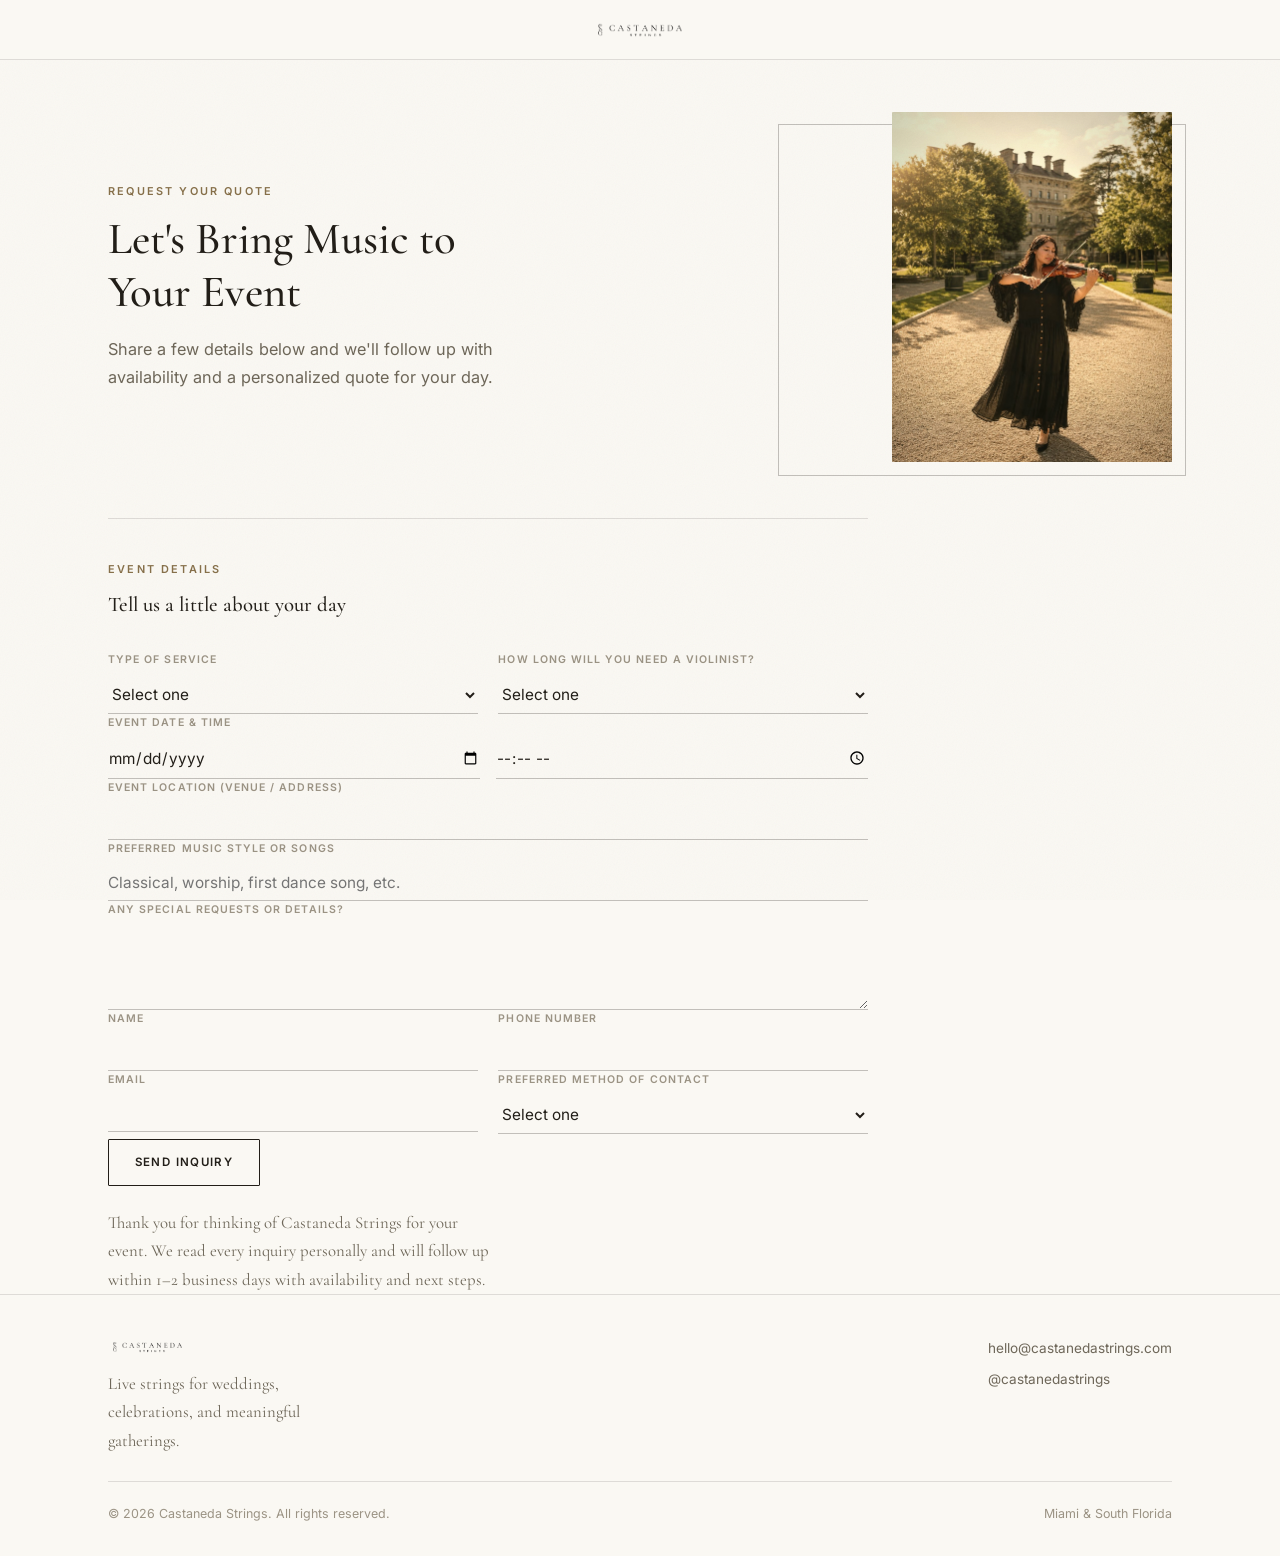
==== inquiry/index.html @ f3b3a269 "Add files via upload" ====
<!DOCTYPE html>
<html lang="en">
<head>
<meta charset="UTF-8" />
<meta name="viewport" content="width=device-width, initial-scale=1.0" />
<title>Request a Quote | Castaneda Strings</title>
<meta name="description" content="Request a personalized quote for live violin music at your wedding, ceremony, proposal, or event." />
<link rel="icon" type="image/png" href="../assets/logo-badge-trimmed.png" />

<link rel="preconnect" href="https://fonts.googleapis.com">
<link rel="preconnect" href="https://fonts.gstatic.com" crossorigin>
<link href="https://fonts.googleapis.com/css2?family=Cormorant+Garamond:wght@400;500;600&family=Inter:wght@300;400;500;600&display=swap" rel="stylesheet">

<link rel="stylesheet" href="../styles.css" />
</head>
<body>

<div class="grain"></div>

<header class="site-header quote-header">
  <a href="../index.html" aria-label="Castaneda Strings home">
    <img class="brand-logo" src="../assets/logo-stacked-trimmed.png" alt="Castaneda Strings" />
  </a>
</header>

<main class="quote-main">
  <div class="wrap">

    <div class="quote-intro">
      <div class="reveal">
        <span class="eyebrow">Request Your Quote</span>
        <h1>Let's Bring Music to Your Event</h1>
        <p class="quote-sub">Share a few details below and we'll follow up with availability and a personalized quote for your day.</p>
      </div>
      <div class="quote-photo reveal">
        <figure>
          <img src="../assets/hero-black-dress.jpg" alt="Rebecca Castaneda performing violin on a garden pathway" />
        </figure>
      </div>
    </div>

    <div class="quote-form-panel reveal">
      <span class="eyebrow">Event Details</span>
      <h2>Tell us a little about your day</h2>

      <form class="quote-form" novalidate>
        <div class="form-row">
          <div class="field">
            <label for="serviceType">Type of service</label>
            <select id="serviceType" name="serviceType" required>
              <option value="">Select one</option>
              <option>Ceremony</option>
              <option>Ceremony + Cocktail Hour</option>
              <option>Proposal</option>
              <option>Signature Cinematic Experience</option>
              <option>Other</option>
            </select>
          </div>
          <div class="field">
            <label for="duration">How long will you need a violinist?</label>
            <select id="duration" name="duration" required>
              <option value="">Select one</option>
              <option>1 Hour</option>
              <option>2 Hours</option>
              <option>3 Hours</option>
              <option>4+ Hours</option>
              <option>Not sure yet</option>
            </select>
          </div>
        </div>

        <div class="field">
          <label for="eventDate">Event date &amp; time</label>
          <div class="datetime-row">
            <input type="date" id="eventDate" name="eventDate" required aria-label="Event date" />
            <input type="time" id="eventTime" name="eventTime" required aria-label="Event time" />
          </div>
        </div>

        <div class="field">
          <label for="venue">Event location (venue / address)</label>
          <input type="text" id="venue" name="venue" required />
        </div>

        <div class="field">
          <label for="musicStyle">Preferred music style or songs</label>
          <input type="text" id="musicStyle" name="musicStyle" placeholder="Classical, worship, first dance song, etc." />
        </div>

        <div class="field">
          <label for="message">Any special requests or details?</label>
          <textarea id="message" name="message"></textarea>
        </div>

        <div class="form-row">
          <div class="field">
            <label for="name">Name</label>
            <input type="text" id="name" name="name" required />
          </div>
          <div class="field">
            <label for="phone">Phone number</label>
            <input type="tel" id="phone" name="phone" required />
          </div>
        </div>

        <div class="form-row">
          <div class="field">
            <label for="email">Email</label>
            <input type="email" id="email" name="email" required />
          </div>
          <div class="field">
            <label for="contactMethod">Preferred method of contact</label>
            <select id="contactMethod" name="contactMethod" required>
              <option value="">Select one</option>
              <option>Phone Call</option>
              <option>Text Message</option>
              <option>Email</option>
            </select>
          </div>
        </div>

        <div class="form-foot">
          <button type="submit" class="btn">Send Inquiry</button>
        </div>

        <p class="quote-closing">Thank you for thinking of Castaneda Strings for your event. We read every inquiry personally and will follow up within 1–2 business days with availability and next steps.</p>
      </form>
    </div>

  </div>
</main>

<footer class="site-footer">
  <div class="wrap">
    <div class="footer-grid">
      <div>
        <img class="footer-mark" src="../assets/logo-stacked-trimmed.png" alt="Castaneda Strings" />
        <p class="footer-tagline">Live strings for weddings, celebrations, and meaningful gatherings.</p>
      </div>
      <div class="footer-contact">
        <a href="mailto:hello@castanedastrings.com">hello@castanedastrings.com</a>
        <a href="https://instagram.com/castanedastrings" target="_blank" rel="noopener">@castanedastrings</a>
      </div>
    </div>
    <div class="footer-bottom">
      <span>&copy; <span data-year>2026</span> Castaneda Strings. All rights reserved.</span>
      <span>Miami &amp; South Florida</span>
    </div>
  </div>
</footer>

<div class="toast" role="status" aria-live="polite"></div>

<script src="../script.js"></script>
</body>
</html>
---- styles.css ----
/* ============================================
   TOKENS
   ============================================ */
:root {
  --bg: #FAF8F3;
  --ink: #221E18;
  --ink-soft: #6E6759;
  --ink-faint: #9B9384;
  --line: rgba(34, 30, 24, 0.13);
  --line-strong: rgba(34, 30, 24, 0.26);
  --accent: #A4895C;
  --accent-deep: #87704A;
  --overlay: #2B2014;

  --serif: 'Cormorant Garamond', Georgia, serif;
  --sans: 'Inter', -apple-system, BlinkMacSystemFont, sans-serif;

  --max: 1160px;
  --col: 640px;
  --pad: clamp(1.25rem, 5vw, 3rem);
  --spine: 44px;
  --section-pad: clamp(3.5rem, 9vw, 6rem);

  --ease: cubic-bezier(0.22, 1, 0.36, 1);
}

* { box-sizing: border-box; }
html { scroll-behavior: smooth; }
@media (prefers-reduced-motion: reduce) {
  html { scroll-behavior: auto; }
  *, *::before, *::after { animation-duration: 0.001ms !important; transition-duration: 0.001ms !important; scroll-behavior: auto !important; }
}

body {
  margin: 0;
  background: var(--bg);
  color: var(--ink);
  font-family: var(--sans);
  font-weight: 400;
  font-size: 16px;
  line-height: 1.7;
  -webkit-font-smoothing: antialiased;
  position: relative;
}

img { max-width: 100%; display: block; }
a { color: inherit; text-decoration: none; }
button { font: inherit; cursor: pointer; background: none; border: none; }
ul { margin: 0; padding: 0; }

::selection { background: var(--accent); color: var(--bg); }
:focus-visible { outline: 1px solid var(--accent); outline-offset: 3px; }

.wrap { max-width: var(--max); margin: 0 auto; padding: 0 var(--pad); }

/* Film grain — the one texture that ties every flat panel together */
.grain {
  position: fixed; inset: 0;
  z-index: 4;
  pointer-events: none;
  opacity: 0.045;
  mix-blend-mode: multiply;
  background-image: url("data:image/svg+xml;utf8,<svg xmlns='http://www.w3.org/2000/svg' width='160' height='160'><filter id='n'><feTurbulence type='fractalNoise' baseFrequency='0.9' numOctaves='2' stitchTiles='stitch'/></filter><rect width='100%25' height='100%25' filter='url(%23n)'/></svg>");
}

.eyebrow {
  display: block;
  font-family: var(--sans);
  font-size: 0.68rem;
  letter-spacing: 0.2em;
  text-transform: uppercase;
  color: var(--accent-deep);
  font-weight: 600;
  margin-bottom: 0.75rem;
}

.eyebrow-light { color: rgba(250,248,243,0.78); }

h1, h2, h3 { font-family: var(--serif); font-weight: 500; color: var(--ink); margin: 0; }
p { margin: 0; }

/* ============================================
   BUTTONS
   ============================================ */
.btn {
  display: inline-flex;
  align-items: center;
  gap: 0.55rem;
  padding: 0.8rem 1.6rem;
  border: 1px solid var(--ink);
  border-radius: 1px;
  font-family: var(--sans);
  font-size: 0.72rem;
  letter-spacing: 0.12em;
  text-transform: uppercase;
  font-weight: 600;
  color: var(--ink);
  transition: background 0.3s var(--ease), color 0.3s var(--ease);
}
.btn:hover { background: var(--ink); color: var(--bg); }
.btn-light { border-color: rgba(250,248,243,0.75); color: var(--bg); }
.btn-light:hover { background: var(--bg); color: var(--ink); }

/* ============================================
   HEADER
   ============================================ */
.site-header {
  position: fixed;
  top: 0; left: 0; right: 0;
  z-index: 100;
  padding: 1.2rem var(--pad);
  display: flex;
  align-items: center;
  justify-content: space-between;
  background: transparent;
  transition: background 0.4s var(--ease), padding 0.4s var(--ease), border-color 0.4s var(--ease);
  border-bottom: 1px solid transparent;
}
.site-header.is-scrolled {
  background: rgba(250, 248, 243, 0.92);
  backdrop-filter: blur(8px);
  border-bottom-color: var(--line);
  padding: 0.8rem var(--pad);
}
.brand-logo {
  height: 26px; width: auto;
  filter: brightness(0) invert(1);
  transition: filter 0.4s var(--ease), height 0.4s var(--ease);
}
.site-header.is-scrolled .brand-logo { filter: none; height: 22px; }

.main-nav { display: none; align-items: center; gap: 2.2rem; }
.main-nav ul { list-style: none; display: flex; gap: 1.9rem; }
.main-nav a {
  font-size: 0.72rem; letter-spacing: 0.1em; text-transform: uppercase;
  color: rgba(250,248,243,0.85);
  position: relative; padding-bottom: 4px;
  transition: color 0.3s var(--ease);
}
.site-header.is-scrolled .main-nav a { color: var(--ink-soft); }
.main-nav a:hover { color: var(--accent); }
.main-nav a::after {
  content: ''; position: absolute; left: 0; bottom: 0; height: 1px; width: 0;
  background: var(--accent); transition: width 0.3s var(--ease);
}
.main-nav a:hover::after { width: 100%; }

.nav-toggle { display: block; width: 30px; height: 20px; position: relative; z-index: 101; }
.nav-toggle span {
  position: absolute; left: 0; right: 0; height: 1px; background: var(--bg);
  transition: transform 0.3s var(--ease), opacity 0.3s var(--ease), background 0.3s var(--ease);
}
.site-header.is-scrolled .nav-toggle span { background: var(--ink); }
.nav-toggle span:nth-child(1) { top: 0; }
.nav-toggle span:nth-child(2) { top: 9px; }
.nav-toggle span:nth-child(3) { top: 18px; }
.nav-toggle.is-open span:nth-child(1) { transform: translateY(9px) rotate(45deg); background: var(--ink); }
.nav-toggle.is-open span:nth-child(2) { opacity: 0; }
.nav-toggle.is-open span:nth-child(3) { transform: translateY(-9px) rotate(-45deg); background: var(--ink); }

.mobile-menu {
  position: fixed; inset: 0; background: var(--bg); z-index: 90;
  display: flex; flex-direction: column; align-items: center; justify-content: center; gap: 1.7rem;
  opacity: 0; pointer-events: none; transition: opacity 0.35s var(--ease);
}
.mobile-menu.is-open { opacity: 1; pointer-events: all; }
.mobile-menu a { font-family: var(--serif); font-size: 1.5rem; color: var(--ink); }
.mobile-menu .btn { margin-top: 0.8rem; border-color: var(--ink); color: var(--ink); }

@media (min-width: 1000px) {
  .main-nav { display: flex; }
  .nav-toggle { display: none; }
}

/* ============================================
   HERO — full bleed, one cinematic statement
   ============================================ */
.hero {
  position: relative;
  min-height: 100vh;
  display: flex;
  align-items: flex-end;
  overflow: hidden;
}
.hero-img { position: absolute; inset: 0; width: 100%; height: 100%; object-fit: cover; object-position: center 22%; }
.hero::after {
  content: '';
  position: absolute; inset: 0;
  background: linear-gradient(to top, rgba(34,24,16,0.92) 0%, rgba(34,24,16,0.38) 46%, rgba(34,24,16,0.05) 64%, rgba(34,24,16,0.3) 100%);
}
.hero-content {
  position: relative; z-index: 2; width: 100%;
  padding: 0 var(--pad) clamp(3rem, 9vw, 5.5rem);
  max-width: var(--max); margin: 0 auto;
  color: var(--bg);
}
.hero-copy { opacity: 0; transform: translateY(16px); transition: opacity 0.9s var(--ease), transform 0.9s var(--ease); }
.hero-copy.is-ready { opacity: 1; transform: translateY(0); }
.hero h1 { font-size: clamp(2.1rem, 5.4vw, 3.6rem); line-height: 1.16; max-width: 17ch; font-weight: 500; color: var(--bg); }
.hero-sub { margin-top: 1.2rem; color: rgba(250,248,243,0.82); font-size: 1.05rem; max-width: 38ch; font-weight: 300; }
.hero-cta { margin-top: 2rem; }

.scroll-cue {
  position: absolute; right: var(--pad); bottom: 2rem; z-index: 2;
  display: flex; align-items: center; gap: 0.7rem;
  font-size: 0.64rem; letter-spacing: 0.2em; text-transform: uppercase;
  color: rgba(250,248,243,0.7); writing-mode: vertical-rl;
}
.scroll-cue::after { content: ''; width: 1px; height: 34px; background: var(--accent); }
@media (max-width: 720px) { .scroll-cue { display: none; } }

/* ============================================
   THE SCORE — connective spine through every movement
   ============================================ */
.score {
  position: relative;
  max-width: var(--max);
  margin: 0 auto;
  padding: 0 var(--pad);
  display: grid;
  grid-template-columns: 1fr;
  row-gap: 0;
}
.spine { display: none; }

.movement-mark {
  display: flex;
  align-items: baseline;
  gap: 0.8rem;
  padding-top: var(--section-pad);
}
.movement-mark .num {
  font-family: var(--serif);
  font-size: 1rem;
  color: var(--accent);
  font-weight: 500;
}
.movement-mark .label { font-size: 0.68rem; letter-spacing: 0.2em; text-transform: uppercase; color: var(--ink-faint); font-weight: 600; }

.movement-content { padding-bottom: var(--section-pad); }

@media (min-width: 900px) {
  .score { grid-template-columns: var(--spine) 1fr; column-gap: 1.6rem; }
  .spine {
    display: block;
    grid-column: 1;
    grid-row: 1 / -1;
    position: relative;
  }
  .spine::before {
    content: '';
    position: absolute;
    top: 8px; bottom: 8px; left: 50%;
    width: 1px;
    background: var(--line-strong);
    transform: translateX(-50%);
  }
  .movement-mark { grid-column: 2; flex-direction: column; align-items: flex-start; gap: 0.3rem; }
  .movement-content { grid-column: 2; padding-top: 0; }
}

/* ============================================
   REVEAL
   ============================================ */
.reveal { opacity: 0; transform: translateY(14px); transition: opacity 0.7s var(--ease), transform 0.7s var(--ease); }
.reveal.is-visible { opacity: 1; transform: translateY(0); }
@media (prefers-reduced-motion: reduce) { .reveal { opacity: 1; transform: none; transition: none; } }

/* ============================================
   MOVEMENT I — EXPERIENCE
   ============================================ */
.experience-statement {
  font-family: var(--serif);
  font-size: clamp(1.5rem, 3.4vw, 2.3rem);
  line-height: 1.42;
  color: var(--ink);
  font-weight: 400;
  max-width: 30ch;
}
.experience-statement .accent-word { color: var(--accent-deep); }

/* ============================================
   MOVEMENT II — OCCASIONS
   ============================================ */
.movement-content .section-title {
  font-size: clamp(1.6rem, 3vw, 2.1rem);
  margin-bottom: 2.2rem;
  max-width: 22ch;
}
.event-list {
  border-top: 1px solid var(--line);
  display: grid;
  grid-template-columns: 1fr;
}
.event-list li {
  list-style: none;
  padding: 0.95rem 0;
  border-bottom: 1px solid var(--line);
  font-family: var(--serif);
  font-size: 1.18rem;
  color: var(--ink);
  display: flex;
  align-items: baseline;
  gap: 0.8rem;
}
.event-list li::before { content: ''; width: 10px; height: 1px; background: var(--accent); flex-shrink: 0; transform: translateY(-0.3em); }
@media (min-width: 640px) { .event-list { grid-template-columns: 1fr 1fr; column-gap: 3rem; } }

/* ============================================
   MOVEMENT III — SIGNATURE MOMENTS
   ============================================ */
.moments-list { display: flex; flex-direction: column; border-top: 1px solid var(--line); }
.moment-row { display: flex; justify-content: space-between; gap: 2rem; padding: 1.3rem 0; border-bottom: 1px solid var(--line); }
.moment-row h3 { font-size: 1rem; font-weight: 600; font-family: var(--sans); letter-spacing: 0.01em; flex: 1; }
.moment-row p { font-family: var(--serif); font-size: 1.12rem; color: var(--ink-soft); flex: 1.4; max-width: 38ch; }
@media (max-width: 640px) { .moment-row { flex-direction: column; gap: 0.4rem; } }

/* ============================================
   INTERLUDE — full-bleed photographic break
   ============================================ */
.interlude {
  position: relative;
  height: clamp(50vh, 70vh, 760px);
  overflow: hidden;
}
.interlude img { width: 100%; height: 100%; object-fit: cover; object-position: center 18%; }
.interlude::after {
  content: '';
  position: absolute; inset: 0;
  background: linear-gradient(to bottom, rgba(34,24,16,0.18), rgba(34,24,16,0.05) 30%, rgba(34,24,16,0.45));
}
.interlude-caption {
  position: absolute; left: var(--pad); bottom: 1.8rem; z-index: 2;
  color: var(--bg);
  font-family: var(--serif);
  font-size: clamp(1.1rem, 2.2vw, 1.5rem);
  max-width: 26ch;
}

/* ============================================
   MOVEMENT IV — CODA / INQUIRE
   ============================================ */
.inquiry-grid { display: grid; grid-template-columns: 1fr; gap: 2.2rem; }
.inquiry-info p { color: var(--ink-soft); font-size: 0.98rem; margin-top: 0.9rem; max-width: 44ch; }

form.inquiry-form { display: flex; flex-direction: column; gap: 1.3rem; }
.form-row { display: grid; grid-template-columns: 1fr; gap: 1.3rem; }
.field { display: flex; flex-direction: column; gap: 0.45rem; }
.field label { font-size: 0.66rem; letter-spacing: 0.1em; text-transform: uppercase; color: var(--ink-faint); font-weight: 600; }
.field input, .field select, .field textarea {
  background: transparent; border: none; border-bottom: 1px solid var(--line-strong);
  color: var(--ink); font-family: var(--sans); font-size: 0.96rem; padding: 0.5rem 0;
  transition: border-color 0.3s var(--ease);
}
.field select option { background: var(--bg); color: var(--ink); }
.field input:focus, .field select:focus, .field textarea:focus { border-color: var(--accent); }
.field textarea { resize: vertical; min-height: 84px; font-family: var(--sans); }
.form-foot { display: flex; align-items: center; gap: 1.1rem; flex-wrap: wrap; margin-top: 0.3rem; }
.form-note { font-size: 0.8rem; color: var(--ink-faint); }

@media (min-width: 700px) {
  .inquiry-grid { grid-template-columns: 0.8fr 1.2fr; gap: 3.5rem; }
  .form-row { grid-template-columns: 1fr 1fr; }
}

/* ============================================
   FOOTER
   ============================================ */
.site-footer { border-top: 1px solid var(--line); padding: 2.6rem 0 2rem; background: var(--bg); position: relative; z-index: 2; }
.footer-grid { display: flex; flex-direction: column; gap: 1.6rem; }
.footer-mark { height: 20px; }
.footer-tagline { font-family: var(--serif); font-size: 1.05rem; color: var(--ink-soft); max-width: 32ch; margin-top: 0.8rem; }
.footer-contact { display: flex; flex-direction: column; gap: 0.5rem; font-size: 0.85rem; color: var(--ink-soft); }
.footer-contact a:hover { color: var(--accent-deep); }
.footer-bottom {
  margin-top: 1.6rem; padding-top: 1.3rem; border-top: 1px solid var(--line);
  font-size: 0.78rem; color: var(--ink-faint); display: flex; justify-content: space-between; flex-wrap: wrap; gap: 0.8rem;
}
@media (min-width: 700px) { .footer-grid { flex-direction: row; justify-content: space-between; align-items: flex-start; } }

/* ============================================
   TOAST
   ============================================ */
.toast {
  position: fixed; bottom: 1.5rem; left: 50%; transform: translate(-50%, 10px);
  background: var(--ink); color: var(--bg); padding: 0.8rem 1.5rem; border-radius: 2px;
  font-size: 0.82rem; opacity: 0; pointer-events: none;
  transition: opacity 0.3s var(--ease), transform 0.3s var(--ease); z-index: 200;
}
.toast.is-visible { opacity: 1; transform: translate(-50%, 0); }

/* ============================================
   QUOTE LANDING PAGE — focused, no nav, no exit
   ============================================ */
.quote-header {
  justify-content: center;
  background: var(--bg);
  border-bottom: 1px solid var(--line);
  padding: 1.1rem var(--pad);
}
.quote-header .brand-logo { filter: none; height: 24px; }

.quote-main { padding-top: clamp(5.5rem, 12vw, 7rem); }

.quote-intro {
  display: grid;
  grid-template-columns: 1fr;
  gap: 2rem;
  align-items: center;
  padding-bottom: clamp(2.5rem, 6vw, 3.5rem);
}
.quote-intro h1 {
  font-size: clamp(2rem, 4.6vw, 2.8rem);
  line-height: 1.2;
  max-width: 18ch;
}
.quote-intro .quote-sub {
  margin-top: 1rem;
  color: var(--ink-soft);
  font-size: 1.02rem;
  max-width: 42ch;
}
.quote-photo { order: -1; }
.quote-photo figure { margin: 0; max-width: 280px; }
.quote-photo img { width: 100%; border-radius: 1px; }
.quote-photo figure::after {
  content: '';
  position: absolute;
  top: 12px; left: 12px;
  width: 100%; height: 100%;
  border: 1px solid var(--line-strong);
  z-index: -1;
}
.quote-photo { position: relative; }

@media (min-width: 800px) {
  .quote-intro { grid-template-columns: 1.2fr 0.8fr; gap: 3rem; }
  .quote-photo { order: 0; display: flex; justify-content: flex-end; }
}

.quote-form-panel {
  max-width: 760px;
  padding-top: clamp(2rem, 5vw, 2.6rem);
  border-top: 1px solid var(--line);
}
.quote-form-panel .eyebrow { margin-bottom: 0.5rem; }
.quote-form-panel h2 { font-size: 1.3rem; margin-bottom: 1.8rem; }

.datetime-row { display: grid; grid-template-columns: 1fr 1fr; gap: 1rem; }

.quote-closing {
  margin-top: 1.4rem;
  font-family: var(--serif);
  font-size: 1.05rem;
  color: var(--ink-soft);
  max-width: 48ch;
}
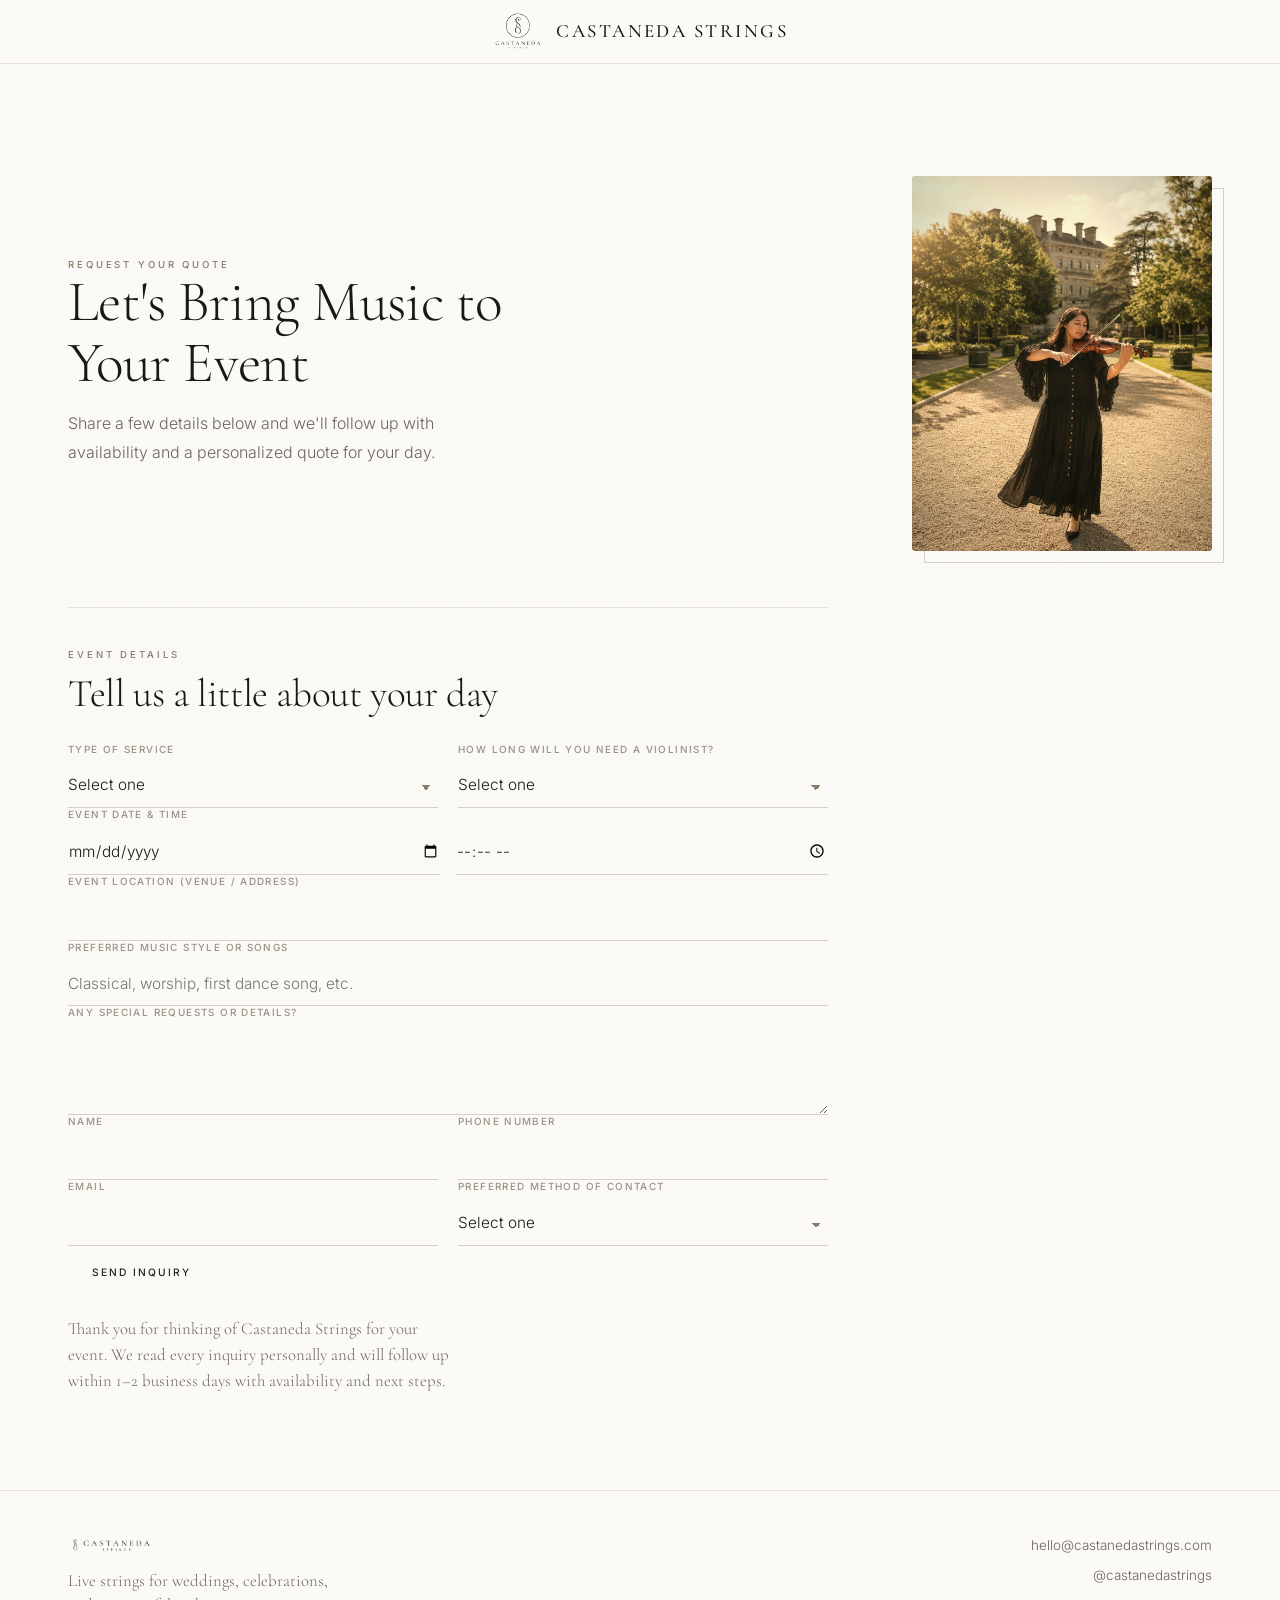
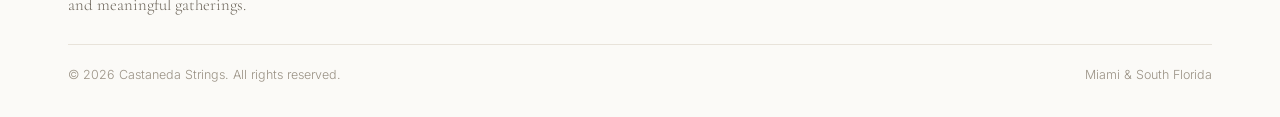
==== commit 03fdfbba: "Add files via upload" ====
--- a/inquiry/index.html
+++ b/inquiry/index.html
@@ -18,9 +18,12 @@
 <div class="grain"></div>
 
 <header class="site-header quote-header">
-  <a href="../index.html" aria-label="Castaneda Strings home">
-    <img class="brand-logo" src="../assets/logo-stacked-trimmed.png" alt="Castaneda Strings" />
-  </a>
+  <div class="site-header-inner">
+    <a class="site-brand" href="../index.html" aria-label="Castaneda Strings home">
+      <img class="site-header-logo" src="../assets/logo-badge-trimmed.png" alt="Castaneda Strings" />
+      <span class="site-brand-name">Castaneda Strings</span>
+    </a>
+  </div>
 </header>
 
 <main class="quote-main">
--- a/styles.css
+++ b/styles.css
@@ -1,217 +1,395 @@
-/* ============================================
-   TOKENS
-   ============================================ */
+/* ============================================================
+   CSS VARIABLES
+   ============================================================ */
 :root {
-  --bg: #FAF8F3;
-  --ink: #221E18;
-  --ink-soft: #6E6759;
-  --ink-faint: #9B9384;
-  --line: rgba(34, 30, 24, 0.13);
-  --line-strong: rgba(34, 30, 24, 0.26);
-  --accent: #A4895C;
-  --accent-deep: #87704A;
-  --overlay: #2B2014;
-
-  --serif: 'Cormorant Garamond', Georgia, serif;
-  --sans: 'Inter', -apple-system, BlinkMacSystemFont, sans-serif;
-
-  --max: 1160px;
-  --col: 640px;
-  --pad: clamp(1.25rem, 5vw, 3rem);
-  --spine: 44px;
-  --section-pad: clamp(3.5rem, 9vw, 6rem);
-
+  /* Colors */
+  --cream:       #FBFAF7;
+  --parchment:   #F2EFE8;
+  --paper:       #FFFFFF;
+  --charcoal:    #191817;
+  --charcoal-2:  #2D2A25;
+  --text:        #25221D;
+  --text-muted:  #6D665B;
+  --text-faint:  #9A9285;
+  --taupe:       #8A7D6A;
+  --taupe-lt:    #BDB4A6;
+  --border:      #D6D0C6;
+  --border-lt:   #E8E3DA;
+  --gold:        #B49667;
+  --gold-deep:   #8F744B;
+  --shadow:      rgba(25, 24, 23, 0.08);
+
+  /* Fonts */
+  --serif: 'Cormorant Garamond', 'Garamond', Georgia, serif;
+  --sans:  'Inter', -apple-system, BlinkMacSystemFont, system-ui, sans-serif;
+
+  /* Spacing */
+  --pad:   clamp(1.35rem, 5vw, 3rem);
+  --max:   1240px;
+  --gap:   10px;
+  --section: clamp(4.5rem, 10vw, 7rem);
+  --spine: 54px;
+
+  /* Radius */
+  --r-sm:  3px;
+  --r-md:  8px;
+  --r-lg:  14px;
+  --r-xl:  22px;
+
+  /* Motion */
   --ease: cubic-bezier(0.22, 1, 0.36, 1);
 }
 
-* { box-sizing: border-box; }
-html { scroll-behavior: smooth; }
+/* ============================================================
+   RESET + BASE
+   ============================================================ */
+*, *::before, *::after { box-sizing: border-box; margin: 0; padding: 0; }
+html { font-size: 16px; -webkit-font-smoothing: antialiased; scroll-behavior: smooth; }
+body {
+  background: var(--cream);
+  color: var(--text);
+  font-family: var(--sans);
+  font-weight: 300;
+  line-height: 1.65;
+  text-rendering: optimizeLegibility;
+}
+
 @media (prefers-reduced-motion: reduce) {
   html { scroll-behavior: auto; }
-  *, *::before, *::after { animation-duration: 0.001ms !important; transition-duration: 0.001ms !important; scroll-behavior: auto !important; }
-}
-
-body {
-  margin: 0;
-  background: var(--bg);
-  color: var(--ink);
-  font-family: var(--sans);
-  font-weight: 400;
-  font-size: 16px;
-  line-height: 1.7;
-  -webkit-font-smoothing: antialiased;
-  position: relative;
-}
-
-img { max-width: 100%; display: block; }
+  *, *::before, *::after {
+    animation-duration: 0.001ms !important;
+    transition-duration: 0.001ms !important;
+    scroll-behavior: auto !important;
+  }
+}
+
+img { display: block; max-width: 100%; height: auto; }
 a { color: inherit; text-decoration: none; }
-button { font: inherit; cursor: pointer; background: none; border: none; }
-ul { margin: 0; padding: 0; }
-
-::selection { background: var(--accent); color: var(--bg); }
-:focus-visible { outline: 1px solid var(--accent); outline-offset: 3px; }
-
-.wrap { max-width: var(--max); margin: 0 auto; padding: 0 var(--pad); }
-
-/* Film grain — the one texture that ties every flat panel together */
+button, input, select, textarea { font: inherit; }
+button { cursor: pointer; border: 0; background: transparent; color: inherit; }
+ul { list-style: none; }
+p { margin: 0; }
+::selection { background: var(--gold); color: var(--paper); }
+:focus-visible { outline: 1px solid var(--gold-deep); outline-offset: 4px; }
+
+.wrap {
+  max-width: var(--max);
+  margin: 0 auto;
+  padding: 0 var(--pad);
+}
+
 .grain {
-  position: fixed; inset: 0;
+  position: fixed;
+  inset: 0;
   z-index: 4;
   pointer-events: none;
-  opacity: 0.045;
+  opacity: 0.025;
   mix-blend-mode: multiply;
-  background-image: url("data:image/svg+xml;utf8,<svg xmlns='http://www.w3.org/2000/svg' width='160' height='160'><filter id='n'><feTurbulence type='fractalNoise' baseFrequency='0.9' numOctaves='2' stitchTiles='stitch'/></filter><rect width='100%25' height='100%25' filter='url(%23n)'/></svg>");
-}
-
+  background-image: url("data:image/svg+xml;utf8,<svg xmlns='http://www.w3.org/2000/svg' width='160' height='160'><filter id='n'><feTurbulence type='fractalNoise' baseFrequency='0.82' numOctaves='2' stitchTiles='stitch'/></filter><rect width='100%25' height='100%25' filter='url(%23n)'/></svg>");
+}
+
+/* ============================================================
+   TYPOGRAPHY SCALE
+   ============================================================ */
+.label,
 .eyebrow {
   display: block;
   font-family: var(--sans);
-  font-size: 0.68rem;
-  letter-spacing: 0.2em;
+  font-size: 0.6rem;
+  font-weight: 500;
+  letter-spacing: 0.3em;
+  line-height: 1.35;
   text-transform: uppercase;
-  color: var(--accent-deep);
-  font-weight: 600;
-  margin-bottom: 0.75rem;
-}
-
-.eyebrow-light { color: rgba(250,248,243,0.78); }
-
-h1, h2, h3 { font-family: var(--serif); font-weight: 500; color: var(--ink); margin: 0; }
-p { margin: 0; }
-
-/* ============================================
+  color: var(--taupe);
+}
+
+.display {
+  font-family: var(--serif);
+  font-weight: 300;
+  line-height: 1.02;
+  letter-spacing: -0.012em;
+  color: var(--charcoal);
+}
+
+.display-xl { font-size: clamp(3.05rem, 7vw, 6.6rem); }
+.display-lg { font-size: clamp(2.25rem, 5vw, 4.25rem); }
+.display-md { font-size: clamp(1.75rem, 3.5vw, 2.8rem); }
+.display-sm { font-size: clamp(1.35rem, 2.4vw, 1.8rem); }
+
+.section-rule {
+  border: none;
+  border-top: 1px solid var(--border-lt);
+  margin: 0;
+}
+
+/* ============================================================
+   SITE HEADER
+   ============================================================ */
+.site-header {
+  position: sticky;
+  top: 0;
+  z-index: 100;
+  background: rgba(251, 250, 247, 0.94);
+  border-bottom: 1px solid var(--border-lt);
+  padding: 0.65rem var(--pad);
+  backdrop-filter: blur(10px);
+  -webkit-backdrop-filter: blur(10px);
+}
+
+.site-header-inner {
+  max-width: var(--max);
+  margin: 0 auto;
+  display: grid;
+  grid-template-columns: auto 1fr auto;
+  align-items: center;
+  gap: 1rem;
+}
+
+.site-brand {
+  display: inline-flex;
+  align-items: center;
+  gap: 0.75rem;
+  min-width: 0;
+}
+
+.site-header-logo {
+  width: clamp(38px, 4vw, 52px);
+  height: auto;
+  object-fit: contain;
+  flex: 0 0 auto;
+}
+
+.site-brand-name {
+  font-family: var(--serif);
+  font-size: clamp(1rem, 1.6vw, 1.18rem);
+  font-weight: 500;
+  letter-spacing: 0.13em;
+  text-transform: uppercase;
+  color: var(--charcoal);
+  white-space: nowrap;
+}
+
+.site-header-bar {
+  display: flex;
+  justify-content: center;
+  align-items: center;
+  gap: clamp(1rem, 2vw, 1.85rem);
+  font-family: var(--sans);
+  font-size: 0.61rem;
+  font-weight: 500;
+  letter-spacing: 0.22em;
+  text-transform: uppercase;
+  color: var(--taupe);
+}
+
+.site-header-bar a,
+.site-header-meta {
+  position: relative;
+  padding: 0.35rem 0;
+  transition: color 0.18s var(--ease);
+}
+
+.site-header-bar a::after,
+.site-header-meta::after {
+  content: '';
+  position: absolute;
+  left: 0;
+  right: 0;
+  bottom: 0;
+  height: 1px;
+  background: currentColor;
+  transform: scaleX(0);
+  transform-origin: center;
+  transition: transform 0.18s var(--ease);
+}
+
+.site-header-bar a:hover,
+.site-header-meta:hover { color: var(--gold-deep); }
+.site-header-bar a:hover::after,
+.site-header-meta:hover::after { transform: scaleX(1); }
+
+.site-header-meta {
+  font-family: var(--sans);
+  font-size: 0.58rem;
+  font-weight: 500;
+  letter-spacing: 0.22em;
+  text-transform: uppercase;
+  color: var(--charcoal);
+  white-space: nowrap;
+}
+
+.nav-toggle { display: none; }
+.mobile-menu { display: none; }
+
+@media (max-width: 820px) {
+  .site-header-inner { grid-template-columns: 1fr auto; }
+  .site-header-bar,
+  .site-header-meta { display: none; }
+  .site-brand-name { font-size: 0.92rem; letter-spacing: 0.12em; }
+
+  .nav-toggle {
+    display: block;
+    width: 30px;
+    height: 20px;
+    position: relative;
+    z-index: 120;
+    -webkit-tap-highlight-color: transparent;
+  }
+  .nav-toggle span {
+    position: absolute;
+    left: 0;
+    right: 0;
+    height: 1px;
+    background: var(--charcoal);
+    transition: transform 0.24s var(--ease), opacity 0.24s var(--ease);
+  }
+  .nav-toggle span:nth-child(1) { top: 0; }
+  .nav-toggle span:nth-child(2) { top: 9px; }
+  .nav-toggle span:nth-child(3) { top: 18px; }
+  .nav-toggle.is-open span:nth-child(1) { transform: translateY(9px) rotate(45deg); }
+  .nav-toggle.is-open span:nth-child(2) { opacity: 0; }
+  .nav-toggle.is-open span:nth-child(3) { transform: translateY(-9px) rotate(-45deg); }
+
+  .mobile-menu {
+    position: fixed;
+    inset: 0;
+    z-index: 90;
+    display: flex;
+    flex-direction: column;
+    align-items: center;
+    justify-content: center;
+    gap: 1.6rem;
+    background: rgba(251, 250, 247, 0.98);
+    opacity: 0;
+    pointer-events: none;
+    transition: opacity 0.26s var(--ease);
+  }
+  .mobile-menu.is-open { opacity: 1; pointer-events: all; }
+  .mobile-menu a {
+    font-family: var(--serif);
+    font-size: clamp(1.65rem, 8vw, 2.65rem);
+    font-weight: 300;
+    color: var(--charcoal);
+  }
+}
+
+/* ============================================================
    BUTTONS
-   ============================================ */
+   ============================================================ */
 .btn {
   display: inline-flex;
   align-items: center;
-  gap: 0.55rem;
-  padding: 0.8rem 1.6rem;
-  border: 1px solid var(--ink);
-  border-radius: 1px;
+  justify-content: center;
+  gap: 0.5rem;
+  min-height: 44px;
+  padding: 0.86rem 1.45rem;
+  border: 1px solid transparent;
+  border-radius: var(--r-sm);
   font-family: var(--sans);
-  font-size: 0.72rem;
-  letter-spacing: 0.12em;
+  font-size: 0.64rem;
+  font-weight: 500;
+  letter-spacing: 0.19em;
+  line-height: 1;
   text-transform: uppercase;
-  font-weight: 600;
-  color: var(--ink);
-  transition: background 0.3s var(--ease), color 0.3s var(--ease);
-}
-.btn:hover { background: var(--ink); color: var(--bg); }
-.btn-light { border-color: rgba(250,248,243,0.75); color: var(--bg); }
-.btn-light:hover { background: var(--bg); color: var(--ink); }
-
-/* ============================================
-   HEADER
-   ============================================ */
-.site-header {
-  position: fixed;
-  top: 0; left: 0; right: 0;
-  z-index: 100;
-  padding: 1.2rem var(--pad);
+  cursor: pointer;
+  transition: background 0.18s var(--ease), color 0.18s var(--ease), border-color 0.18s var(--ease), transform 0.12s var(--ease);
+  -webkit-tap-highlight-color: transparent;
+}
+
+.btn:active { transform: scale(0.985); }
+.btn-primary { background: var(--charcoal); color: var(--paper); border-color: var(--charcoal); }
+.btn-primary:hover { background: var(--gold-deep); border-color: var(--gold-deep); }
+.btn-ghost { background: transparent; color: var(--charcoal); border-color: var(--border); }
+.btn-ghost:hover { border-color: var(--charcoal); }
+.btn-light { background: transparent; color: var(--charcoal); border-color: var(--border); }
+.btn-light:hover { background: var(--charcoal); color: var(--paper); border-color: var(--charcoal); }
+
+/* ============================================================
+   HERO
+   ============================================================ */
+.hero {
+  min-height: calc(100svh - 70px);
+  display: grid;
+  grid-template-columns: 1fr 1fr;
+  align-items: stretch;
+  background: var(--cream);
+}
+
+.hero-left {
   display: flex;
-  align-items: center;
-  justify-content: space-between;
-  background: transparent;
-  transition: background 0.4s var(--ease), padding 0.4s var(--ease), border-color 0.4s var(--ease);
-  border-bottom: 1px solid transparent;
-}
-.site-header.is-scrolled {
-  background: rgba(250, 248, 243, 0.92);
-  backdrop-filter: blur(8px);
-  border-bottom-color: var(--line);
-  padding: 0.8rem var(--pad);
-}
-.brand-logo {
-  height: 26px; width: auto;
-  filter: brightness(0) invert(1);
-  transition: filter 0.4s var(--ease), height 0.4s var(--ease);
-}
-.site-header.is-scrolled .brand-logo { filter: none; height: 22px; }
-
-.main-nav { display: none; align-items: center; gap: 2.2rem; }
-.main-nav ul { list-style: none; display: flex; gap: 1.9rem; }
-.main-nav a {
-  font-size: 0.72rem; letter-spacing: 0.1em; text-transform: uppercase;
-  color: rgba(250,248,243,0.85);
-  position: relative; padding-bottom: 4px;
-  transition: color 0.3s var(--ease);
-}
-.site-header.is-scrolled .main-nav a { color: var(--ink-soft); }
-.main-nav a:hover { color: var(--accent); }
-.main-nav a::after {
-  content: ''; position: absolute; left: 0; bottom: 0; height: 1px; width: 0;
-  background: var(--accent); transition: width 0.3s var(--ease);
-}
-.main-nav a:hover::after { width: 100%; }
-
-.nav-toggle { display: block; width: 30px; height: 20px; position: relative; z-index: 101; }
-.nav-toggle span {
-  position: absolute; left: 0; right: 0; height: 1px; background: var(--bg);
-  transition: transform 0.3s var(--ease), opacity 0.3s var(--ease), background 0.3s var(--ease);
-}
-.site-header.is-scrolled .nav-toggle span { background: var(--ink); }
-.nav-toggle span:nth-child(1) { top: 0; }
-.nav-toggle span:nth-child(2) { top: 9px; }
-.nav-toggle span:nth-child(3) { top: 18px; }
-.nav-toggle.is-open span:nth-child(1) { transform: translateY(9px) rotate(45deg); background: var(--ink); }
-.nav-toggle.is-open span:nth-child(2) { opacity: 0; }
-.nav-toggle.is-open span:nth-child(3) { transform: translateY(-9px) rotate(-45deg); background: var(--ink); }
-
-.mobile-menu {
-  position: fixed; inset: 0; background: var(--bg); z-index: 90;
-  display: flex; flex-direction: column; align-items: center; justify-content: center; gap: 1.7rem;
-  opacity: 0; pointer-events: none; transition: opacity 0.35s var(--ease);
-}
-.mobile-menu.is-open { opacity: 1; pointer-events: all; }
-.mobile-menu a { font-family: var(--serif); font-size: 1.5rem; color: var(--ink); }
-.mobile-menu .btn { margin-top: 0.8rem; border-color: var(--ink); color: var(--ink); }
-
-@media (min-width: 1000px) {
-  .main-nav { display: flex; }
-  .nav-toggle { display: none; }
-}
-
-/* ============================================
-   HERO — full bleed, one cinematic statement
-   ============================================ */
-.hero {
+  flex-direction: column;
+  justify-content: center;
+  padding: clamp(4rem, 7vw, 6rem) var(--pad) clamp(4rem, 7vw, 6rem) max(var(--pad), calc((100vw - var(--max)) / 2 + var(--pad)));
+  border-right: 1px solid var(--border-lt);
+}
+
+.hero-copy {
+  max-width: 610px;
+  opacity: 0;
+  transform: translateY(16px);
+  transition: opacity 0.85s var(--ease), transform 0.85s var(--ease);
+}
+.hero-copy.is-ready { opacity: 1; transform: translateY(0); }
+.hero-eyebrow { margin-bottom: 1rem; }
+.hero-title { max-width: 10ch; margin-bottom: 1.4rem; }
+.hero-kicker {
+  max-width: 440px;
+  margin-bottom: 1.05rem;
+  font-family: var(--serif);
+  font-size: clamp(1.22rem, 2vw, 1.65rem);
+  font-weight: 300;
+  line-height: 1.38;
+  color: var(--charcoal-2);
+}
+.hero-body {
+  max-width: 480px;
+  font-size: 0.96rem;
+  line-height: 1.82;
+  color: var(--text-muted);
+}
+.hero-ctas {
+  display: flex;
+  flex-wrap: wrap;
+  gap: 0.75rem;
+  margin-top: 1.9rem;
+}
+
+.hero-right {
   position: relative;
-  min-height: 100vh;
-  display: flex;
-  align-items: flex-end;
+  min-height: calc(100svh - 70px);
   overflow: hidden;
 }
-.hero-img { position: absolute; inset: 0; width: 100%; height: 100%; object-fit: cover; object-position: center 22%; }
-.hero::after {
+.hero-right img {
+  width: 100%;
+  height: 100%;
+  object-fit: cover;
+  object-position: center 22%;
+}
+.hero-right::before {
   content: '';
-  position: absolute; inset: 0;
-  background: linear-gradient(to top, rgba(34,24,16,0.92) 0%, rgba(34,24,16,0.38) 46%, rgba(34,24,16,0.05) 64%, rgba(34,24,16,0.3) 100%);
-}
-.hero-content {
-  position: relative; z-index: 2; width: 100%;
-  padding: 0 var(--pad) clamp(3rem, 9vw, 5.5rem);
-  max-width: var(--max); margin: 0 auto;
-  color: var(--bg);
-}
-.hero-copy { opacity: 0; transform: translateY(16px); transition: opacity 0.9s var(--ease), transform 0.9s var(--ease); }
-.hero-copy.is-ready { opacity: 1; transform: translateY(0); }
-.hero h1 { font-size: clamp(2.1rem, 5.4vw, 3.6rem); line-height: 1.16; max-width: 17ch; font-weight: 500; color: var(--bg); }
-.hero-sub { margin-top: 1.2rem; color: rgba(250,248,243,0.82); font-size: 1.05rem; max-width: 38ch; font-weight: 300; }
-.hero-cta { margin-top: 2rem; }
-
-.scroll-cue {
-  position: absolute; right: var(--pad); bottom: 2rem; z-index: 2;
-  display: flex; align-items: center; gap: 0.7rem;
-  font-size: 0.64rem; letter-spacing: 0.2em; text-transform: uppercase;
-  color: rgba(250,248,243,0.7); writing-mode: vertical-rl;
-}
-.scroll-cue::after { content: ''; width: 1px; height: 34px; background: var(--accent); }
-@media (max-width: 720px) { .scroll-cue { display: none; } }
-
-/* ============================================
-   THE SCORE — connective spine through every movement
-   ============================================ */
+  position: absolute;
+  inset: 0;
+  z-index: 1;
+  pointer-events: none;
+  background: linear-gradient(to right, rgba(251,250,247,0.18) 0%, transparent 34%);
+}
+
+@media (max-width: 860px) {
+  .hero { grid-template-columns: 1fr; min-height: auto; }
+  .hero-left { border-right: none; border-bottom: 1px solid var(--border-lt); padding: clamp(4rem, 12vw, 6rem) var(--pad); }
+  .hero-title { max-width: 12ch; }
+  .hero-right { min-height: 58vh; order: -1; }
+}
+
+@media (max-width: 520px) {
+  .hero-right { min-height: 52vh; }
+  .hero-left { padding-top: 3.25rem; }
+  .hero-ctas .btn { width: 100%; }
+}
+
+/* ============================================================
+   THE SCORE / MOVEMENTS
+   ============================================================ */
 .score {
   position: relative;
   max-width: var(--max);
@@ -221,26 +399,35 @@
   grid-template-columns: 1fr;
   row-gap: 0;
 }
+
 .spine { display: none; }
+
+.movement {
+  display: grid;
+  grid-template-columns: 1fr;
+}
 
 .movement-mark {
   display: flex;
   align-items: baseline;
   gap: 0.8rem;
-  padding-top: var(--section-pad);
-}
+  padding-top: var(--section);
+}
+
 .movement-mark .num {
   font-family: var(--serif);
-  font-size: 1rem;
-  color: var(--accent);
-  font-weight: 500;
-}
-.movement-mark .label { font-size: 0.68rem; letter-spacing: 0.2em; text-transform: uppercase; color: var(--ink-faint); font-weight: 600; }
-
-.movement-content { padding-bottom: var(--section-pad); }
+  font-size: 1.05rem;
+  font-weight: 400;
+  line-height: 1;
+  color: var(--gold-deep);
+}
+
+.movement-mark .label { color: var(--text-faint); }
+.movement-content { padding: 1.35rem 0 var(--section); }
+.section-title { max-width: 13ch; margin-bottom: 1.55rem; }
 
 @media (min-width: 900px) {
-  .score { grid-template-columns: var(--spine) 1fr; column-gap: 1.6rem; }
+  .score { grid-template-columns: var(--spine) minmax(0, 1fr); column-gap: 1.8rem; }
   .spine {
     display: block;
     grid-column: 1;
@@ -250,157 +437,339 @@
   .spine::before {
     content: '';
     position: absolute;
-    top: 8px; bottom: 8px; left: 50%;
+    top: 10px;
+    bottom: 10px;
+    left: 50%;
     width: 1px;
-    background: var(--line-strong);
+    background: var(--border);
     transform: translateX(-50%);
   }
-  .movement-mark { grid-column: 2; flex-direction: column; align-items: flex-start; gap: 0.3rem; }
+  .movement {
+    grid-column: 1 / -1;
+    display: grid;
+    grid-template-columns: var(--spine) minmax(0, 1fr);
+    column-gap: 1.8rem;
+  }
+  .movement-mark {
+    grid-column: 2;
+    flex-direction: column;
+    align-items: flex-start;
+    gap: 0.32rem;
+  }
   .movement-content { grid-column: 2; padding-top: 0; }
 }
 
-/* ============================================
+/* ============================================================
    REVEAL
-   ============================================ */
-.reveal { opacity: 0; transform: translateY(14px); transition: opacity 0.7s var(--ease), transform 0.7s var(--ease); }
+   ============================================================ */
+.reveal {
+  opacity: 0;
+  transform: translateY(14px);
+  transition: opacity 0.7s var(--ease), transform 0.7s var(--ease);
+}
 .reveal.is-visible { opacity: 1; transform: translateY(0); }
 @media (prefers-reduced-motion: reduce) { .reveal { opacity: 1; transform: none; transition: none; } }
 
-/* ============================================
+/* ============================================================
    MOVEMENT I — EXPERIENCE
-   ============================================ */
+   ============================================================ */
 .experience-statement {
-  font-family: var(--serif);
-  font-size: clamp(1.5rem, 3.4vw, 2.3rem);
+  max-width: 31ch;
+  font-family: var(--serif);
+  font-size: clamp(1.42rem, 3.2vw, 2.3rem);
+  font-weight: 300;
   line-height: 1.42;
-  color: var(--ink);
-  font-weight: 400;
-  max-width: 30ch;
-}
-.experience-statement .accent-word { color: var(--accent-deep); }
-
-/* ============================================
+  color: var(--charcoal-2);
+}
+.experience-statement span { color: var(--gold-deep); }
+
+/* ============================================================
    MOVEMENT II — OCCASIONS
-   ============================================ */
-.movement-content .section-title {
-  font-size: clamp(1.6rem, 3vw, 2.1rem);
-  margin-bottom: 2.2rem;
-  max-width: 22ch;
-}
+   ============================================================ */
 .event-list {
-  border-top: 1px solid var(--line);
   display: grid;
   grid-template-columns: 1fr;
+  border-top: 1px solid var(--border-lt);
 }
 .event-list li {
-  list-style: none;
-  padding: 0.95rem 0;
-  border-bottom: 1px solid var(--line);
-  font-family: var(--serif);
-  font-size: 1.18rem;
-  color: var(--ink);
   display: flex;
   align-items: baseline;
-  gap: 0.8rem;
-}
-.event-list li::before { content: ''; width: 10px; height: 1px; background: var(--accent); flex-shrink: 0; transform: translateY(-0.3em); }
-@media (min-width: 640px) { .event-list { grid-template-columns: 1fr 1fr; column-gap: 3rem; } }
-
-/* ============================================
+  gap: 0.85rem;
+  padding: 1rem 0;
+  border-bottom: 1px solid var(--border-lt);
+  font-family: var(--serif);
+  font-size: clamp(1.08rem, 2vw, 1.28rem);
+  font-weight: 300;
+  line-height: 1.25;
+  color: var(--charcoal);
+}
+.event-list li::before {
+  content: '';
+  width: 12px;
+  height: 1px;
+  flex: 0 0 auto;
+  background: var(--gold);
+  transform: translateY(-0.32em);
+}
+@media (min-width: 680px) {
+  .event-list { grid-template-columns: repeat(2, minmax(0, 1fr)); column-gap: clamp(2rem, 6vw, 5rem); }
+}
+
+/* ============================================================
    MOVEMENT III — SIGNATURE MOMENTS
-   ============================================ */
-.moments-list { display: flex; flex-direction: column; border-top: 1px solid var(--line); }
-.moment-row { display: flex; justify-content: space-between; gap: 2rem; padding: 1.3rem 0; border-bottom: 1px solid var(--line); }
-.moment-row h3 { font-size: 1rem; font-weight: 600; font-family: var(--sans); letter-spacing: 0.01em; flex: 1; }
-.moment-row p { font-family: var(--serif); font-size: 1.12rem; color: var(--ink-soft); flex: 1.4; max-width: 38ch; }
-@media (max-width: 640px) { .moment-row { flex-direction: column; gap: 0.4rem; } }
-
-/* ============================================
-   INTERLUDE — full-bleed photographic break
-   ============================================ */
+   ============================================================ */
+.moments-list {
+  display: flex;
+  flex-direction: column;
+  border-top: 1px solid var(--border-lt);
+}
+.moment-row {
+  display: grid;
+  grid-template-columns: minmax(0, 0.8fr) minmax(0, 1.2fr);
+  gap: clamp(1rem, 4vw, 3rem);
+  padding: 1.28rem 0;
+  border-bottom: 1px solid var(--border-lt);
+}
+.moment-row h3 {
+  font-family: var(--sans);
+  font-size: 0.78rem;
+  font-weight: 500;
+  letter-spacing: 0.08em;
+  line-height: 1.5;
+  text-transform: uppercase;
+  color: var(--charcoal);
+}
+.moment-row p {
+  max-width: 38ch;
+  font-family: var(--serif);
+  font-size: clamp(1.08rem, 2vw, 1.2rem);
+  font-weight: 300;
+  line-height: 1.5;
+  color: var(--text-muted);
+}
+@media (max-width: 640px) {
+  .moment-row { grid-template-columns: 1fr; gap: 0.35rem; }
+}
+
+/* ============================================================
+   INTERLUDE
+   ============================================================ */
 .interlude {
   position: relative;
-  height: clamp(50vh, 70vh, 760px);
+  min-height: clamp(440px, 72vh, 780px);
   overflow: hidden;
-}
-.interlude img { width: 100%; height: 100%; object-fit: cover; object-position: center 18%; }
+  background: var(--charcoal);
+}
+.interlude img {
+  width: 100%;
+  height: 100%;
+  min-height: clamp(440px, 72vh, 780px);
+  object-fit: cover;
+  object-position: center 18%;
+  opacity: 0.94;
+}
 .interlude::after {
   content: '';
-  position: absolute; inset: 0;
-  background: linear-gradient(to bottom, rgba(34,24,16,0.18), rgba(34,24,16,0.05) 30%, rgba(34,24,16,0.45));
-}
-.interlude-caption {
-  position: absolute; left: var(--pad); bottom: 1.8rem; z-index: 2;
-  color: var(--bg);
-  font-family: var(--serif);
-  font-size: clamp(1.1rem, 2.2vw, 1.5rem);
-  max-width: 26ch;
-}
-
-/* ============================================
-   MOVEMENT IV — CODA / INQUIRE
-   ============================================ */
-.inquiry-grid { display: grid; grid-template-columns: 1fr; gap: 2.2rem; }
-.inquiry-info p { color: var(--ink-soft); font-size: 0.98rem; margin-top: 0.9rem; max-width: 44ch; }
-
-form.inquiry-form { display: flex; flex-direction: column; gap: 1.3rem; }
-.form-row { display: grid; grid-template-columns: 1fr; gap: 1.3rem; }
-.field { display: flex; flex-direction: column; gap: 0.45rem; }
-.field label { font-size: 0.66rem; letter-spacing: 0.1em; text-transform: uppercase; color: var(--ink-faint); font-weight: 600; }
-.field input, .field select, .field textarea {
-  background: transparent; border: none; border-bottom: 1px solid var(--line-strong);
-  color: var(--ink); font-family: var(--sans); font-size: 0.96rem; padding: 0.5rem 0;
-  transition: border-color 0.3s var(--ease);
-}
-.field select option { background: var(--bg); color: var(--ink); }
-.field input:focus, .field select:focus, .field textarea:focus { border-color: var(--accent); }
-.field textarea { resize: vertical; min-height: 84px; font-family: var(--sans); }
-.form-foot { display: flex; align-items: center; gap: 1.1rem; flex-wrap: wrap; margin-top: 0.3rem; }
-.form-note { font-size: 0.8rem; color: var(--ink-faint); }
-
+  position: absolute;
+  inset: 0;
+  background: linear-gradient(to bottom, rgba(25,24,23,0.12), rgba(25,24,23,0.08) 42%, rgba(25,24,23,0.72));
+}
+.interlude-content {
+  position: absolute;
+  left: max(var(--pad), calc((100vw - var(--max)) / 2 + var(--pad)));
+  right: var(--pad);
+  bottom: clamp(2rem, 5vw, 3.5rem);
+  z-index: 2;
+  max-width: 520px;
+}
+.interlude-content .label { color: rgba(255, 255, 255, 0.68); margin-bottom: 0.8rem; }
+.interlude-content .display { color: var(--paper); }
+
+/* ============================================================
+   MOVEMENT IV — CODA / RATES / INQUIRY
+   ============================================================ */
+.coda-content { display: grid; gap: clamp(2.4rem, 6vw, 4.5rem); }
+.coda-intro p,
+.rates-header p,
+.inquiry-info p {
+  max-width: 48ch;
+  color: var(--text-muted);
+  font-size: 0.96rem;
+  line-height: 1.85;
+}
+.coda-intro .section-title { margin-bottom: 1rem; }
+
+.rates {
+  display: grid;
+  grid-template-columns: 1fr;
+  gap: 1.5rem;
+  padding-top: 2rem;
+  border-top: 1px solid var(--border-lt);
+}
+.rates-header .label { margin-bottom: 0.75rem; }
+.rate-list { border-top: 1px solid var(--border-lt); }
+.rate-row {
+  display: grid;
+  grid-template-columns: 1fr auto;
+  align-items: baseline;
+  gap: 1rem;
+  padding: 1.05rem 0;
+  border-bottom: 1px solid var(--border-lt);
+}
+.rate-row span {
+  font-family: var(--serif);
+  font-size: clamp(1.15rem, 2.2vw, 1.32rem);
+  font-weight: 300;
+  color: var(--charcoal);
+}
+.rate-row strong {
+  font-family: var(--sans);
+  font-size: 0.78rem;
+  font-weight: 500;
+  letter-spacing: 0.16em;
+  text-transform: uppercase;
+  color: var(--gold-deep);
+  white-space: nowrap;
+}
+.rates-note {
+  max-width: 58ch;
+  color: var(--text-faint);
+  font-size: 0.82rem;
+  line-height: 1.7;
+}
+
+.inquiry-grid {
+  display: grid;
+  grid-template-columns: 1fr;
+  gap: 2.2rem;
+  padding-top: 2rem;
+  border-top: 1px solid var(--border-lt);
+}
+.inquiry-info .label { margin-bottom: 0.75rem; }
+form.inquiry-form { display: flex; flex-direction: column; gap: 1.25rem; }
+.form-row { display: grid; grid-template-columns: 1fr; gap: 1.25rem; }
+.field { display: flex; flex-direction: column; gap: 0.42rem; }
+.field label {
+  font-family: var(--sans);
+  font-size: 0.62rem;
+  font-weight: 500;
+  letter-spacing: 0.14em;
+  line-height: 1.4;
+  text-transform: uppercase;
+  color: var(--text-faint);
+}
+.field input,
+.field select,
+.field textarea {
+  width: 100%;
+  background: transparent;
+  border: none;
+  border-bottom: 1px solid var(--border);
+  border-radius: 0;
+  color: var(--charcoal);
+  font-family: var(--sans);
+  font-size: 0.96rem;
+  font-weight: 300;
+  padding: 0.58rem 0;
+  transition: border-color 0.18s var(--ease);
+  appearance: none;
+}
+.field select {
+  background-image: linear-gradient(45deg, transparent 50%, var(--taupe) 50%), linear-gradient(135deg, var(--taupe) 50%, transparent 50%);
+  background-position: calc(100% - 12px) 56%, calc(100% - 7px) 56%;
+  background-size: 5px 5px, 5px 5px;
+  background-repeat: no-repeat;
+  padding-right: 1.5rem;
+}
+.field select option { background: var(--cream); color: var(--charcoal); }
+.field textarea { min-height: 88px; resize: vertical; }
+.field input:focus,
+.field select:focus,
+.field textarea:focus { outline: none; border-bottom-color: var(--gold-deep); }
+.form-foot { display: flex; align-items: center; flex-wrap: wrap; gap: 1rem; margin-top: 0.25rem; }
+.form-note { color: var(--text-faint); font-size: 0.8rem; }
+
+@media (min-width: 740px) {
+  .rates { grid-template-columns: 0.8fr 1.2fr; column-gap: clamp(2.5rem, 7vw, 5rem); }
+  .rates-note { grid-column: 2; }
+  .inquiry-grid { grid-template-columns: 0.75fr 1.25fr; column-gap: clamp(2.5rem, 7vw, 5rem); }
+  .form-row { grid-template-columns: 1fr 1fr; }
+}
+
+/* ============================================================
+   FOOTER
+   ============================================================ */
+.site-footer {
+  border-top: 1px solid var(--border-lt);
+  padding: 2.65rem 0 2rem;
+  background: var(--cream);
+  position: relative;
+  z-index: 2;
+}
+.footer-grid { display: flex; flex-direction: column; gap: 1.6rem; }
+.footer-mark { height: 22px; width: auto; }
+.footer-tagline {
+  max-width: 34ch;
+  margin-top: 0.8rem;
+  font-family: var(--serif);
+  font-size: 1.05rem;
+  font-weight: 300;
+  line-height: 1.45;
+  color: var(--text-muted);
+}
+.footer-contact {
+  display: flex;
+  flex-direction: column;
+  gap: 0.5rem;
+  font-size: 0.84rem;
+  color: var(--text-muted);
+}
+.footer-contact a:hover { color: var(--gold-deep); }
+.footer-bottom {
+  display: flex;
+  justify-content: space-between;
+  flex-wrap: wrap;
+  gap: 0.8rem;
+  margin-top: 1.65rem;
+  padding-top: 1.25rem;
+  border-top: 1px solid var(--border-lt);
+  color: var(--text-faint);
+  font-size: 0.78rem;
+}
 @media (min-width: 700px) {
-  .inquiry-grid { grid-template-columns: 0.8fr 1.2fr; gap: 3.5rem; }
-  .form-row { grid-template-columns: 1fr 1fr; }
-}
-
-/* ============================================
-   FOOTER
-   ============================================ */
-.site-footer { border-top: 1px solid var(--line); padding: 2.6rem 0 2rem; background: var(--bg); position: relative; z-index: 2; }
-.footer-grid { display: flex; flex-direction: column; gap: 1.6rem; }
-.footer-mark { height: 20px; }
-.footer-tagline { font-family: var(--serif); font-size: 1.05rem; color: var(--ink-soft); max-width: 32ch; margin-top: 0.8rem; }
-.footer-contact { display: flex; flex-direction: column; gap: 0.5rem; font-size: 0.85rem; color: var(--ink-soft); }
-.footer-contact a:hover { color: var(--accent-deep); }
-.footer-bottom {
-  margin-top: 1.6rem; padding-top: 1.3rem; border-top: 1px solid var(--line);
-  font-size: 0.78rem; color: var(--ink-faint); display: flex; justify-content: space-between; flex-wrap: wrap; gap: 0.8rem;
-}
-@media (min-width: 700px) { .footer-grid { flex-direction: row; justify-content: space-between; align-items: flex-start; } }
-
-/* ============================================
+  .footer-grid { flex-direction: row; justify-content: space-between; align-items: flex-start; }
+  .footer-contact { text-align: right; }
+}
+
+/* ============================================================
    TOAST
-   ============================================ */
+   ============================================================ */
 .toast {
-  position: fixed; bottom: 1.5rem; left: 50%; transform: translate(-50%, 10px);
-  background: var(--ink); color: var(--bg); padding: 0.8rem 1.5rem; border-radius: 2px;
-  font-size: 0.82rem; opacity: 0; pointer-events: none;
-  transition: opacity 0.3s var(--ease), transform 0.3s var(--ease); z-index: 200;
+  position: fixed;
+  bottom: 1.5rem;
+  left: 50%;
+  z-index: 200;
+  transform: translate(-50%, 10px);
+  opacity: 0;
+  pointer-events: none;
+  background: var(--charcoal);
+  color: var(--paper);
+  padding: 0.8rem 1.35rem;
+  border-radius: var(--r-sm);
+  box-shadow: 0 12px 28px var(--shadow);
+  font-size: 0.82rem;
+  transition: opacity 0.24s var(--ease), transform 0.24s var(--ease);
 }
 .toast.is-visible { opacity: 1; transform: translate(-50%, 0); }
 
-/* ============================================
-   QUOTE LANDING PAGE — focused, no nav, no exit
-   ============================================ */
-.quote-header {
-  justify-content: center;
-  background: var(--bg);
-  border-bottom: 1px solid var(--line);
-  padding: 1.1rem var(--pad);
-}
-.quote-header .brand-logo { filter: none; height: 24px; }
-
-.quote-main { padding-top: clamp(5.5rem, 12vw, 7rem); }
+/* ============================================================
+   QUOTE LANDING PAGE
+   ============================================================ */
+.quote-header { justify-content: center; }
+.quote-header .site-header-inner { display: flex; justify-content: center; }
+.quote-header .brand-logo,
+.quote-header .site-header-logo { filter: none; height: 42px; width: auto; }
+.quote-main { padding: clamp(5rem, 10vw, 7rem) 0 clamp(4rem, 8vw, 6rem); }
 
 .quote-intro {
   display: grid;
@@ -409,49 +778,47 @@
   align-items: center;
   padding-bottom: clamp(2.5rem, 6vw, 3.5rem);
 }
-.quote-intro h1 {
-  font-size: clamp(2rem, 4.6vw, 2.8rem);
-  line-height: 1.2;
-  max-width: 18ch;
-}
-.quote-intro .quote-sub {
-  margin-top: 1rem;
-  color: var(--ink-soft);
-  font-size: 1.02rem;
-  max-width: 42ch;
-}
-.quote-photo { order: -1; }
-.quote-photo figure { margin: 0; max-width: 280px; }
-.quote-photo img { width: 100%; border-radius: 1px; }
+.quote-intro h1,
+.quote-form-panel h2 {
+  font-family: var(--serif);
+  font-weight: 300;
+  line-height: 1.05;
+  letter-spacing: -0.01em;
+  color: var(--charcoal);
+}
+.quote-intro h1 { max-width: 18ch; font-size: clamp(2.2rem, 5vw, 3.6rem); }
+.quote-intro .quote-sub { max-width: 42ch; margin-top: 1rem; color: var(--text-muted); font-size: 1rem; line-height: 1.8; }
+.quote-photo { order: -1; position: relative; }
+.quote-photo figure { position: relative; max-width: 300px; margin: 0; }
+.quote-photo img { width: 100%; border-radius: var(--r-sm); }
 .quote-photo figure::after {
   content: '';
   position: absolute;
-  top: 12px; left: 12px;
-  width: 100%; height: 100%;
-  border: 1px solid var(--line-strong);
+  top: 12px;
+  left: 12px;
   z-index: -1;
-}
-.quote-photo { position: relative; }
-
+  width: 100%;
+  height: 100%;
+  border: 1px solid var(--border);
+}
 @media (min-width: 800px) {
   .quote-intro { grid-template-columns: 1.2fr 0.8fr; gap: 3rem; }
   .quote-photo { order: 0; display: flex; justify-content: flex-end; }
 }
-
 .quote-form-panel {
   max-width: 760px;
   padding-top: clamp(2rem, 5vw, 2.6rem);
-  border-top: 1px solid var(--line);
-}
-.quote-form-panel .eyebrow { margin-bottom: 0.5rem; }
-.quote-form-panel h2 { font-size: 1.3rem; margin-bottom: 1.8rem; }
-
+  border-top: 1px solid var(--border-lt);
+}
+.quote-form-panel .eyebrow { margin-bottom: 0.65rem; }
+.quote-form-panel h2 { margin-bottom: 1.8rem; font-size: clamp(1.8rem, 3.5vw, 2.45rem); }
 .datetime-row { display: grid; grid-template-columns: 1fr 1fr; gap: 1rem; }
-
 .quote-closing {
+  max-width: 48ch;
   margin-top: 1.4rem;
   font-family: var(--serif);
   font-size: 1.05rem;
-  color: var(--ink-soft);
-  max-width: 48ch;
-}
+  font-weight: 300;
+  line-height: 1.55;
+  color: var(--text-muted);
+}
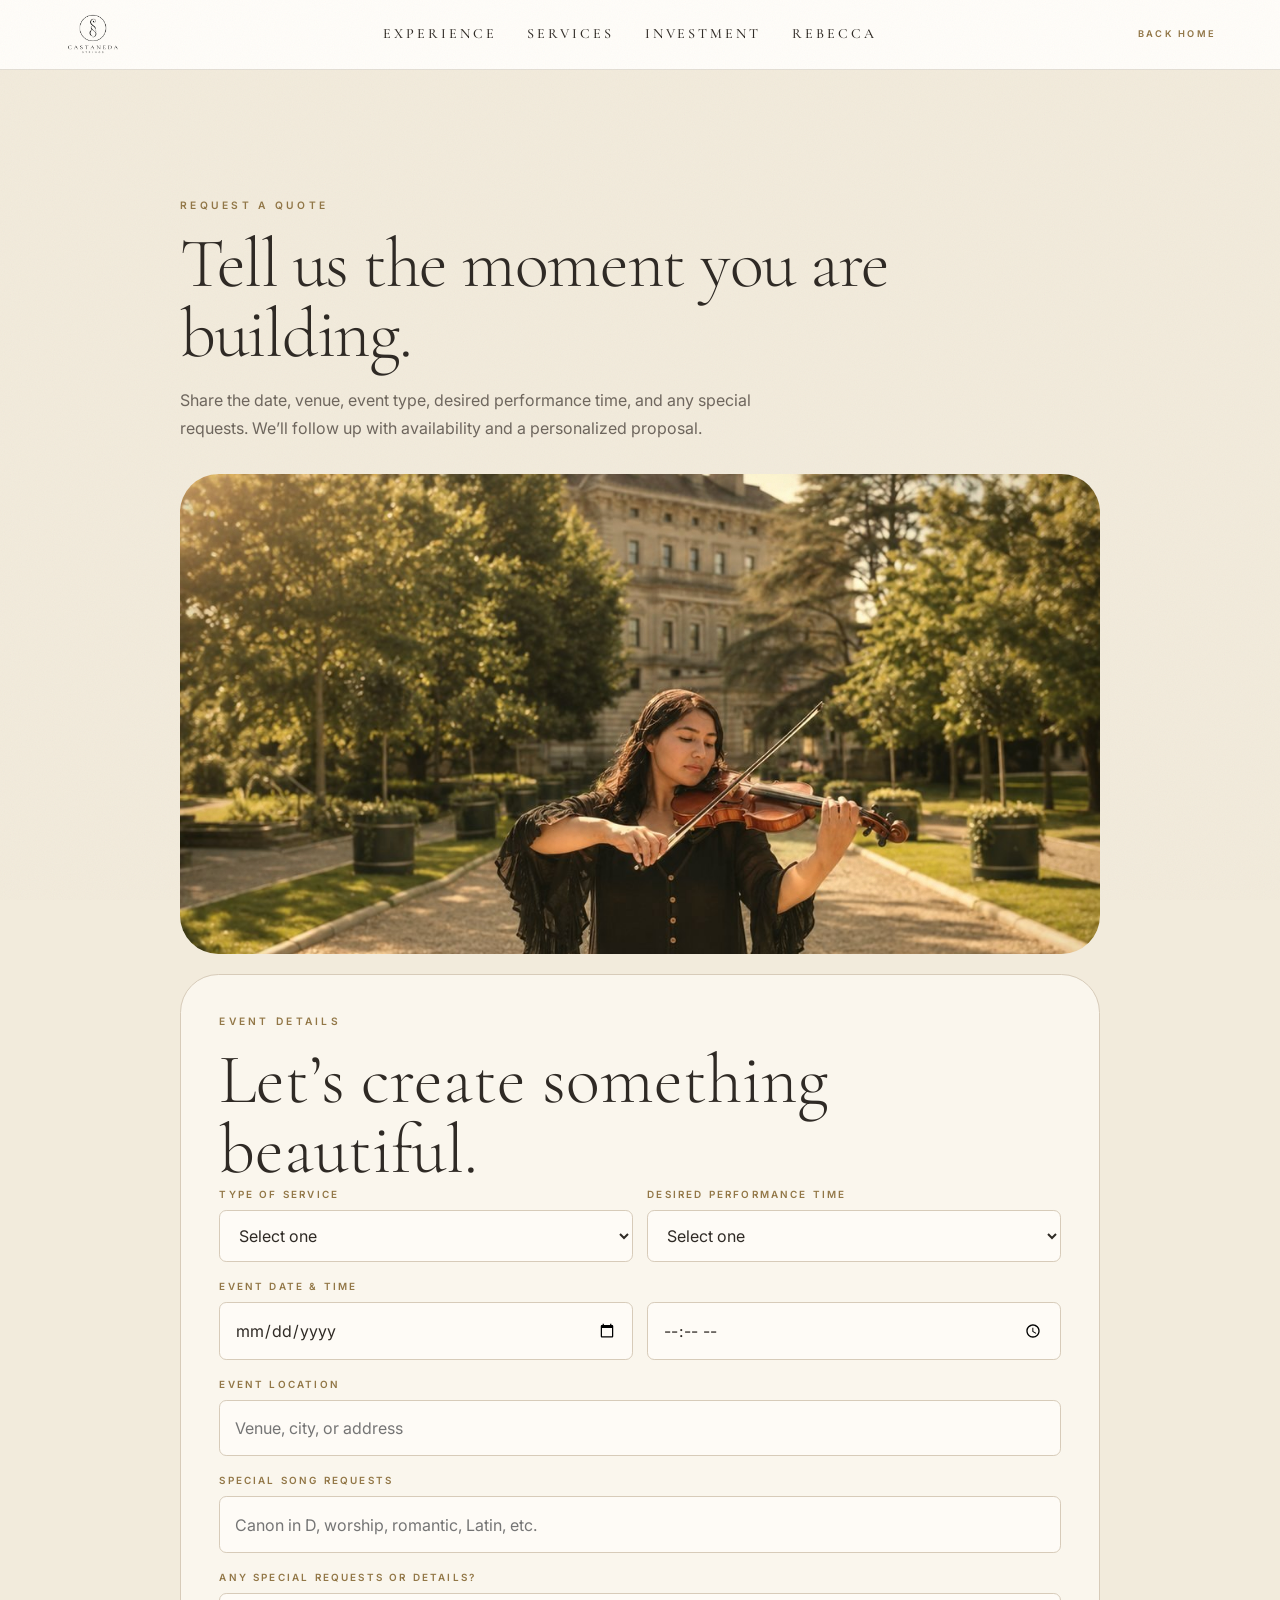
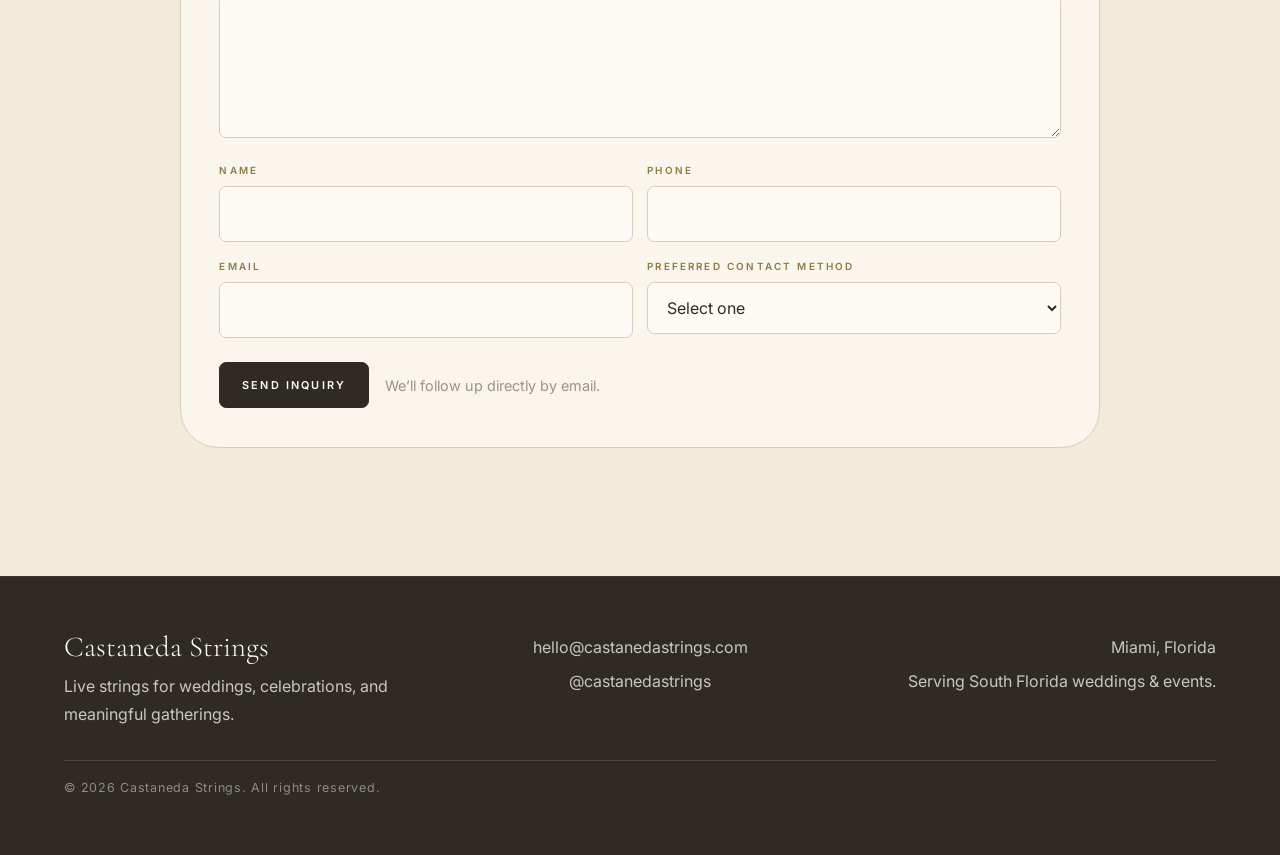
==== commit 80ec1f4c: "Add files via upload" ====
--- a/inquiry/index.html
+++ b/inquiry/index.html
@@ -1,159 +1,164 @@
 <!DOCTYPE html>
 <html lang="en">
 <head>
-<meta charset="UTF-8" />
-<meta name="viewport" content="width=device-width, initial-scale=1.0" />
-<title>Request a Quote | Castaneda Strings</title>
-<meta name="description" content="Request a personalized quote for live violin music at your wedding, ceremony, proposal, or event." />
-<link rel="icon" type="image/png" href="../assets/logo-badge-trimmed.png" />
+  <meta charset="UTF-8" />
+  <meta name="viewport" content="width=device-width, initial-scale=1.0" />
+  <title>Request a Quote | Castaneda Strings</title>
+  <meta name="description" content="Request a personalized quote for live violin music at your wedding, private celebration, church event, or corporate gathering." />
+  <link rel="icon" type="image/png" href="../assets/logo-badge-trimmed.png" />
 
-<link rel="preconnect" href="https://fonts.googleapis.com">
-<link rel="preconnect" href="https://fonts.gstatic.com" crossorigin>
-<link href="https://fonts.googleapis.com/css2?family=Cormorant+Garamond:wght@400;500;600&family=Inter:wght@300;400;500;600&display=swap" rel="stylesheet">
+  <link rel="preconnect" href="https://fonts.googleapis.com">
+  <link rel="preconnect" href="https://fonts.gstatic.com" crossorigin>
+  <link href="https://fonts.googleapis.com/css2?family=Cormorant+Garamond:ital,wght@0,300;0,400;0,500;0,600;1,300;1,400;1,500&family=Inter:wght@300;400;500;600&display=swap" rel="stylesheet">
 
-<link rel="stylesheet" href="../styles.css" />
+  <link rel="stylesheet" href="../styles.css" />
 </head>
 <body>
+  <div class="grain" aria-hidden="true"></div>
 
-<div class="grain"></div>
+  <header class="site-header">
+    <div class="site-header-inner">
+      <a class="site-brand" href="../index.html" aria-label="Castaneda Strings home">
+        <img class="site-header-logo" src="../assets/logo-badge-trimmed.png" alt="Castaneda Strings" />
+      </a>
+      <nav class="site-header-bar" aria-label="Primary navigation">
+        <a href="../index.html#experience">Experience</a>
+        <a href="../index.html#services">Services</a>
+        <a href="../index.html#investment">Investment</a>
+        <a href="../index.html#rebecca">Rebecca</a>
+      </nav>
+      <a class="site-header-meta" href="../index.html">Back Home</a>
+    </div>
+  </header>
 
-<header class="site-header quote-header">
-  <div class="site-header-inner">
-    <a class="site-brand" href="../index.html" aria-label="Castaneda Strings home">
-      <img class="site-header-logo" src="../assets/logo-badge-trimmed.png" alt="Castaneda Strings" />
-      <span class="site-brand-name">Castaneda Strings</span>
-    </a>
-  </div>
-</header>
+  <main class="quote-main">
+    <div class="wrap">
+      <section class="quote-intro reveal" aria-labelledby="quote-title">
+        <p class="label">Request a Quote</p>
+        <h1 class="display display-lg" id="quote-title">Tell us the moment you are building.</h1>
+        <p class="quote-sub">Share the date, venue, event type, desired performance time, and any special requests. We’ll follow up with availability and a personalized proposal.</p>
+        <div class="quote-photo">
+          <img src="../assets/hero-black-dress.jpg" alt="Rebecca Castaneda performing violin outdoors" />
+        </div>
+      </section>
 
-<main class="quote-main">
-  <div class="wrap">
+      <section class="quote-form-panel reveal" aria-label="Quote request form">
+        <p class="label">Event Details</p>
+        <h2>Let’s create something beautiful.</h2>
 
-    <div class="quote-intro">
-      <div class="reveal">
-        <span class="eyebrow">Request Your Quote</span>
-        <h1>Let's Bring Music to Your Event</h1>
-        <p class="quote-sub">Share a few details below and we'll follow up with availability and a personalized quote for your day.</p>
+        <form class="quote-form" novalidate>
+          <div class="form-row">
+            <div class="field">
+              <label for="serviceType">Type of service</label>
+              <select id="serviceType" name="serviceType" required>
+                <option value="">Select one</option>
+                <option>Wedding Ceremony</option>
+                <option>Wedding Ceremony + Cocktail Hour</option>
+                <option>Luxury Wedding Collection</option>
+                <option>Engagement Party</option>
+                <option>Bridal Shower</option>
+                <option>Baby Shower</option>
+                <option>Baptism</option>
+                <option>Anniversary</option>
+                <option>Birthday Celebration</option>
+                <option>Quinceañera</option>
+                <option>Corporate / Brand Event</option>
+                <option>Private Dinner</option>
+                <option>Church Event</option>
+                <option>Other</option>
+              </select>
+            </div>
+            <div class="field">
+              <label for="duration">Desired performance time</label>
+              <select id="duration" name="duration" required>
+                <option value="">Select one</option>
+                <option>Ceremony only</option>
+                <option>1 Hour</option>
+                <option>2 Hours</option>
+                <option>3+ Hours</option>
+                <option>Not sure yet</option>
+              </select>
+            </div>
+          </div>
+
+          <div class="field">
+            <label for="eventDate">Event date &amp; time</label>
+            <div class="datetime-row">
+              <input type="date" id="eventDate" name="eventDate" required aria-label="Event date" />
+              <input type="time" id="eventTime" name="eventTime" aria-label="Event time" />
+            </div>
+          </div>
+
+          <div class="field">
+            <label for="venue">Event location</label>
+            <input type="text" id="venue" name="venue" placeholder="Venue, city, or address" required />
+          </div>
+
+          <div class="field">
+            <label for="musicStyle">Special song requests</label>
+            <input type="text" id="musicStyle" name="musicStyle" placeholder="Canon in D, worship, romantic, Latin, etc." />
+          </div>
+
+          <div class="field">
+            <label for="message">Any special requests or details?</label>
+            <textarea id="message" name="message"></textarea>
+          </div>
+
+          <div class="form-row">
+            <div class="field">
+              <label for="name">Name</label>
+              <input type="text" id="name" name="name" autocomplete="name" required />
+            </div>
+            <div class="field">
+              <label for="phone">Phone</label>
+              <input type="tel" id="phone" name="phone" autocomplete="tel" />
+            </div>
+          </div>
+
+          <div class="form-row">
+            <div class="field">
+              <label for="email">Email</label>
+              <input type="email" id="email" name="email" autocomplete="email" required />
+            </div>
+            <div class="field">
+              <label for="contactMethod">Preferred contact method</label>
+              <select id="contactMethod" name="contactMethod">
+                <option value="">Select one</option>
+                <option>Phone Call</option>
+                <option>Text Message</option>
+                <option>Email</option>
+              </select>
+            </div>
+          </div>
+
+          <div class="form-foot">
+            <button type="submit" class="btn btn-primary">Send Inquiry</button>
+            <span>We’ll follow up directly by email.</span>
+          </div>
+        </form>
+      </section>
+    </div>
+  </main>
+
+  <footer class="site-footer">
+    <div class="footer-inner">
+      <div>
+        <strong>Castaneda Strings</strong>
+        <p>Live strings for weddings, celebrations, and meaningful gatherings.</p>
       </div>
-      <div class="quote-photo reveal">
-        <figure>
-          <img src="../assets/hero-black-dress.jpg" alt="Rebecca Castaneda performing violin on a garden pathway" />
-        </figure>
-      </div>
-    </div>
-
-    <div class="quote-form-panel reveal">
-      <span class="eyebrow">Event Details</span>
-      <h2>Tell us a little about your day</h2>
-
-      <form class="quote-form" novalidate>
-        <div class="form-row">
-          <div class="field">
-            <label for="serviceType">Type of service</label>
-            <select id="serviceType" name="serviceType" required>
-              <option value="">Select one</option>
-              <option>Ceremony</option>
-              <option>Ceremony + Cocktail Hour</option>
-              <option>Proposal</option>
-              <option>Signature Cinematic Experience</option>
-              <option>Other</option>
-            </select>
-          </div>
-          <div class="field">
-            <label for="duration">How long will you need a violinist?</label>
-            <select id="duration" name="duration" required>
-              <option value="">Select one</option>
-              <option>1 Hour</option>
-              <option>2 Hours</option>
-              <option>3 Hours</option>
-              <option>4+ Hours</option>
-              <option>Not sure yet</option>
-            </select>
-          </div>
-        </div>
-
-        <div class="field">
-          <label for="eventDate">Event date &amp; time</label>
-          <div class="datetime-row">
-            <input type="date" id="eventDate" name="eventDate" required aria-label="Event date" />
-            <input type="time" id="eventTime" name="eventTime" required aria-label="Event time" />
-          </div>
-        </div>
-
-        <div class="field">
-          <label for="venue">Event location (venue / address)</label>
-          <input type="text" id="venue" name="venue" required />
-        </div>
-
-        <div class="field">
-          <label for="musicStyle">Preferred music style or songs</label>
-          <input type="text" id="musicStyle" name="musicStyle" placeholder="Classical, worship, first dance song, etc." />
-        </div>
-
-        <div class="field">
-          <label for="message">Any special requests or details?</label>
-          <textarea id="message" name="message"></textarea>
-        </div>
-
-        <div class="form-row">
-          <div class="field">
-            <label for="name">Name</label>
-            <input type="text" id="name" name="name" required />
-          </div>
-          <div class="field">
-            <label for="phone">Phone number</label>
-            <input type="tel" id="phone" name="phone" required />
-          </div>
-        </div>
-
-        <div class="form-row">
-          <div class="field">
-            <label for="email">Email</label>
-            <input type="email" id="email" name="email" required />
-          </div>
-          <div class="field">
-            <label for="contactMethod">Preferred method of contact</label>
-            <select id="contactMethod" name="contactMethod" required>
-              <option value="">Select one</option>
-              <option>Phone Call</option>
-              <option>Text Message</option>
-              <option>Email</option>
-            </select>
-          </div>
-        </div>
-
-        <div class="form-foot">
-          <button type="submit" class="btn">Send Inquiry</button>
-        </div>
-
-        <p class="quote-closing">Thank you for thinking of Castaneda Strings for your event. We read every inquiry personally and will follow up within 1–2 business days with availability and next steps.</p>
-      </form>
-    </div>
-
-  </div>
-</main>
-
-<footer class="site-footer">
-  <div class="wrap">
-    <div class="footer-grid">
       <div>
-        <img class="footer-mark" src="../assets/logo-stacked-trimmed.png" alt="Castaneda Strings" />
-        <p class="footer-tagline">Live strings for weddings, celebrations, and meaningful gatherings.</p>
-      </div>
-      <div class="footer-contact">
         <a href="mailto:hello@castanedastrings.com">hello@castanedastrings.com</a>
         <a href="https://instagram.com/castanedastrings" target="_blank" rel="noopener">@castanedastrings</a>
       </div>
+      <div>
+        <span>Miami, Florida</span>
+        <span>Serving South Florida weddings & events.</span>
+      </div>
     </div>
-    <div class="footer-bottom">
-      <span>&copy; <span data-year>2026</span> Castaneda Strings. All rights reserved.</span>
-      <span>Miami &amp; South Florida</span>
-    </div>
-  </div>
-</footer>
+    <div class="footer-bottom">© <span data-year></span> Castaneda Strings. All rights reserved.</div>
+  </footer>
 
-<div class="toast" role="status" aria-live="polite"></div>
-
-<script src="../script.js"></script>
+  <div class="toast" role="status" aria-live="polite"></div>
+  <script src="../script.js"></script>
 </body>
 </html>
--- a/styles.css
+++ b/styles.css
@@ -1,197 +1,213 @@
 /* ============================================================
-   CSS VARIABLES
-   ============================================================ */
+   CASTANEDA STRINGS
+   One token system. One type scale. Musical-score section rhythm.
+   ============================================================ */
+
 :root {
-  /* Colors */
-  --cream:       #FBFAF7;
-  --parchment:   #F2EFE8;
-  --paper:       #FFFFFF;
-  --charcoal:    #191817;
-  --charcoal-2:  #2D2A25;
-  --text:        #25221D;
-  --text-muted:  #6D665B;
-  --text-faint:  #9A9285;
-  --taupe:       #8A7D6A;
-  --taupe-lt:    #BDB4A6;
-  --border:      #D6D0C6;
-  --border-lt:   #E8E3DA;
-  --gold:        #B49667;
-  --gold-deep:   #8F744B;
-  --shadow:      rgba(25, 24, 23, 0.08);
-
-  /* Fonts */
-  --serif: 'Cormorant Garamond', 'Garamond', Georgia, serif;
-  --sans:  'Inter', -apple-system, BlinkMacSystemFont, system-ui, sans-serif;
-
-  /* Spacing */
-  --pad:   clamp(1.35rem, 5vw, 3rem);
-  --max:   1240px;
-  --gap:   10px;
-  --section: clamp(4.5rem, 10vw, 7rem);
-  --spine: 54px;
+  /* Color tokens */
+  --white: #fffdf9;
+  --paper: #faf6ee;
+  --parchment: #f2ebdc;
+  --score: #eee4d2;
+  --pearl: #f7f3ea;
+  --ink: #1f1b17;
+  --charcoal: #2f2a25;
+  --text: #6f675e;
+  --muted: #9d9286;
+  --line: #d7cbb9;
+  --line-soft: rgba(118, 99, 73, 0.2);
+  --champagne: #c7ad78;
+  --brass: #927747;
+  --cocoa: #5d4736;
+  --olive: #6b7251;
+  --cream-veil: rgba(255, 253, 249, 0.92);
+  --shadow: 0 28px 80px rgba(77, 59, 38, 0.14);
+
+  /* Typography */
+  --serif: "Cormorant Garamond", Georgia, serif;
+  --sans: "Inter", -apple-system, BlinkMacSystemFont, "Segoe UI", sans-serif;
+
+  /* Layout */
+  --max: 1240px;
+  --wide: 1440px;
+  --pad: clamp(1.35rem, 5vw, 4rem);
+  --section: clamp(5rem, 10vw, 9rem);
+  --gap: clamp(1.25rem, 2.5vw, 2.2rem);
 
   /* Radius */
-  --r-sm:  3px;
-  --r-md:  8px;
-  --r-lg:  14px;
-  --r-xl:  22px;
+  --r-xs: 0.45rem;
+  --r-sm: 0.75rem;
+  --r-md: 1.1rem;
+  --r-lg: 1.7rem;
+  --r-xl: 2.4rem;
 
   /* Motion */
-  --ease: cubic-bezier(0.22, 1, 0.36, 1);
-}
-
-/* ============================================================
-   RESET + BASE
-   ============================================================ */
-*, *::before, *::after { box-sizing: border-box; margin: 0; padding: 0; }
-html { font-size: 16px; -webkit-font-smoothing: antialiased; scroll-behavior: smooth; }
+  --ease: cubic-bezier(0.19, 1, 0.22, 1);
+  --dur: 680ms;
+}
+
+* { box-sizing: border-box; }
+html { scroll-behavior: smooth; }
 body {
-  background: var(--cream);
+  margin: 0;
+  background: var(--white);
   color: var(--text);
   font-family: var(--sans);
-  font-weight: 300;
-  line-height: 1.65;
+  font-size: 16px;
+  line-height: 1.75;
+  -webkit-font-smoothing: antialiased;
   text-rendering: optimizeLegibility;
 }
-
-@media (prefers-reduced-motion: reduce) {
-  html { scroll-behavior: auto; }
-  *, *::before, *::after {
-    animation-duration: 0.001ms !important;
-    transition-duration: 0.001ms !important;
-    scroll-behavior: auto !important;
-  }
-}
-
-img { display: block; max-width: 100%; height: auto; }
+body.menu-open { overflow: hidden; }
+img { display: block; max-width: 100%; }
 a { color: inherit; text-decoration: none; }
-button, input, select, textarea { font: inherit; }
-button { cursor: pointer; border: 0; background: transparent; color: inherit; }
-ul { list-style: none; }
-p { margin: 0; }
-::selection { background: var(--gold); color: var(--paper); }
-:focus-visible { outline: 1px solid var(--gold-deep); outline-offset: 4px; }
-
-.wrap {
-  max-width: var(--max);
-  margin: 0 auto;
-  padding: 0 var(--pad);
-}
+button, input, select, textarea { font: inherit; color: inherit; }
+button { background: transparent; border: 0; padding: 0; cursor: pointer; }
+::selection { background: var(--champagne); color: var(--ink); }
 
 .grain {
   position: fixed;
   inset: 0;
-  z-index: 4;
+  z-index: 300;
   pointer-events: none;
-  opacity: 0.025;
+  opacity: 0.045;
   mix-blend-mode: multiply;
-  background-image: url("data:image/svg+xml;utf8,<svg xmlns='http://www.w3.org/2000/svg' width='160' height='160'><filter id='n'><feTurbulence type='fractalNoise' baseFrequency='0.82' numOctaves='2' stitchTiles='stitch'/></filter><rect width='100%25' height='100%25' filter='url(%23n)'/></svg>");
-}
-
-/* ============================================================
-   TYPOGRAPHY SCALE
-   ============================================================ */
-.label,
-.eyebrow {
+  background-image: url("data:image/svg+xml;utf8,<svg xmlns='http://www.w3.org/2000/svg' width='180' height='180'><filter id='n'><feTurbulence type='fractalNoise' baseFrequency='0.88' numOctaves='2' stitchTiles='stitch'/></filter><rect width='100%25' height='100%25' filter='url(%23n)'/></svg>");
+}
+.music-line {
+  position: fixed;
+  top: 0;
+  bottom: 0;
+  z-index: 0;
+  pointer-events: none;
+  opacity: 0.26;
+  width: 1px;
+  background: linear-gradient(to bottom, transparent 0, var(--line) 16%, var(--line) 84%, transparent 100%);
+}
+.music-line-a { left: clamp(1rem, 4vw, 4rem); }
+.music-line-b { right: clamp(1rem, 4vw, 4rem); }
+
+.wrap {
+  width: min(100% - (var(--pad) * 2), var(--max));
+  margin-inline: auto;
+}
+
+/* ============================================================
+   Type scale
+   ============================================================ */
+.label {
   display: block;
+  margin: 0 0 1.05rem;
+  color: var(--brass);
   font-family: var(--sans);
-  font-size: 0.6rem;
-  font-weight: 500;
-  letter-spacing: 0.3em;
-  line-height: 1.35;
+  font-size: 0.64rem;
+  font-weight: 600;
+  letter-spacing: 0.32em;
+  line-height: 1.4;
   text-transform: uppercase;
-  color: var(--taupe);
-}
-
+}
 .display {
-  font-family: var(--serif);
-  font-weight: 300;
-  line-height: 1.02;
-  letter-spacing: -0.012em;
-  color: var(--charcoal);
-}
-
-.display-xl { font-size: clamp(3.05rem, 7vw, 6.6rem); }
-.display-lg { font-size: clamp(2.25rem, 5vw, 4.25rem); }
-.display-md { font-size: clamp(1.75rem, 3.5vw, 2.8rem); }
-.display-sm { font-size: clamp(1.35rem, 2.4vw, 1.8rem); }
-
-.section-rule {
-  border: none;
-  border-top: 1px solid var(--border-lt);
   margin: 0;
-}
-
-/* ============================================================
-   SITE HEADER
+  color: var(--charcoal);
+  font-family: var(--serif);
+  font-weight: 300;
+  letter-spacing: -0.018em;
+  line-height: 0.96;
+}
+.display-xl { font-size: clamp(3.2rem, 8vw, 7.6rem); }
+.display-lg { font-size: clamp(2.45rem, 5.8vw, 5rem); }
+.display-md { font-size: clamp(1.75rem, 4vw, 3.1rem); }
+.display em {
+  color: var(--brass);
+  font-style: italic;
+  font-weight: 300;
+}
+.section-intro {
+  max-width: 760px;
+  margin: 0 0 clamp(2.4rem, 5vw, 4.5rem);
+}
+.section-intro p:not(.label) {
+  max-width: 620px;
+  margin: 1.2rem 0 0;
+  font-size: clamp(1rem, 1.7vw, 1.2rem);
+}
+
+.section-tone-white { background: var(--white); }
+.section-tone-parchment { background: var(--parchment); }
+.section-tone-score { background: var(--score); }
+.score-page {
+  position: relative;
+  isolation: isolate;
+}
+.score-page::before,
+.score-page::after,
+.section-tone-score::before,
+.section-tone-parchment::before {
+  content: "";
+  position: absolute;
+  inset-inline: 0;
+  height: 1px;
+  pointer-events: none;
+  background: var(--line-soft);
+}
+.score-page::before,
+.section-tone-score::before,
+.section-tone-parchment::before { top: 0; }
+.score-page::after { bottom: 0; }
+
+/* ============================================================
+   Header
    ============================================================ */
 .site-header {
   position: sticky;
   top: 0;
-  z-index: 100;
-  background: rgba(251, 250, 247, 0.94);
-  border-bottom: 1px solid var(--border-lt);
-  padding: 0.65rem var(--pad);
-  backdrop-filter: blur(10px);
-  -webkit-backdrop-filter: blur(10px);
-}
-
+  z-index: 120;
+  background: rgba(255, 253, 249, 0.91);
+  border-bottom: 1px solid var(--line-soft);
+  padding: 0.7rem var(--pad);
+  backdrop-filter: blur(14px);
+  -webkit-backdrop-filter: blur(14px);
+  transition: padding 240ms var(--ease), box-shadow 240ms var(--ease), background 240ms var(--ease);
+}
+.site-header.is-scrolled {
+  padding-block: 0.5rem;
+  background: rgba(255, 253, 249, 0.96);
+  box-shadow: 0 12px 32px rgba(47, 42, 37, 0.04);
+}
 .site-header-inner {
-  max-width: var(--max);
-  margin: 0 auto;
+  width: min(100%, var(--wide));
+  margin-inline: auto;
   display: grid;
   grid-template-columns: auto 1fr auto;
   align-items: center;
   gap: 1rem;
 }
-
-.site-brand {
-  display: inline-flex;
-  align-items: center;
-  gap: 0.75rem;
-  min-width: 0;
-}
-
+.site-brand { display: inline-flex; align-items: center; }
 .site-header-logo {
-  width: clamp(38px, 4vw, 52px);
+  width: clamp(48px, 4.5vw, 68px);
   height: auto;
-  object-fit: contain;
-  flex: 0 0 auto;
-}
-
-.site-brand-name {
-  font-family: var(--serif);
-  font-size: clamp(1rem, 1.6vw, 1.18rem);
-  font-weight: 500;
-  letter-spacing: 0.13em;
-  text-transform: uppercase;
-  color: var(--charcoal);
-  white-space: nowrap;
-}
-
+}
 .site-header-bar {
   display: flex;
   justify-content: center;
   align-items: center;
-  gap: clamp(1rem, 2vw, 1.85rem);
-  font-family: var(--sans);
-  font-size: 0.61rem;
+  gap: clamp(0.95rem, 2.4vw, 2.4rem);
+  color: var(--charcoal);
+  font-family: var(--serif);
+  font-size: 0.88rem;
   font-weight: 500;
-  letter-spacing: 0.22em;
+  letter-spacing: 0.21em;
   text-transform: uppercase;
-  color: var(--taupe);
-}
-
+}
 .site-header-bar a,
 .site-header-meta {
   position: relative;
-  padding: 0.35rem 0;
-  transition: color 0.18s var(--ease);
-}
-
+  padding: 0.42rem 0;
+  transition: color 180ms var(--ease);
+}
 .site-header-bar a::after,
 .site-header-meta::after {
-  content: '';
+  content: "";
   position: absolute;
   left: 0;
   right: 0;
@@ -200,40 +216,953 @@
   background: currentColor;
   transform: scaleX(0);
   transform-origin: center;
-  transition: transform 0.18s var(--ease);
-}
-
+  transition: transform 220ms var(--ease);
+}
 .site-header-bar a:hover,
-.site-header-meta:hover { color: var(--gold-deep); }
+.site-header-meta:hover { color: var(--brass); }
 .site-header-bar a:hover::after,
 .site-header-meta:hover::after { transform: scaleX(1); }
-
 .site-header-meta {
-  font-family: var(--sans);
+  color: var(--brass);
   font-size: 0.58rem;
-  font-weight: 500;
+  font-weight: 600;
+  letter-spacing: 0.24em;
+  text-transform: uppercase;
+  white-space: nowrap;
+}
+.nav-toggle, .mobile-menu { display: none; }
+
+/* ============================================================
+   Buttons and links
+   ============================================================ */
+.btn {
+  display: inline-flex;
+  align-items: center;
+  justify-content: center;
+  min-height: 46px;
+  padding: 0.95rem 1.35rem;
+  border: 1px solid transparent;
+  border-radius: var(--r-xs);
+  font-size: 0.68rem;
+  font-weight: 600;
+  letter-spacing: 0.2em;
+  line-height: 1;
+  text-transform: uppercase;
+  transition: transform 220ms var(--ease), background 220ms var(--ease), color 220ms var(--ease), border-color 220ms var(--ease);
+}
+.btn:hover { transform: translateY(-2px); }
+.btn-primary { background: var(--charcoal); color: var(--white); border-color: var(--charcoal); }
+.btn-primary:hover { background: var(--cocoa); border-color: var(--cocoa); }
+.btn-ghost { color: var(--charcoal); border-color: var(--line); background: rgba(255, 253, 249, 0.4); }
+.btn-ghost:hover { border-color: var(--brass); color: var(--brass); }
+.text-link {
+  display: inline-flex;
+  margin-top: 1.2rem;
+  color: var(--brass);
+  font-size: 0.68rem;
+  font-weight: 600;
   letter-spacing: 0.22em;
   text-transform: uppercase;
-  color: var(--charcoal);
+  border-bottom: 1px solid currentColor;
+}
+
+/* ============================================================
+   Hero
+   ============================================================ */
+.hero {
+  width: min(100%, var(--wide));
+  margin-inline: auto;
+  min-height: calc(100svh - 86px);
+  padding: clamp(4rem, 8vw, 7rem) var(--pad) clamp(3.8rem, 7vw, 6rem);
+  display: grid;
+  grid-template-columns: minmax(0, 1fr) minmax(340px, 0.72fr);
+  gap: clamp(2.2rem, 6vw, 6rem);
+  align-items: center;
+  background:
+    linear-gradient(90deg, transparent 0 49.7%, var(--line-soft) 49.7% 49.85%, transparent 49.85%),
+    linear-gradient(to bottom, rgba(215, 203, 185, 0.18) 0 1px, transparent 1px 84px);
+}
+.hero-copy { max-width: 820px; }
+.hero-kicker {
+  max-width: 680px;
+  margin: clamp(1.6rem, 3vw, 2.4rem) 0 0;
+  color: var(--charcoal);
+  font-family: var(--serif);
+  font-size: clamp(1.35rem, 2.5vw, 2.1rem);
+  font-weight: 300;
+  line-height: 1.35;
+}
+.hero-body {
+  max-width: 560px;
+  margin: 1.05rem 0 0;
+  color: var(--text);
+  font-size: clamp(1rem, 1.45vw, 1.12rem);
+}
+.hero-ctas {
+  display: flex;
+  flex-wrap: wrap;
+  gap: 0.85rem;
+  margin-top: 2rem;
+}
+.hero-visual {
+  position: relative;
+  justify-self: end;
+  width: min(100%, 520px);
+}
+.hero-frame {
+  position: relative;
+  overflow: hidden;
+  border-radius: var(--r-xl) var(--r-xl) 0 var(--r-xl);
+  box-shadow: var(--shadow);
+  background: var(--paper);
+}
+.hero-frame::after {
+  content: "";
+  position: absolute;
+  inset: 0;
+  border: 1px solid rgba(255,255,255,0.36);
+  border-radius: inherit;
+  pointer-events: none;
+}
+.hero-frame img {
+  width: 100%;
+  aspect-ratio: 4 / 5;
+  object-fit: cover;
+  object-position: center top;
+  transform: scale(1.02);
+}
+.hero-note {
+  position: absolute;
+  left: -11%;
+  bottom: 8%;
+  max-width: 285px;
+  padding: 1.2rem;
+  border: 1px solid var(--line);
+  border-radius: var(--r-md);
+  background: rgba(255, 253, 249, 0.88);
+  box-shadow: 0 18px 60px rgba(77, 59, 38, 0.12);
+  backdrop-filter: blur(10px);
+}
+.hero-note span {
+  display: block;
+  color: var(--brass);
+  font-size: 0.62rem;
+  font-weight: 600;
+  letter-spacing: 0.18em;
+  text-transform: uppercase;
+}
+.hero-note strong {
+  display: block;
+  margin-top: 0.45rem;
+  color: var(--charcoal);
+  font-family: var(--serif);
+  font-size: 1.26rem;
+  font-weight: 400;
+  line-height: 1.2;
+}
+
+/* ============================================================
+   Experience
+   ============================================================ */
+.experience-section,
+.services-section,
+.why-section,
+.repertoire-section,
+.investment-section,
+.testimonials-section,
+.about-section,
+.faq-section,
+.inquiry-section {
+  position: relative;
+  padding: var(--section) 0;
+}
+.experience-grid {
+  display: grid;
+  grid-template-columns: 0.34fr minmax(0, 1fr) 0.64fr;
+  gap: clamp(1.5rem, 4vw, 4rem);
+  align-items: start;
+}
+.chapter-mark {
+  position: sticky;
+  top: 110px;
+  color: var(--champagne);
+}
+.chapter-mark span {
+  display: block;
+  font-family: var(--serif);
+  font-size: clamp(4.2rem, 10vw, 8rem);
+  font-weight: 300;
+  line-height: 0.8;
+}
+.chapter-mark p {
+  margin: 0.6rem 0 0;
+  color: var(--brass);
+  font-size: 0.64rem;
+  letter-spacing: 0.32em;
+  text-transform: uppercase;
+}
+.experience-copy p:not(.label) {
+  margin: 1.15rem 0 0;
+  max-width: 720px;
+  font-size: clamp(1.05rem, 1.6vw, 1.25rem);
+}
+.experience-copy blockquote,
+.about-copy blockquote {
+  margin: 2rem 0 0;
+  padding: 0 0 0 1.35rem;
+  border-left: 2px solid var(--brass);
+  color: var(--charcoal);
+  font-family: var(--serif);
+  font-size: clamp(1.3rem, 2.4vw, 2rem);
+  font-style: italic;
+  font-weight: 300;
+  line-height: 1.35;
+}
+.experience-cues {
+  border: 1px solid var(--line);
+  border-radius: var(--r-lg);
+  background: rgba(255, 253, 249, 0.55);
+  overflow: hidden;
+}
+.experience-cues div {
+  display: grid;
+  grid-template-columns: 72px 1fr;
+  gap: 1rem;
+  padding: clamp(1.1rem, 2.4vw, 1.8rem);
+  border-bottom: 1px solid var(--line-soft);
+}
+.experience-cues div:last-child { border-bottom: 0; }
+.experience-cues span {
+  color: var(--champagne);
+  font-family: var(--serif);
+  font-size: 2.6rem;
+  line-height: 1;
+}
+.experience-cues p {
+  margin: 0;
+  color: var(--charcoal);
+  font-family: var(--serif);
+  font-size: clamp(1.25rem, 2.2vw, 1.65rem);
+  line-height: 1.25;
+}
+
+/* ============================================================
+   Services
+   ============================================================ */
+.service-score {
+  display: grid;
+  gap: clamp(1rem, 2vw, 1.4rem);
+}
+.service-card {
+  position: relative;
+  display: grid;
+  grid-template-columns: 0.25fr 1fr;
+  gap: clamp(1.2rem, 3vw, 3rem);
+  align-items: stretch;
+  min-height: 320px;
+  padding: clamp(1.35rem, 3.5vw, 3.2rem);
+  border: 1px solid var(--line);
+  border-radius: var(--r-xl);
+  background: var(--paper);
+  overflow: hidden;
+}
+.service-card::before {
+  content: "";
+  position: absolute;
+  inset: 22% 0 auto;
+  height: 1px;
+  background: var(--line-soft);
+}
+.service-card-feature {
+  grid-template-columns: minmax(280px, 0.95fr) 1fr;
+  background: linear-gradient(135deg, var(--paper), var(--white));
+}
+.service-card-dark {
+  background: var(--charcoal);
+  border-color: transparent;
+  color: rgba(255,253,249,0.72);
+}
+.service-card-dark h3,
+.service-card-dark .service-number { color: var(--white); }
+.service-card-dark .label { color: var(--champagne); }
+.service-card-dark .occasion-grid span { border-color: rgba(255,253,249,0.16); color: rgba(255,253,249,0.82); }
+.service-image-grid {
+  display: grid;
+  grid-template-columns: 1.15fr 0.85fr;
+  gap: 0.5rem;
+  min-height: 360px;
+  overflow: hidden;
+  border-radius: var(--r-lg);
+}
+.service-image-grid img {
+  width: 100%;
+  height: 100%;
+  object-fit: cover;
+}
+.service-img-main { grid-row: span 2; }
+.service-copy {
+  position: relative;
+  z-index: 1;
+  align-self: center;
+  max-width: 760px;
+}
+.service-copy h3 {
+  margin: 0;
+  color: var(--charcoal);
+  font-family: var(--serif);
+  font-size: clamp(2rem, 4vw, 3.8rem);
+  font-weight: 300;
+  line-height: 1;
+}
+.service-copy p:not(.label) {
+  max-width: 650px;
+  margin: 1rem 0 0;
+  font-size: clamp(1rem, 1.45vw, 1.15rem);
+}
+.service-number {
+  position: relative;
+  z-index: 1;
+  color: var(--champagne);
+  font-family: var(--serif);
+  font-size: clamp(4.8rem, 13vw, 9rem);
+  font-weight: 300;
+  line-height: 0.8;
+}
+.service-list,
+.occasion-grid {
+  margin-top: 1.7rem;
+}
+.service-list {
+  display: grid;
+  gap: 0.8rem;
+  padding: 0;
+  list-style: none;
+}
+.service-list li,
+.occasion-grid span {
+  position: relative;
+  color: var(--charcoal);
+}
+.service-list li {
+  padding-left: 1rem;
+  border-bottom: 1px solid var(--line-soft);
+  padding-bottom: 0.72rem;
+}
+.service-list li::before {
+  content: "";
+  position: absolute;
+  left: 0;
+  top: 0.78em;
+  width: 4px;
+  height: 4px;
+  border-radius: 999px;
+  background: var(--brass);
+}
+.occasion-grid {
+  display: flex;
+  flex-wrap: wrap;
+  gap: 0.6rem;
+}
+.occasion-grid span {
+  display: inline-flex;
+  padding: 0.48rem 0.72rem;
+  border: 1px solid var(--line);
+  border-radius: 999px;
+  background: rgba(255,253,249,0.36);
+  font-size: 0.86rem;
+  line-height: 1;
+}
+
+/* ============================================================
+   Why
+   ============================================================ */
+.why-grid {
+  display: grid;
+  grid-template-columns: minmax(0, 0.86fr) minmax(360px, 1fr);
+  gap: clamp(2rem, 5vw, 5rem);
+  align-items: center;
+}
+.why-copy p:not(.label) {
+  max-width: 540px;
+  margin-top: 1.2rem;
+  font-size: clamp(1.05rem, 1.65vw, 1.22rem);
+}
+.conductor-card {
+  padding: clamp(1.4rem, 3vw, 2.6rem);
+  border: 1px solid var(--line);
+  border-radius: var(--r-xl);
+  background:
+    linear-gradient(to bottom, rgba(255,253,249,0.72), rgba(255,253,249,0.5)),
+    repeating-linear-gradient(to bottom, transparent 0 27px, rgba(146,119,71,0.12) 28px 29px);
+}
+.expectation-list {
+  display: grid;
+  grid-template-columns: repeat(2, minmax(0, 1fr));
+  gap: 0;
+  border-top: 1px solid var(--line);
+  border-left: 1px solid var(--line);
+}
+.expectation-list span {
+  min-height: 92px;
+  padding: 1rem;
+  display: flex;
+  align-items: center;
+  border-right: 1px solid var(--line);
+  border-bottom: 1px solid var(--line);
+  color: var(--charcoal);
+  font-family: var(--serif);
+  font-size: clamp(1.15rem, 2vw, 1.55rem);
+  line-height: 1.2;
+}
+
+/* ============================================================
+   Repertoire
+   ============================================================ */
+.repertoire-grid {
+  display: grid;
+  grid-template-columns: minmax(0, 0.72fr) minmax(360px, 1fr);
+  gap: clamp(2rem, 5vw, 5rem);
+  align-items: start;
+}
+.repertoire-copy { position: sticky; top: 112px; }
+.repertoire-copy p:not(.label) {
+  margin-top: 1.1rem;
+  max-width: 500px;
+  font-size: clamp(1rem, 1.55vw, 1.16rem);
+}
+.song-sheet {
+  border: 1px solid var(--line);
+  border-radius: var(--r-xl);
+  overflow: hidden;
+  background: var(--paper);
+}
+.song-row {
+  display: grid;
+  grid-template-columns: 72px 1fr;
+  gap: 1.2rem;
+  align-items: center;
+  min-height: 82px;
+  padding: 1rem clamp(1rem, 2vw, 1.5rem);
+  border-bottom: 1px solid var(--line-soft);
+  transition: background 220ms var(--ease), transform 220ms var(--ease);
+}
+.song-row:last-child { border-bottom: 0; }
+.song-row:hover { background: rgba(199,173,120,0.08); }
+.song-row span {
+  color: var(--champagne);
+  font-family: var(--serif);
+  font-size: 2.2rem;
+  line-height: 1;
+}
+.song-row strong {
+  color: var(--charcoal);
+  font-family: var(--serif);
+  font-size: clamp(1.25rem, 2.4vw, 1.85rem);
+  font-weight: 300;
+}
+
+/* ============================================================
+   Interlude
+   ============================================================ */
+.interlude {
+  position: relative;
+  min-height: clamp(420px, 60vw, 720px);
+  display: grid;
+  place-items: center;
+  overflow: hidden;
+  background: var(--ink);
+}
+.interlude img {
+  position: absolute;
+  inset: 0;
+  width: 100%;
+  height: 100%;
+  object-fit: cover;
+  object-position: center 38%;
+  opacity: 0.74;
+  filter: saturate(0.92) contrast(0.98);
+}
+.interlude::after {
+  content: "";
+  position: absolute;
+  inset: 0;
+  background: linear-gradient(90deg, rgba(31,27,23,0.76), rgba(31,27,23,0.2), rgba(31,27,23,0.62));
+}
+.interlude-panel {
+  position: relative;
+  z-index: 1;
+  width: min(calc(100% - (var(--pad) * 2)), 660px);
+  margin-left: auto;
+  margin-right: var(--pad);
+  padding: clamp(1.5rem, 4vw, 3rem);
+  border: 1px solid rgba(255,253,249,0.22);
+  border-radius: var(--r-xl);
+  background: rgba(31,27,23,0.48);
+  backdrop-filter: blur(14px);
+}
+.interlude-panel .display { color: var(--white); }
+
+/* ============================================================
+   Investment
+   ============================================================ */
+.investment-header {
+  max-width: 760px;
+  margin-bottom: clamp(2rem, 4vw, 3.6rem);
+}
+.investment-header p:not(.label) {
+  margin-top: 1.05rem;
+  max-width: 640px;
+  font-size: clamp(1rem, 1.55vw, 1.16rem);
+}
+.pricing-composition {
+  border: 1px solid var(--line);
+  border-radius: var(--r-xl);
+  background: rgba(255,253,249,0.52);
+  overflow: hidden;
+}
+.pricing-lead {
+  display: grid;
+  grid-template-columns: 0.38fr 1fr;
+  gap: 1.2rem;
+  padding: clamp(1.25rem, 3vw, 2.4rem);
+  border-bottom: 1px solid var(--line);
+}
+.pricing-lead .label { margin: 0; }
+.pricing-lead h3 {
+  margin: 0;
+  color: var(--charcoal);
+  font-family: var(--serif);
+  font-size: clamp(1.7rem, 3.5vw, 3rem);
+  font-weight: 300;
+  line-height: 1.1;
+}
+.price-row {
+  display: grid;
+  grid-template-columns: 86px 1fr auto;
+  gap: clamp(1rem, 2.4vw, 2rem);
+  align-items: center;
+  padding: clamp(1.1rem, 2.5vw, 2rem) clamp(1.25rem, 3vw, 2.4rem);
+  border-bottom: 1px solid var(--line-soft);
+}
+.price-row:last-child { border-bottom: 0; }
+.price-row.featured { background: rgba(199,173,120,0.1); }
+.price-count {
+  color: var(--champagne);
+  font-family: var(--serif);
+  font-size: clamp(2.5rem, 5vw, 4.2rem);
+  line-height: 1;
+}
+.price-row h4 {
+  margin: 0;
+  color: var(--charcoal);
+  font-family: var(--serif);
+  font-size: clamp(1.45rem, 3vw, 2.2rem);
+  font-weight: 300;
+  line-height: 1.1;
+}
+.price-row p { margin: 0.35rem 0 0; max-width: 540px; }
+.price-row strong,
+.event-rate-grid strong {
+  display: grid;
+  gap: 0.2rem;
+  justify-items: end;
+  color: var(--charcoal);
+  font-family: var(--serif);
+  font-size: clamp(2rem, 4vw, 3rem);
+  font-weight: 300;
+  line-height: 1;
   white-space: nowrap;
 }
-
-.nav-toggle { display: none; }
-.mobile-menu { display: none; }
-
-@media (max-width: 820px) {
+.price-row strong span,
+.event-rate-grid strong span {
+  color: var(--brass);
+  font-family: var(--sans);
+  font-size: 0.6rem;
+  font-weight: 600;
+  letter-spacing: 0.22em;
+  text-transform: uppercase;
+}
+.event-rate-grid {
+  display: grid;
+  grid-template-columns: repeat(3, minmax(0, 1fr));
+  gap: 1rem;
+  margin-top: 1rem;
+}
+.event-rate-grid article {
+  min-height: 260px;
+  display: flex;
+  flex-direction: column;
+  justify-content: space-between;
+  padding: clamp(1.25rem, 2.5vw, 2rem);
+  border: 1px solid var(--line);
+  border-radius: var(--r-lg);
+  background: rgba(255,253,249,0.45);
+}
+.event-rate-grid h3 {
+  margin: 0;
+  color: var(--charcoal);
+  font-family: var(--serif);
+  font-size: clamp(1.45rem, 2.8vw, 2rem);
+  font-weight: 300;
+  line-height: 1.14;
+}
+.investment-note {
+  display: flex;
+  align-items: center;
+  justify-content: space-between;
+  gap: 1.2rem;
+  margin-top: 1rem;
+  padding: clamp(1.2rem, 2.4vw, 1.75rem);
+  border-top: 1px solid var(--line);
+}
+.investment-note p { max-width: 690px; margin: 0; }
+
+/* ============================================================
+   Testimonials
+   ============================================================ */
+.testimonials-grid {
+  display: grid;
+  grid-template-columns: minmax(0, 0.52fr) minmax(420px, 1fr);
+  gap: clamp(2rem, 5vw, 5rem);
+}
+.testimonials-copy { position: sticky; top: 112px; align-self: start; }
+.testimonial-stack {
+  display: grid;
+  gap: 0.85rem;
+}
+.testimonial-stack blockquote {
+  position: relative;
+  margin: 0;
+  padding: clamp(1.4rem, 3vw, 2.3rem);
+  border: 1px solid var(--line);
+  border-radius: var(--r-lg);
+  background: var(--paper);
+  overflow: hidden;
+}
+.testimonial-stack blockquote:nth-child(2) { background: var(--parchment); }
+.testimonial-stack blockquote:nth-child(3) { background: var(--score); }
+.testimonial-stack span {
+  position: absolute;
+  right: 1.2rem;
+  top: -0.6rem;
+  color: rgba(199,173,120,0.34);
+  font-family: var(--serif);
+  font-size: 6rem;
+  line-height: 1;
+}
+.testimonial-stack p {
+  position: relative;
+  z-index: 1;
+  margin: 0;
+  color: var(--charcoal);
+  font-family: var(--serif);
+  font-size: clamp(1.35rem, 2.5vw, 2rem);
+  font-style: italic;
+  font-weight: 300;
+  line-height: 1.32;
+}
+
+/* ============================================================
+   About
+   ============================================================ */
+.about-grid {
+  display: grid;
+  grid-template-columns: minmax(300px, 0.75fr) minmax(0, 1fr);
+  gap: clamp(2rem, 6vw, 6rem);
+  align-items: center;
+}
+.about-photo {
+  overflow: hidden;
+  border-radius: var(--r-xl) 0 var(--r-xl) var(--r-xl);
+  box-shadow: var(--shadow);
+}
+.about-photo img {
+  width: 100%;
+  aspect-ratio: 4 / 5;
+  object-fit: cover;
+  object-position: center 38%;
+}
+.about-copy p:not(.label) {
+  margin-top: 1.1rem;
+  max-width: 680px;
+  font-size: clamp(1.05rem, 1.65vw, 1.22rem);
+}
+
+/* ============================================================
+   FAQ
+   ============================================================ */
+.faq-grid {
+  display: grid;
+  grid-template-columns: minmax(0, 0.5fr) minmax(420px, 1fr);
+  gap: clamp(2rem, 5vw, 5rem);
+  align-items: start;
+}
+.faq-list {
+  border-top: 1px solid var(--line);
+}
+details {
+  border-bottom: 1px solid var(--line);
+  padding: 1.25rem 0;
+}
+summary {
+  cursor: pointer;
+  list-style: none;
+  color: var(--charcoal);
+  font-family: var(--serif);
+  font-size: clamp(1.35rem, 2.4vw, 1.85rem);
+  font-weight: 300;
+  line-height: 1.2;
+}
+summary::-webkit-details-marker { display: none; }
+summary::after {
+  content: "+";
+  float: right;
+  color: var(--brass);
+  font-family: var(--sans);
+  font-size: 1rem;
+  padding-left: 1rem;
+}
+details[open] summary::after { content: "–"; }
+details p { max-width: 650px; margin: 0.75rem 0 0; }
+
+/* ============================================================
+   Inquiry
+   ============================================================ */
+.inquiry-grid {
+  display: grid;
+  grid-template-columns: minmax(0, 0.72fr) minmax(480px, 1fr);
+  gap: clamp(2rem, 5vw, 5rem);
+  align-items: start;
+}
+.inquiry-copy { position: sticky; top: 112px; }
+.inquiry-copy p:not(.label) {
+  max-width: 520px;
+  margin-top: 1.1rem;
+  font-size: clamp(1rem, 1.55vw, 1.16rem);
+}
+.inquiry-prompts {
+  display: flex;
+  flex-wrap: wrap;
+  gap: 0.55rem;
+  margin-top: 1.8rem;
+}
+.inquiry-prompts span {
+  padding: 0.5rem 0.72rem;
+  border: 1px solid var(--line);
+  border-radius: 999px;
+  background: rgba(255,253,249,0.4);
+  color: var(--charcoal);
+  font-size: 0.82rem;
+}
+.inquiry-form {
+  padding: clamp(1.3rem, 3vw, 2.4rem);
+  border: 1px solid var(--line);
+  border-radius: var(--r-xl);
+  background: rgba(255,253,249,0.62);
+}
+.form-row {
+  display: grid;
+  grid-template-columns: repeat(2, minmax(0, 1fr));
+  gap: 0.9rem;
+}
+.field { margin-bottom: 1rem; }
+.field label {
+  display: block;
+  margin-bottom: 0.42rem;
+  color: var(--brass);
+  font-size: 0.62rem;
+  font-weight: 600;
+  letter-spacing: 0.22em;
+  text-transform: uppercase;
+}
+.field input,
+.field select,
+.field textarea {
+  width: 100%;
+  min-height: 52px;
+  border: 1px solid var(--line);
+  border-radius: var(--r-xs);
+  background: rgba(255,253,249,0.78);
+  padding: 0.82rem 0.9rem;
+  color: var(--charcoal);
+  outline: none;
+  transition: border-color 180ms var(--ease), background 180ms var(--ease), box-shadow 180ms var(--ease);
+}
+.field textarea { min-height: 145px; resize: vertical; }
+.field input:focus,
+.field select:focus,
+.field textarea:focus {
+  border-color: var(--brass);
+  background: var(--white);
+  box-shadow: 0 0 0 4px rgba(199, 173, 120, 0.12);
+}
+.form-foot {
+  display: flex;
+  align-items: center;
+  gap: 1rem;
+  flex-wrap: wrap;
+  margin-top: 0.5rem;
+}
+.form-foot span {
+  color: var(--muted);
+  font-size: 0.9rem;
+}
+.toast {
+  position: fixed;
+  left: 50%;
+  bottom: 1.2rem;
+  z-index: 260;
+  transform: translate(-50%, 130%);
+  max-width: min(92vw, 420px);
+  padding: 0.85rem 1rem;
+  border: 1px solid var(--line);
+  border-radius: 999px;
+  background: var(--white);
+  color: var(--charcoal);
+  box-shadow: var(--shadow);
+  font-size: 0.88rem;
+  opacity: 0;
+  transition: opacity 240ms var(--ease), transform 240ms var(--ease);
+}
+.toast.is-visible { opacity: 1; transform: translate(-50%, 0); }
+
+/* ============================================================
+   Footer
+   ============================================================ */
+.site-footer {
+  padding: clamp(2rem, 5vw, 3.5rem) var(--pad);
+  border-top: 1px solid var(--line-soft);
+  background: var(--charcoal);
+  color: rgba(255,253,249,0.74);
+}
+.footer-inner {
+  width: min(100%, var(--wide));
+  margin-inline: auto;
+  display: grid;
+  grid-template-columns: 1fr auto 1fr;
+  gap: 1.5rem;
+  align-items: start;
+}
+.footer-inner strong {
+  display: block;
+  color: var(--white);
+  font-family: var(--serif);
+  font-size: 1.8rem;
+  font-weight: 300;
+  line-height: 1;
+}
+.footer-inner p { max-width: 330px; margin: 0.65rem 0 0; }
+.footer-inner div:nth-child(2) {
+  display: grid;
+  gap: 0.4rem;
+  justify-items: center;
+}
+.footer-inner div:nth-child(3) {
+  display: grid;
+  gap: 0.4rem;
+  justify-items: end;
+  text-align: right;
+}
+.footer-bottom {
+  width: min(100%, var(--wide));
+  margin: 2rem auto 0;
+  padding-top: 1rem;
+  border-top: 1px solid rgba(255,253,249,0.12);
+  color: rgba(255,253,249,0.46);
+  font-size: 0.78rem;
+  letter-spacing: 0.06em;
+}
+
+/* ============================================================
+   Reveal animation
+   ============================================================ */
+.reveal {
+  opacity: 0;
+  transform: translateY(22px);
+  transition: opacity var(--dur) var(--ease), transform var(--dur) var(--ease);
+}
+.reveal.is-visible {
+  opacity: 1;
+  transform: translateY(0);
+}
+.service-card.reveal,
+.price-row.reveal,
+.song-row.reveal { transition-delay: var(--delay, 0ms); }
+@media (prefers-reduced-motion: reduce) {
+  html { scroll-behavior: auto; }
+  *, *::before, *::after { animation: none !important; transition-duration: 0.01ms !important; }
+  .reveal { opacity: 1; transform: none; }
+}
+
+/* ============================================================
+   Quote / inquiry subpage compatibility
+   ============================================================ */
+.quote-main { padding: var(--section) 0; background: var(--parchment); }
+.quote-intro,
+.quote-form-panel {
+  width: min(100%, 920px);
+  margin-inline: auto;
+}
+.quote-intro h1,
+.quote-form-panel h2 {
+  margin: 0;
+  color: var(--charcoal);
+  font-family: var(--serif);
+  font-size: clamp(2.4rem, 5.5vw, 4.6rem);
+  font-weight: 300;
+  line-height: 1;
+}
+.quote-sub,
+.quote-closing { max-width: 620px; }
+.quote-photo {
+  margin-top: 2rem;
+  overflow: hidden;
+  border-radius: var(--r-xl);
+}
+.quote-photo img { width: 100%; max-height: 480px; object-fit: cover; object-position: center 28%; }
+.quote-form-panel {
+  margin-top: 1.3rem;
+  padding: clamp(1.35rem, 3vw, 2.4rem);
+  border: 1px solid var(--line);
+  border-radius: var(--r-xl);
+  background: rgba(255,253,249,0.62);
+}
+.datetime-row { display: grid; grid-template-columns: 1fr 1fr; gap: 0.9rem; }
+
+/* ============================================================
+   Responsive
+   ============================================================ */
+@media (max-width: 1100px) {
+  .hero { grid-template-columns: 1fr; min-height: 0; }
+  .hero-visual { justify-self: start; width: min(100%, 620px); }
+  .hero-note { left: auto; right: -2%; }
+  .experience-grid,
+  .why-grid,
+  .repertoire-grid,
+  .testimonials-grid,
+  .about-grid,
+  .faq-grid,
+  .inquiry-grid { grid-template-columns: 1fr; }
+  .chapter-mark,
+  .repertoire-copy,
+  .testimonials-copy,
+  .inquiry-copy { position: static; }
+  .service-card,
+  .service-card-feature { grid-template-columns: 1fr; }
+  .service-number { font-size: 4rem; }
+}
+
+@media (max-width: 900px) {
+  :root { --pad: clamp(1.1rem, 5vw, 2rem); }
   .site-header-inner { grid-template-columns: 1fr auto; }
   .site-header-bar,
   .site-header-meta { display: none; }
-  .site-brand-name { font-size: 0.92rem; letter-spacing: 0.12em; }
-
   .nav-toggle {
     display: block;
-    width: 30px;
-    height: 20px;
+    width: 32px;
+    height: 22px;
     position: relative;
-    z-index: 120;
-    -webkit-tap-highlight-color: transparent;
+    z-index: 150;
   }
   .nav-toggle span {
     position: absolute;
@@ -241,584 +1170,76 @@
     right: 0;
     height: 1px;
     background: var(--charcoal);
-    transition: transform 0.24s var(--ease), opacity 0.24s var(--ease);
+    transition: opacity 240ms var(--ease), transform 240ms var(--ease);
   }
   .nav-toggle span:nth-child(1) { top: 0; }
-  .nav-toggle span:nth-child(2) { top: 9px; }
-  .nav-toggle span:nth-child(3) { top: 18px; }
-  .nav-toggle.is-open span:nth-child(1) { transform: translateY(9px) rotate(45deg); }
+  .nav-toggle span:nth-child(2) { top: 10px; }
+  .nav-toggle span:nth-child(3) { top: 20px; }
+  .nav-toggle.is-open span:nth-child(1) { transform: translateY(10px) rotate(45deg); }
   .nav-toggle.is-open span:nth-child(2) { opacity: 0; }
-  .nav-toggle.is-open span:nth-child(3) { transform: translateY(-9px) rotate(-45deg); }
-
+  .nav-toggle.is-open span:nth-child(3) { transform: translateY(-10px) rotate(-45deg); }
   .mobile-menu {
     position: fixed;
     inset: 0;
-    z-index: 90;
+    z-index: 110;
     display: flex;
     flex-direction: column;
-    align-items: center;
     justify-content: center;
-    gap: 1.6rem;
-    background: rgba(251, 250, 247, 0.98);
+    gap: 1rem;
+    padding: var(--pad);
+    background: var(--cream-veil);
+    backdrop-filter: blur(16px);
     opacity: 0;
     pointer-events: none;
-    transition: opacity 0.26s var(--ease);
+    transition: opacity 240ms var(--ease);
   }
-  .mobile-menu.is-open { opacity: 1; pointer-events: all; }
+  .mobile-menu.is-open { opacity: 1; pointer-events: auto; }
   .mobile-menu a {
+    color: var(--charcoal);
     font-family: var(--serif);
-    font-size: clamp(1.65rem, 8vw, 2.65rem);
+    font-size: clamp(2rem, 9vw, 3rem);
     font-weight: 300;
-    color: var(--charcoal);
+    line-height: 1;
   }
-}
-
-/* ============================================================
-   BUTTONS
-   ============================================================ */
-.btn {
-  display: inline-flex;
-  align-items: center;
-  justify-content: center;
-  gap: 0.5rem;
-  min-height: 44px;
-  padding: 0.86rem 1.45rem;
-  border: 1px solid transparent;
-  border-radius: var(--r-sm);
-  font-family: var(--sans);
-  font-size: 0.64rem;
-  font-weight: 500;
-  letter-spacing: 0.19em;
-  line-height: 1;
-  text-transform: uppercase;
-  cursor: pointer;
-  transition: background 0.18s var(--ease), color 0.18s var(--ease), border-color 0.18s var(--ease), transform 0.12s var(--ease);
-  -webkit-tap-highlight-color: transparent;
-}
-
-.btn:active { transform: scale(0.985); }
-.btn-primary { background: var(--charcoal); color: var(--paper); border-color: var(--charcoal); }
-.btn-primary:hover { background: var(--gold-deep); border-color: var(--gold-deep); }
-.btn-ghost { background: transparent; color: var(--charcoal); border-color: var(--border); }
-.btn-ghost:hover { border-color: var(--charcoal); }
-.btn-light { background: transparent; color: var(--charcoal); border-color: var(--border); }
-.btn-light:hover { background: var(--charcoal); color: var(--paper); border-color: var(--charcoal); }
-
-/* ============================================================
-   HERO
-   ============================================================ */
-.hero {
-  min-height: calc(100svh - 70px);
-  display: grid;
-  grid-template-columns: 1fr 1fr;
-  align-items: stretch;
-  background: var(--cream);
-}
-
-.hero-left {
-  display: flex;
-  flex-direction: column;
-  justify-content: center;
-  padding: clamp(4rem, 7vw, 6rem) var(--pad) clamp(4rem, 7vw, 6rem) max(var(--pad), calc((100vw - var(--max)) / 2 + var(--pad)));
-  border-right: 1px solid var(--border-lt);
-}
-
-.hero-copy {
-  max-width: 610px;
-  opacity: 0;
-  transform: translateY(16px);
-  transition: opacity 0.85s var(--ease), transform 0.85s var(--ease);
-}
-.hero-copy.is-ready { opacity: 1; transform: translateY(0); }
-.hero-eyebrow { margin-bottom: 1rem; }
-.hero-title { max-width: 10ch; margin-bottom: 1.4rem; }
-.hero-kicker {
-  max-width: 440px;
-  margin-bottom: 1.05rem;
-  font-family: var(--serif);
-  font-size: clamp(1.22rem, 2vw, 1.65rem);
-  font-weight: 300;
-  line-height: 1.38;
-  color: var(--charcoal-2);
-}
-.hero-body {
-  max-width: 480px;
-  font-size: 0.96rem;
-  line-height: 1.82;
-  color: var(--text-muted);
-}
-.hero-ctas {
-  display: flex;
-  flex-wrap: wrap;
-  gap: 0.75rem;
-  margin-top: 1.9rem;
-}
-
-.hero-right {
-  position: relative;
-  min-height: calc(100svh - 70px);
-  overflow: hidden;
-}
-.hero-right img {
-  width: 100%;
-  height: 100%;
-  object-fit: cover;
-  object-position: center 22%;
-}
-.hero-right::before {
-  content: '';
-  position: absolute;
-  inset: 0;
-  z-index: 1;
-  pointer-events: none;
-  background: linear-gradient(to right, rgba(251,250,247,0.18) 0%, transparent 34%);
-}
-
-@media (max-width: 860px) {
-  .hero { grid-template-columns: 1fr; min-height: auto; }
-  .hero-left { border-right: none; border-bottom: 1px solid var(--border-lt); padding: clamp(4rem, 12vw, 6rem) var(--pad); }
-  .hero-title { max-width: 12ch; }
-  .hero-right { min-height: 58vh; order: -1; }
-}
-
-@media (max-width: 520px) {
-  .hero-right { min-height: 52vh; }
-  .hero-left { padding-top: 3.25rem; }
-  .hero-ctas .btn { width: 100%; }
-}
-
-/* ============================================================
-   THE SCORE / MOVEMENTS
-   ============================================================ */
-.score {
-  position: relative;
-  max-width: var(--max);
-  margin: 0 auto;
-  padding: 0 var(--pad);
-  display: grid;
-  grid-template-columns: 1fr;
-  row-gap: 0;
-}
-
-.spine { display: none; }
-
-.movement {
-  display: grid;
-  grid-template-columns: 1fr;
-}
-
-.movement-mark {
-  display: flex;
-  align-items: baseline;
-  gap: 0.8rem;
-  padding-top: var(--section);
-}
-
-.movement-mark .num {
-  font-family: var(--serif);
-  font-size: 1.05rem;
-  font-weight: 400;
-  line-height: 1;
-  color: var(--gold-deep);
-}
-
-.movement-mark .label { color: var(--text-faint); }
-.movement-content { padding: 1.35rem 0 var(--section); }
-.section-title { max-width: 13ch; margin-bottom: 1.55rem; }
-
-@media (min-width: 900px) {
-  .score { grid-template-columns: var(--spine) minmax(0, 1fr); column-gap: 1.8rem; }
-  .spine {
-    display: block;
-    grid-column: 1;
-    grid-row: 1 / -1;
+  .event-rate-grid { grid-template-columns: 1fr; }
+  .pricing-lead { grid-template-columns: 1fr; }
+  .price-row { grid-template-columns: 58px 1fr; }
+  .price-row strong { grid-column: 2; justify-items: start; margin-top: 0.4rem; }
+  .investment-note { align-items: flex-start; flex-direction: column; }
+  .footer-inner { grid-template-columns: 1fr; }
+  .footer-inner div:nth-child(2),
+  .footer-inner div:nth-child(3) { justify-items: start; text-align: left; }
+}
+
+@media (max-width: 640px) {
+  body { font-size: 15px; }
+  .music-line { display: none; }
+  .hero {
+    padding-top: 3.2rem;
+    background: linear-gradient(to bottom, rgba(215,203,185,0.17) 0 1px, transparent 1px 76px);
+  }
+  .display-xl { font-size: clamp(3rem, 16vw, 5rem); }
+  .hero-ctas,
+  .form-foot { flex-direction: column; align-items: stretch; }
+  .btn { width: 100%; }
+  .hero-note {
     position: relative;
+    inset: auto;
+    margin: -2rem 1rem 0;
   }
-  .spine::before {
-    content: '';
-    position: absolute;
-    top: 10px;
-    bottom: 10px;
-    left: 50%;
-    width: 1px;
-    background: var(--border);
-    transform: translateX(-50%);
+  .service-card { padding: 1rem; border-radius: var(--r-lg); }
+  .service-image-grid { min-height: 280px; grid-template-columns: 1fr 0.75fr; border-radius: var(--r-md); }
+  .experience-cues div { grid-template-columns: 56px 1fr; }
+  .expectation-list { grid-template-columns: 1fr; }
+  .song-row { grid-template-columns: 52px 1fr; min-height: 72px; }
+  .song-row span { font-size: 1.8rem; }
+  .interlude-panel {
+    margin: 0;
+    width: min(calc(100% - 2rem), 620px);
   }
-  .movement {
-    grid-column: 1 / -1;
-    display: grid;
-    grid-template-columns: var(--spine) minmax(0, 1fr);
-    column-gap: 1.8rem;
-  }
-  .movement-mark {
-    grid-column: 2;
-    flex-direction: column;
-    align-items: flex-start;
-    gap: 0.32rem;
-  }
-  .movement-content { grid-column: 2; padding-top: 0; }
-}
-
-/* ============================================================
-   REVEAL
-   ============================================================ */
-.reveal {
-  opacity: 0;
-  transform: translateY(14px);
-  transition: opacity 0.7s var(--ease), transform 0.7s var(--ease);
-}
-.reveal.is-visible { opacity: 1; transform: translateY(0); }
-@media (prefers-reduced-motion: reduce) { .reveal { opacity: 1; transform: none; transition: none; } }
-
-/* ============================================================
-   MOVEMENT I — EXPERIENCE
-   ============================================================ */
-.experience-statement {
-  max-width: 31ch;
-  font-family: var(--serif);
-  font-size: clamp(1.42rem, 3.2vw, 2.3rem);
-  font-weight: 300;
-  line-height: 1.42;
-  color: var(--charcoal-2);
-}
-.experience-statement span { color: var(--gold-deep); }
-
-/* ============================================================
-   MOVEMENT II — OCCASIONS
-   ============================================================ */
-.event-list {
-  display: grid;
-  grid-template-columns: 1fr;
-  border-top: 1px solid var(--border-lt);
-}
-.event-list li {
-  display: flex;
-  align-items: baseline;
-  gap: 0.85rem;
-  padding: 1rem 0;
-  border-bottom: 1px solid var(--border-lt);
-  font-family: var(--serif);
-  font-size: clamp(1.08rem, 2vw, 1.28rem);
-  font-weight: 300;
-  line-height: 1.25;
-  color: var(--charcoal);
-}
-.event-list li::before {
-  content: '';
-  width: 12px;
-  height: 1px;
-  flex: 0 0 auto;
-  background: var(--gold);
-  transform: translateY(-0.32em);
-}
-@media (min-width: 680px) {
-  .event-list { grid-template-columns: repeat(2, minmax(0, 1fr)); column-gap: clamp(2rem, 6vw, 5rem); }
-}
-
-/* ============================================================
-   MOVEMENT III — SIGNATURE MOMENTS
-   ============================================================ */
-.moments-list {
-  display: flex;
-  flex-direction: column;
-  border-top: 1px solid var(--border-lt);
-}
-.moment-row {
-  display: grid;
-  grid-template-columns: minmax(0, 0.8fr) minmax(0, 1.2fr);
-  gap: clamp(1rem, 4vw, 3rem);
-  padding: 1.28rem 0;
-  border-bottom: 1px solid var(--border-lt);
-}
-.moment-row h3 {
-  font-family: var(--sans);
-  font-size: 0.78rem;
-  font-weight: 500;
-  letter-spacing: 0.08em;
-  line-height: 1.5;
-  text-transform: uppercase;
-  color: var(--charcoal);
-}
-.moment-row p {
-  max-width: 38ch;
-  font-family: var(--serif);
-  font-size: clamp(1.08rem, 2vw, 1.2rem);
-  font-weight: 300;
-  line-height: 1.5;
-  color: var(--text-muted);
-}
-@media (max-width: 640px) {
-  .moment-row { grid-template-columns: 1fr; gap: 0.35rem; }
-}
-
-/* ============================================================
-   INTERLUDE
-   ============================================================ */
-.interlude {
-  position: relative;
-  min-height: clamp(440px, 72vh, 780px);
-  overflow: hidden;
-  background: var(--charcoal);
-}
-.interlude img {
-  width: 100%;
-  height: 100%;
-  min-height: clamp(440px, 72vh, 780px);
-  object-fit: cover;
-  object-position: center 18%;
-  opacity: 0.94;
-}
-.interlude::after {
-  content: '';
-  position: absolute;
-  inset: 0;
-  background: linear-gradient(to bottom, rgba(25,24,23,0.12), rgba(25,24,23,0.08) 42%, rgba(25,24,23,0.72));
-}
-.interlude-content {
-  position: absolute;
-  left: max(var(--pad), calc((100vw - var(--max)) / 2 + var(--pad)));
-  right: var(--pad);
-  bottom: clamp(2rem, 5vw, 3.5rem);
-  z-index: 2;
-  max-width: 520px;
-}
-.interlude-content .label { color: rgba(255, 255, 255, 0.68); margin-bottom: 0.8rem; }
-.interlude-content .display { color: var(--paper); }
-
-/* ============================================================
-   MOVEMENT IV — CODA / RATES / INQUIRY
-   ============================================================ */
-.coda-content { display: grid; gap: clamp(2.4rem, 6vw, 4.5rem); }
-.coda-intro p,
-.rates-header p,
-.inquiry-info p {
-  max-width: 48ch;
-  color: var(--text-muted);
-  font-size: 0.96rem;
-  line-height: 1.85;
-}
-.coda-intro .section-title { margin-bottom: 1rem; }
-
-.rates {
-  display: grid;
-  grid-template-columns: 1fr;
-  gap: 1.5rem;
-  padding-top: 2rem;
-  border-top: 1px solid var(--border-lt);
-}
-.rates-header .label { margin-bottom: 0.75rem; }
-.rate-list { border-top: 1px solid var(--border-lt); }
-.rate-row {
-  display: grid;
-  grid-template-columns: 1fr auto;
-  align-items: baseline;
-  gap: 1rem;
-  padding: 1.05rem 0;
-  border-bottom: 1px solid var(--border-lt);
-}
-.rate-row span {
-  font-family: var(--serif);
-  font-size: clamp(1.15rem, 2.2vw, 1.32rem);
-  font-weight: 300;
-  color: var(--charcoal);
-}
-.rate-row strong {
-  font-family: var(--sans);
-  font-size: 0.78rem;
-  font-weight: 500;
-  letter-spacing: 0.16em;
-  text-transform: uppercase;
-  color: var(--gold-deep);
-  white-space: nowrap;
-}
-.rates-note {
-  max-width: 58ch;
-  color: var(--text-faint);
-  font-size: 0.82rem;
-  line-height: 1.7;
-}
-
-.inquiry-grid {
-  display: grid;
-  grid-template-columns: 1fr;
-  gap: 2.2rem;
-  padding-top: 2rem;
-  border-top: 1px solid var(--border-lt);
-}
-.inquiry-info .label { margin-bottom: 0.75rem; }
-form.inquiry-form { display: flex; flex-direction: column; gap: 1.25rem; }
-.form-row { display: grid; grid-template-columns: 1fr; gap: 1.25rem; }
-.field { display: flex; flex-direction: column; gap: 0.42rem; }
-.field label {
-  font-family: var(--sans);
-  font-size: 0.62rem;
-  font-weight: 500;
-  letter-spacing: 0.14em;
-  line-height: 1.4;
-  text-transform: uppercase;
-  color: var(--text-faint);
-}
-.field input,
-.field select,
-.field textarea {
-  width: 100%;
-  background: transparent;
-  border: none;
-  border-bottom: 1px solid var(--border);
-  border-radius: 0;
-  color: var(--charcoal);
-  font-family: var(--sans);
-  font-size: 0.96rem;
-  font-weight: 300;
-  padding: 0.58rem 0;
-  transition: border-color 0.18s var(--ease);
-  appearance: none;
-}
-.field select {
-  background-image: linear-gradient(45deg, transparent 50%, var(--taupe) 50%), linear-gradient(135deg, var(--taupe) 50%, transparent 50%);
-  background-position: calc(100% - 12px) 56%, calc(100% - 7px) 56%;
-  background-size: 5px 5px, 5px 5px;
-  background-repeat: no-repeat;
-  padding-right: 1.5rem;
-}
-.field select option { background: var(--cream); color: var(--charcoal); }
-.field textarea { min-height: 88px; resize: vertical; }
-.field input:focus,
-.field select:focus,
-.field textarea:focus { outline: none; border-bottom-color: var(--gold-deep); }
-.form-foot { display: flex; align-items: center; flex-wrap: wrap; gap: 1rem; margin-top: 0.25rem; }
-.form-note { color: var(--text-faint); font-size: 0.8rem; }
-
-@media (min-width: 740px) {
-  .rates { grid-template-columns: 0.8fr 1.2fr; column-gap: clamp(2.5rem, 7vw, 5rem); }
-  .rates-note { grid-column: 2; }
-  .inquiry-grid { grid-template-columns: 0.75fr 1.25fr; column-gap: clamp(2.5rem, 7vw, 5rem); }
-  .form-row { grid-template-columns: 1fr 1fr; }
-}
-
-/* ============================================================
-   FOOTER
-   ============================================================ */
-.site-footer {
-  border-top: 1px solid var(--border-lt);
-  padding: 2.65rem 0 2rem;
-  background: var(--cream);
-  position: relative;
-  z-index: 2;
-}
-.footer-grid { display: flex; flex-direction: column; gap: 1.6rem; }
-.footer-mark { height: 22px; width: auto; }
-.footer-tagline {
-  max-width: 34ch;
-  margin-top: 0.8rem;
-  font-family: var(--serif);
-  font-size: 1.05rem;
-  font-weight: 300;
-  line-height: 1.45;
-  color: var(--text-muted);
-}
-.footer-contact {
-  display: flex;
-  flex-direction: column;
-  gap: 0.5rem;
-  font-size: 0.84rem;
-  color: var(--text-muted);
-}
-.footer-contact a:hover { color: var(--gold-deep); }
-.footer-bottom {
-  display: flex;
-  justify-content: space-between;
-  flex-wrap: wrap;
-  gap: 0.8rem;
-  margin-top: 1.65rem;
-  padding-top: 1.25rem;
-  border-top: 1px solid var(--border-lt);
-  color: var(--text-faint);
-  font-size: 0.78rem;
-}
-@media (min-width: 700px) {
-  .footer-grid { flex-direction: row; justify-content: space-between; align-items: flex-start; }
-  .footer-contact { text-align: right; }
-}
-
-/* ============================================================
-   TOAST
-   ============================================================ */
-.toast {
-  position: fixed;
-  bottom: 1.5rem;
-  left: 50%;
-  z-index: 200;
-  transform: translate(-50%, 10px);
-  opacity: 0;
-  pointer-events: none;
-  background: var(--charcoal);
-  color: var(--paper);
-  padding: 0.8rem 1.35rem;
-  border-radius: var(--r-sm);
-  box-shadow: 0 12px 28px var(--shadow);
-  font-size: 0.82rem;
-  transition: opacity 0.24s var(--ease), transform 0.24s var(--ease);
-}
-.toast.is-visible { opacity: 1; transform: translate(-50%, 0); }
-
-/* ============================================================
-   QUOTE LANDING PAGE
-   ============================================================ */
-.quote-header { justify-content: center; }
-.quote-header .site-header-inner { display: flex; justify-content: center; }
-.quote-header .brand-logo,
-.quote-header .site-header-logo { filter: none; height: 42px; width: auto; }
-.quote-main { padding: clamp(5rem, 10vw, 7rem) 0 clamp(4rem, 8vw, 6rem); }
-
-.quote-intro {
-  display: grid;
-  grid-template-columns: 1fr;
-  gap: 2rem;
-  align-items: center;
-  padding-bottom: clamp(2.5rem, 6vw, 3.5rem);
-}
-.quote-intro h1,
-.quote-form-panel h2 {
-  font-family: var(--serif);
-  font-weight: 300;
-  line-height: 1.05;
-  letter-spacing: -0.01em;
-  color: var(--charcoal);
-}
-.quote-intro h1 { max-width: 18ch; font-size: clamp(2.2rem, 5vw, 3.6rem); }
-.quote-intro .quote-sub { max-width: 42ch; margin-top: 1rem; color: var(--text-muted); font-size: 1rem; line-height: 1.8; }
-.quote-photo { order: -1; position: relative; }
-.quote-photo figure { position: relative; max-width: 300px; margin: 0; }
-.quote-photo img { width: 100%; border-radius: var(--r-sm); }
-.quote-photo figure::after {
-  content: '';
-  position: absolute;
-  top: 12px;
-  left: 12px;
-  z-index: -1;
-  width: 100%;
-  height: 100%;
-  border: 1px solid var(--border);
-}
-@media (min-width: 800px) {
-  .quote-intro { grid-template-columns: 1.2fr 0.8fr; gap: 3rem; }
-  .quote-photo { order: 0; display: flex; justify-content: flex-end; }
-}
-.quote-form-panel {
-  max-width: 760px;
-  padding-top: clamp(2rem, 5vw, 2.6rem);
-  border-top: 1px solid var(--border-lt);
-}
-.quote-form-panel .eyebrow { margin-bottom: 0.65rem; }
-.quote-form-panel h2 { margin-bottom: 1.8rem; font-size: clamp(1.8rem, 3.5vw, 2.45rem); }
-.datetime-row { display: grid; grid-template-columns: 1fr 1fr; gap: 1rem; }
-.quote-closing {
-  max-width: 48ch;
-  margin-top: 1.4rem;
-  font-family: var(--serif);
-  font-size: 1.05rem;
-  font-weight: 300;
-  line-height: 1.55;
-  color: var(--text-muted);
-}
+  .form-row,
+  .datetime-row { grid-template-columns: 1fr; gap: 0; }
+  .footer-bottom { font-size: 0.72rem; }
+}
+.service-card-dark .service-copy h3 { color: var(--white); }
+.service-card-dark .service-copy p:not(.label) { color: rgba(255, 253, 249, 0.74); }
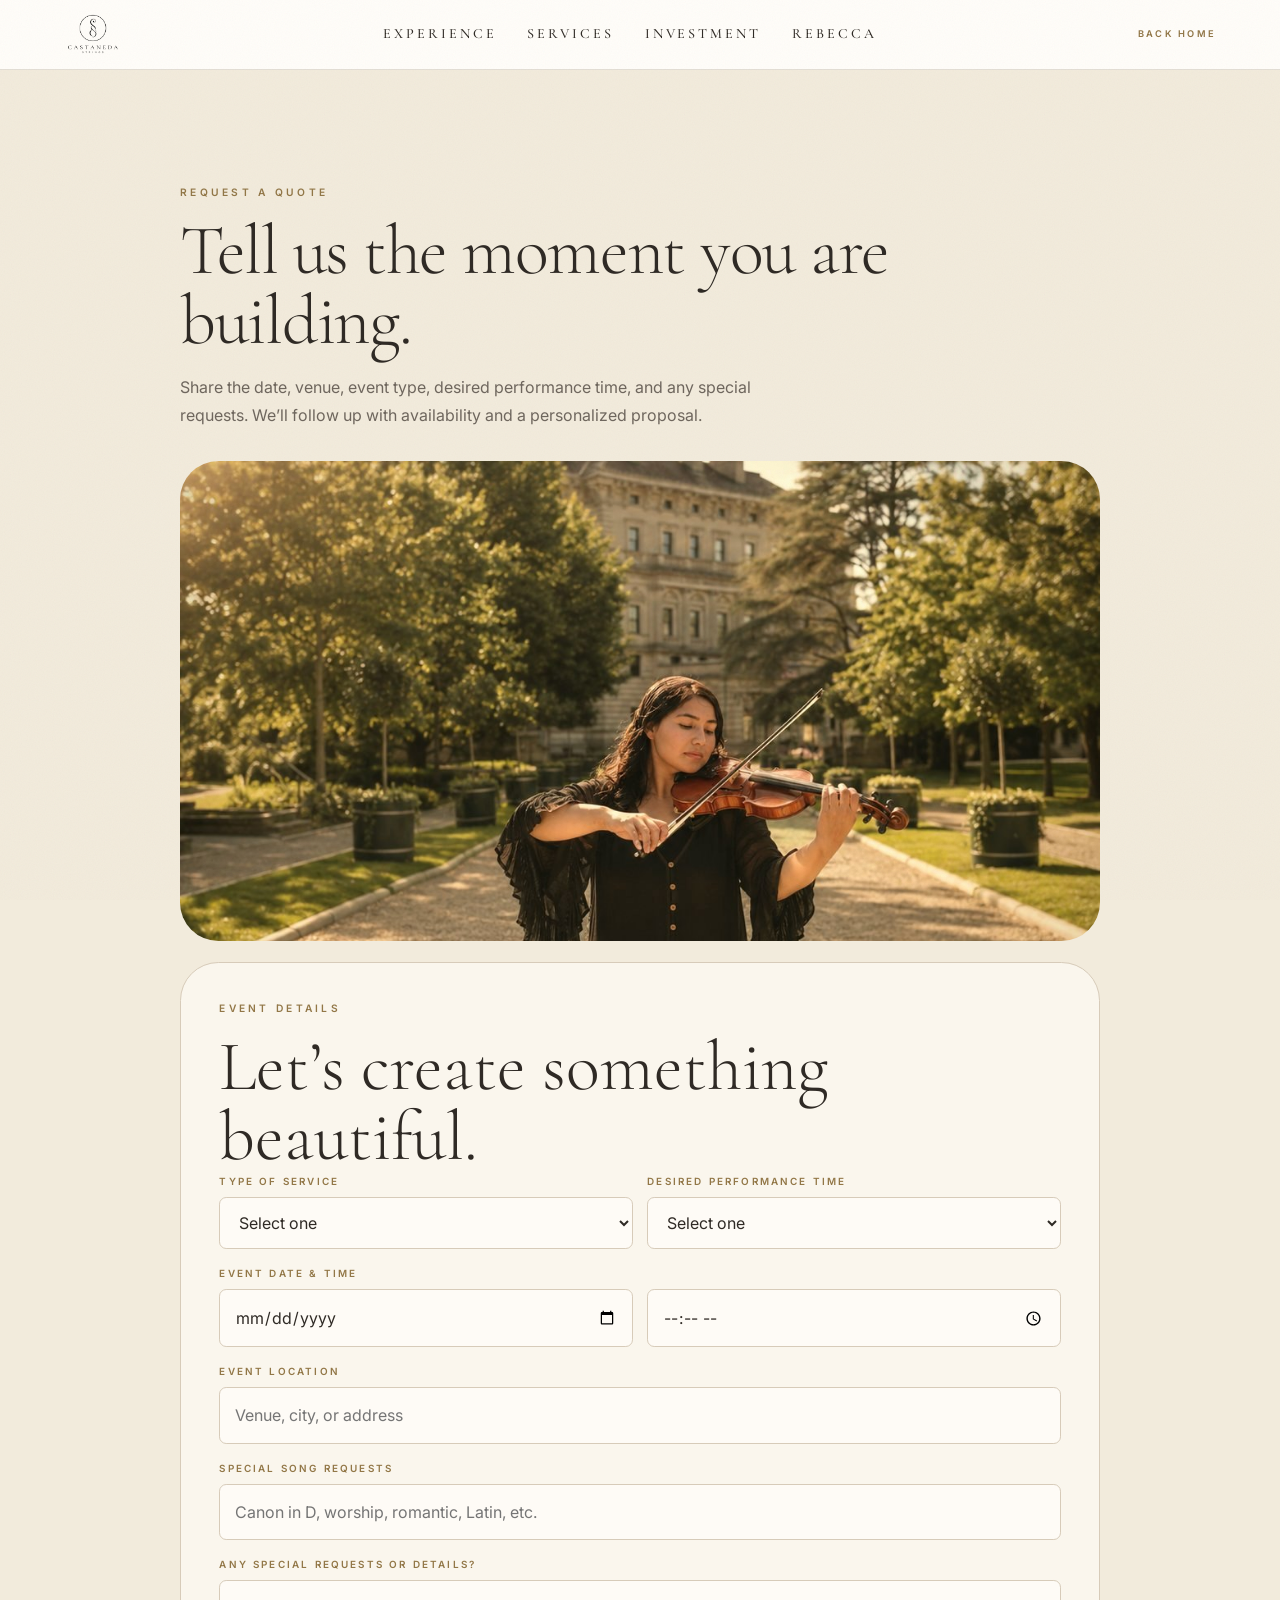
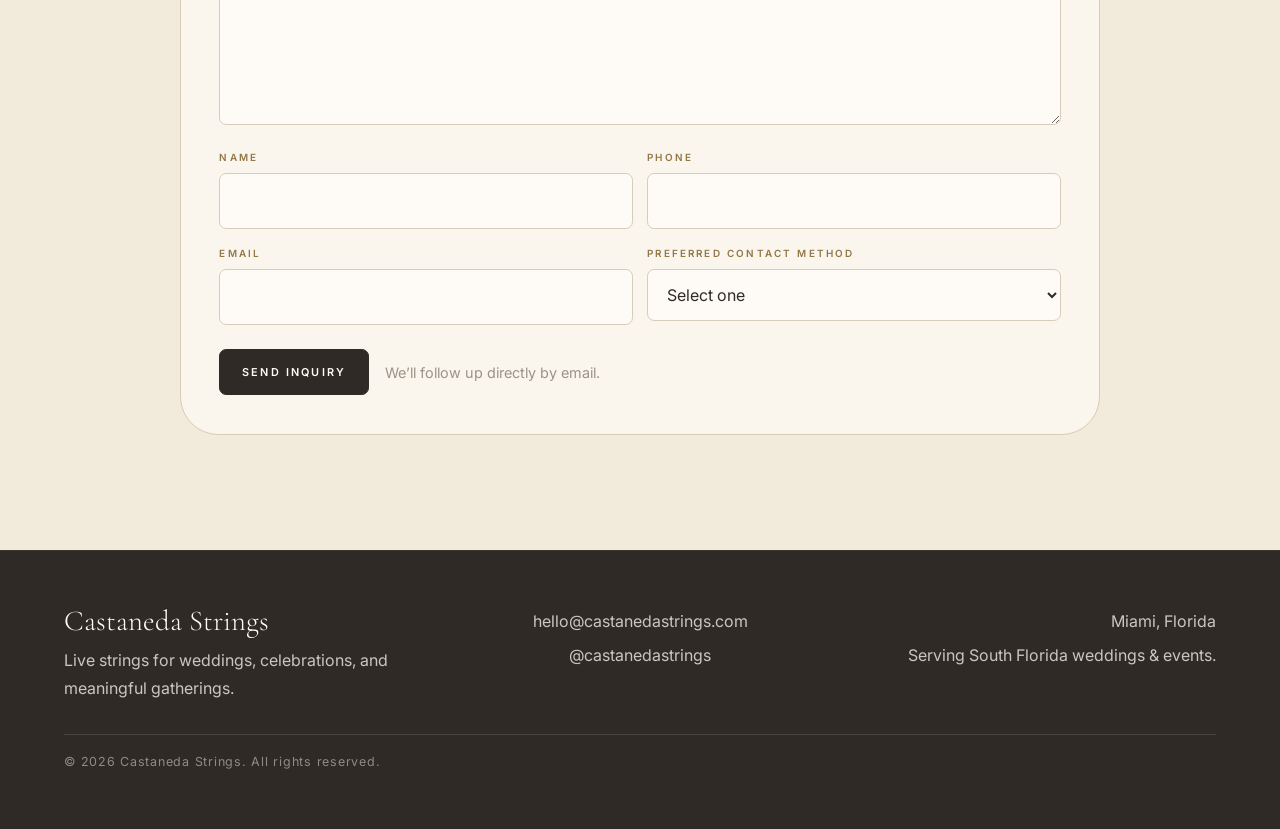
==== commit 9b4902ec: "Add files via upload" ====
--- a/inquiry/index.html
+++ b/inquiry/index.html
@@ -54,7 +54,7 @@
                 <option value="">Select one</option>
                 <option>Wedding Ceremony</option>
                 <option>Wedding Ceremony + Cocktail Hour</option>
-                <option>Luxury Wedding Collection</option>
+                <option>Wedding Celebration</option>
                 <option>Engagement Party</option>
                 <option>Bridal Shower</option>
                 <option>Baby Shower</option>
--- a/styles.css
+++ b/styles.css
@@ -31,7 +31,7 @@
   --max: 1240px;
   --wide: 1440px;
   --pad: clamp(1.35rem, 5vw, 4rem);
-  --section: clamp(5rem, 10vw, 9rem);
+  --section: clamp(4.5rem, 9vw, 8rem);
   --gap: clamp(1.25rem, 2.5vw, 2.2rem);
 
   /* Radius */
@@ -114,9 +114,9 @@
   letter-spacing: -0.018em;
   line-height: 0.96;
 }
-.display-xl { font-size: clamp(3.2rem, 8vw, 7.6rem); }
-.display-lg { font-size: clamp(2.45rem, 5.8vw, 5rem); }
-.display-md { font-size: clamp(1.75rem, 4vw, 3.1rem); }
+.display-xl { font-size: clamp(2.85rem, 7.1vw, 6.8rem); }
+.display-lg { font-size: clamp(2.15rem, 4.9vw, 4.35rem); }
+.display-md { font-size: clamp(1.65rem, 3.6vw, 2.85rem); }
 .display em {
   color: var(--brass);
   font-style: italic;
@@ -288,7 +288,7 @@
   margin: clamp(1.6rem, 3vw, 2.4rem) 0 0;
   color: var(--charcoal);
   font-family: var(--serif);
-  font-size: clamp(1.35rem, 2.5vw, 2.1rem);
+  font-size: clamp(1.2rem, 2.15vw, 1.85rem);
   font-weight: 300;
   line-height: 1.35;
 }
@@ -296,7 +296,7 @@
   max-width: 560px;
   margin: 1.05rem 0 0;
   color: var(--text);
-  font-size: clamp(1rem, 1.45vw, 1.12rem);
+  font-size: clamp(0.98rem, 1.35vw, 1.08rem);
 }
 .hero-ctas {
   display: flex;
@@ -451,16 +451,16 @@
    ============================================================ */
 .service-score {
   display: grid;
-  gap: clamp(1rem, 2vw, 1.4rem);
+  grid-template-columns: repeat(3, minmax(0, 1fr));
+  gap: clamp(0.9rem, 1.8vw, 1.35rem);
+  align-items: stretch;
 }
 .service-card {
   position: relative;
-  display: grid;
-  grid-template-columns: 0.25fr 1fr;
-  gap: clamp(1.2rem, 3vw, 3rem);
-  align-items: stretch;
-  min-height: 320px;
-  padding: clamp(1.35rem, 3.5vw, 3.2rem);
+  display: flex;
+  flex-direction: column;
+  min-height: 520px;
+  padding: clamp(1.35rem, 2.4vw, 2.2rem);
   border: 1px solid var(--line);
   border-radius: var(--r-xl);
   background: var(--paper);
@@ -469,73 +469,63 @@
 .service-card::before {
   content: "";
   position: absolute;
-  inset: 22% 0 auto;
+  left: 0;
+  right: 0;
+  top: 132px;
   height: 1px;
   background: var(--line-soft);
 }
-.service-card-feature {
-  grid-template-columns: minmax(280px, 0.95fr) 1fr;
-  background: linear-gradient(135deg, var(--paper), var(--white));
-}
+.service-card:nth-child(2) { background: linear-gradient(135deg, var(--paper), var(--white)); }
 .service-card-dark {
   background: var(--charcoal);
   border-color: transparent;
-  color: rgba(255,253,249,0.72);
-}
+  color: rgba(255,253,249,0.74);
+}
+.service-card-dark::before { background: rgba(255,253,249,0.1); }
 .service-card-dark h3,
 .service-card-dark .service-number { color: var(--white); }
 .service-card-dark .label { color: var(--champagne); }
-.service-card-dark .occasion-grid span { border-color: rgba(255,253,249,0.16); color: rgba(255,253,249,0.82); }
-.service-image-grid {
-  display: grid;
-  grid-template-columns: 1.15fr 0.85fr;
-  gap: 0.5rem;
-  min-height: 360px;
-  overflow: hidden;
-  border-radius: var(--r-lg);
-}
-.service-image-grid img {
-  width: 100%;
-  height: 100%;
-  object-fit: cover;
-}
-.service-img-main { grid-row: span 2; }
-.service-copy {
-  position: relative;
-  z-index: 1;
-  align-self: center;
-  max-width: 760px;
-}
-.service-copy h3 {
-  margin: 0;
-  color: var(--charcoal);
-  font-family: var(--serif);
-  font-size: clamp(2rem, 4vw, 3.8rem);
-  font-weight: 300;
-  line-height: 1;
-}
-.service-copy p:not(.label) {
-  max-width: 650px;
-  margin: 1rem 0 0;
-  font-size: clamp(1rem, 1.45vw, 1.15rem);
-}
+.service-card-dark .occasion-grid span { border-color: rgba(255,253,249,0.16); color: rgba(255,253,249,0.82); background: rgba(255,253,249,0.08); }
 .service-number {
   position: relative;
   z-index: 1;
   color: var(--champagne);
   font-family: var(--serif);
-  font-size: clamp(4.8rem, 13vw, 9rem);
-  font-weight: 300;
-  line-height: 0.8;
+  font-size: clamp(3.6rem, 7vw, 5.8rem);
+  font-weight: 300;
+  line-height: 0.82;
+  min-height: 92px;
+  display: flex;
+  align-items: flex-start;
+}
+.service-copy {
+  position: relative;
+  z-index: 1;
+  display: flex;
+  flex-direction: column;
+  flex: 1;
+  padding-top: clamp(1.1rem, 2vw, 1.6rem);
+}
+.service-copy h3 {
+  margin: 0;
+  color: var(--charcoal);
+  font-family: var(--serif);
+  font-size: clamp(1.9rem, 3.1vw, 3.1rem);
+  font-weight: 300;
+  line-height: 1;
+}
+.service-copy p:not(.label) {
+  max-width: 650px;
+  margin: 0.9rem 0 0;
+  font-size: clamp(0.98rem, 1.25vw, 1.08rem);
+  line-height: 1.65;
 }
 .service-list,
-.occasion-grid {
-  margin-top: 1.7rem;
-}
+.occasion-grid { margin-top: auto; padding-top: 1.45rem; }
 .service-list {
   display: grid;
-  gap: 0.8rem;
-  padding: 0;
+  gap: 0;
+  padding-left: 0;
   list-style: none;
 }
 .service-list li,
@@ -544,15 +534,17 @@
   color: var(--charcoal);
 }
 .service-list li {
-  padding-left: 1rem;
+  padding: 0.62rem 0 0.62rem 1rem;
   border-bottom: 1px solid var(--line-soft);
-  padding-bottom: 0.72rem;
-}
+  font-size: 0.94rem;
+  line-height: 1.3;
+}
+.service-list li:first-child { border-top: 1px solid var(--line-soft); }
 .service-list li::before {
   content: "";
   position: absolute;
   left: 0;
-  top: 0.78em;
+  top: 1.17rem;
   width: 4px;
   height: 4px;
   border-radius: 999px;
@@ -561,18 +553,20 @@
 .occasion-grid {
   display: flex;
   flex-wrap: wrap;
-  gap: 0.6rem;
+  gap: 0.5rem;
+  align-content: flex-start;
 }
 .occasion-grid span {
   display: inline-flex;
-  padding: 0.48rem 0.72rem;
+  max-width: 100%;
+  padding: 0.44rem 0.66rem;
   border: 1px solid var(--line);
   border-radius: 999px;
-  background: rgba(255,253,249,0.36);
-  font-size: 0.86rem;
-  line-height: 1;
-}
-
+  background: rgba(255,253,249,0.42);
+  font-size: 0.78rem;
+  line-height: 1.05;
+  white-space: normal;
+}
 /* ============================================================
    Why
    ============================================================ */
@@ -603,15 +597,15 @@
   border-left: 1px solid var(--line);
 }
 .expectation-list span {
-  min-height: 92px;
-  padding: 1rem;
+  min-height: 74px;
+  padding: 0.85rem 1rem;
   display: flex;
   align-items: center;
   border-right: 1px solid var(--line);
   border-bottom: 1px solid var(--line);
   color: var(--charcoal);
   font-family: var(--serif);
-  font-size: clamp(1.15rem, 2vw, 1.55rem);
+  font-size: clamp(1.05rem, 1.6vw, 1.35rem);
   line-height: 1.2;
 }
 
@@ -641,8 +635,8 @@
   grid-template-columns: 72px 1fr;
   gap: 1.2rem;
   align-items: center;
-  min-height: 82px;
-  padding: 1rem clamp(1rem, 2vw, 1.5rem);
+  min-height: 66px;
+  padding: 0.76rem clamp(0.9rem, 1.7vw, 1.25rem);
   border-bottom: 1px solid var(--line-soft);
   transition: background 220ms var(--ease), transform 220ms var(--ease);
 }
@@ -651,13 +645,13 @@
 .song-row span {
   color: var(--champagne);
   font-family: var(--serif);
-  font-size: 2.2rem;
+  font-size: 1.8rem;
   line-height: 1;
 }
 .song-row strong {
   color: var(--charcoal);
   font-family: var(--serif);
-  font-size: clamp(1.25rem, 2.4vw, 1.85rem);
+  font-size: clamp(1.05rem, 1.6vw, 1.35rem);
   font-weight: 300;
 }
 
@@ -789,7 +783,7 @@
   margin-top: 1rem;
 }
 .event-rate-grid article {
-  min-height: 260px;
+  min-height: 220px;
   display: flex;
   flex-direction: column;
   justify-content: space-between;
@@ -1128,6 +1122,17 @@
   background: rgba(255,253,249,0.62);
 }
 .datetime-row { display: grid; grid-template-columns: 1fr 1fr; gap: 0.9rem; }
+
+
+/* ============================================================
+   Final spacing pass
+   ============================================================ */
+.hero-copy { max-width: 760px; }
+.hero-ctas { margin-top: 1.75rem; }
+.experience-copy p:not(.label) { line-height: 1.7; }
+.section-intro p:not(.label) { line-height: 1.65; }
+.event-rate-grid article { gap: 1.2rem; }
+.price-row-single strong { color: var(--brass); }
 
 /* ============================================================
    Responsive
@@ -1147,9 +1152,9 @@
   .repertoire-copy,
   .testimonials-copy,
   .inquiry-copy { position: static; }
-  .service-card,
-  .service-card-feature { grid-template-columns: 1fr; }
-  .service-number { font-size: 4rem; }
+  .service-score { grid-template-columns: 1fr; }
+  .service-card { min-height: 0; }
+  .service-number { min-height: 70px; font-size: 4rem; }
 }
 
 @media (max-width: 900px) {
@@ -1218,7 +1223,11 @@
     padding-top: 3.2rem;
     background: linear-gradient(to bottom, rgba(215,203,185,0.17) 0 1px, transparent 1px 76px);
   }
-  .display-xl { font-size: clamp(3rem, 16vw, 5rem); }
+  .display-xl { font-size: clamp(2.65rem, 13.2vw, 4.25rem); line-height: 0.98; }
+  .display-lg { font-size: clamp(2.05rem, 10vw, 3.05rem); line-height: 1; }
+  .display-md { font-size: clamp(1.65rem, 8vw, 2.35rem); }
+  .hero-kicker { font-size: clamp(1.16rem, 6vw, 1.55rem); line-height: 1.38; }
+  .hero-body { font-size: 0.98rem; line-height: 1.72; }
   .hero-ctas,
   .form-foot { flex-direction: column; align-items: stretch; }
   .btn { width: 100%; }
@@ -1227,12 +1236,20 @@
     inset: auto;
     margin: -2rem 1rem 0;
   }
-  .service-card { padding: 1rem; border-radius: var(--r-lg); }
-  .service-image-grid { min-height: 280px; grid-template-columns: 1fr 0.75fr; border-radius: var(--r-md); }
+  .service-card { padding: 1.1rem; border-radius: var(--r-lg); }
+  .service-card::before { top: 102px; }
+  .service-number { min-height: 68px; font-size: 3.7rem; }
+  .service-copy { padding-top: 1rem; }
+  .service-copy h3 { font-size: clamp(2rem, 11vw, 2.75rem); }
+  .service-copy p:not(.label) { font-size: 0.98rem; line-height: 1.65; }
+  .service-list, .occasion-grid { margin-top: 1.35rem; padding-top: 0; }
+  .occasion-grid { gap: 0.42rem; }
+  .occasion-grid span { font-size: 0.76rem; padding: 0.42rem 0.58rem; }
   .experience-cues div { grid-template-columns: 56px 1fr; }
   .expectation-list { grid-template-columns: 1fr; }
-  .song-row { grid-template-columns: 52px 1fr; min-height: 72px; }
-  .song-row span { font-size: 1.8rem; }
+  .song-row { grid-template-columns: 44px 1fr; min-height: 58px; gap: 0.7rem; padding-block: 0.65rem; }
+  .song-row span { font-size: 1.45rem; }
+  .song-row strong { font-size: 1.16rem; line-height: 1.15; }
   .interlude-panel {
     margin: 0;
     width: min(calc(100% - 2rem), 620px);
@@ -1240,6 +1257,15 @@
   .form-row,
   .datetime-row { grid-template-columns: 1fr; gap: 0; }
   .footer-bottom { font-size: 0.72rem; }
-}
+  .chapter-mark span { font-size: 4rem; }
+  .experience-cues p { font-size: 1.18rem; }
+  .experience-cues div { padding: 1rem; }
+  .event-rate-grid article { min-height: 0; }
+  .price-row { grid-template-columns: 44px 1fr; gap: 0.8rem; }
+  .price-count { font-size: 2.15rem; }
+  .price-row strong, .event-rate-grid strong { font-size: 2rem; }
+  .testimonial-stack p { font-size: 1.25rem; }
+}
+
 .service-card-dark .service-copy h3 { color: var(--white); }
 .service-card-dark .service-copy p:not(.label) { color: rgba(255, 253, 249, 0.74); }
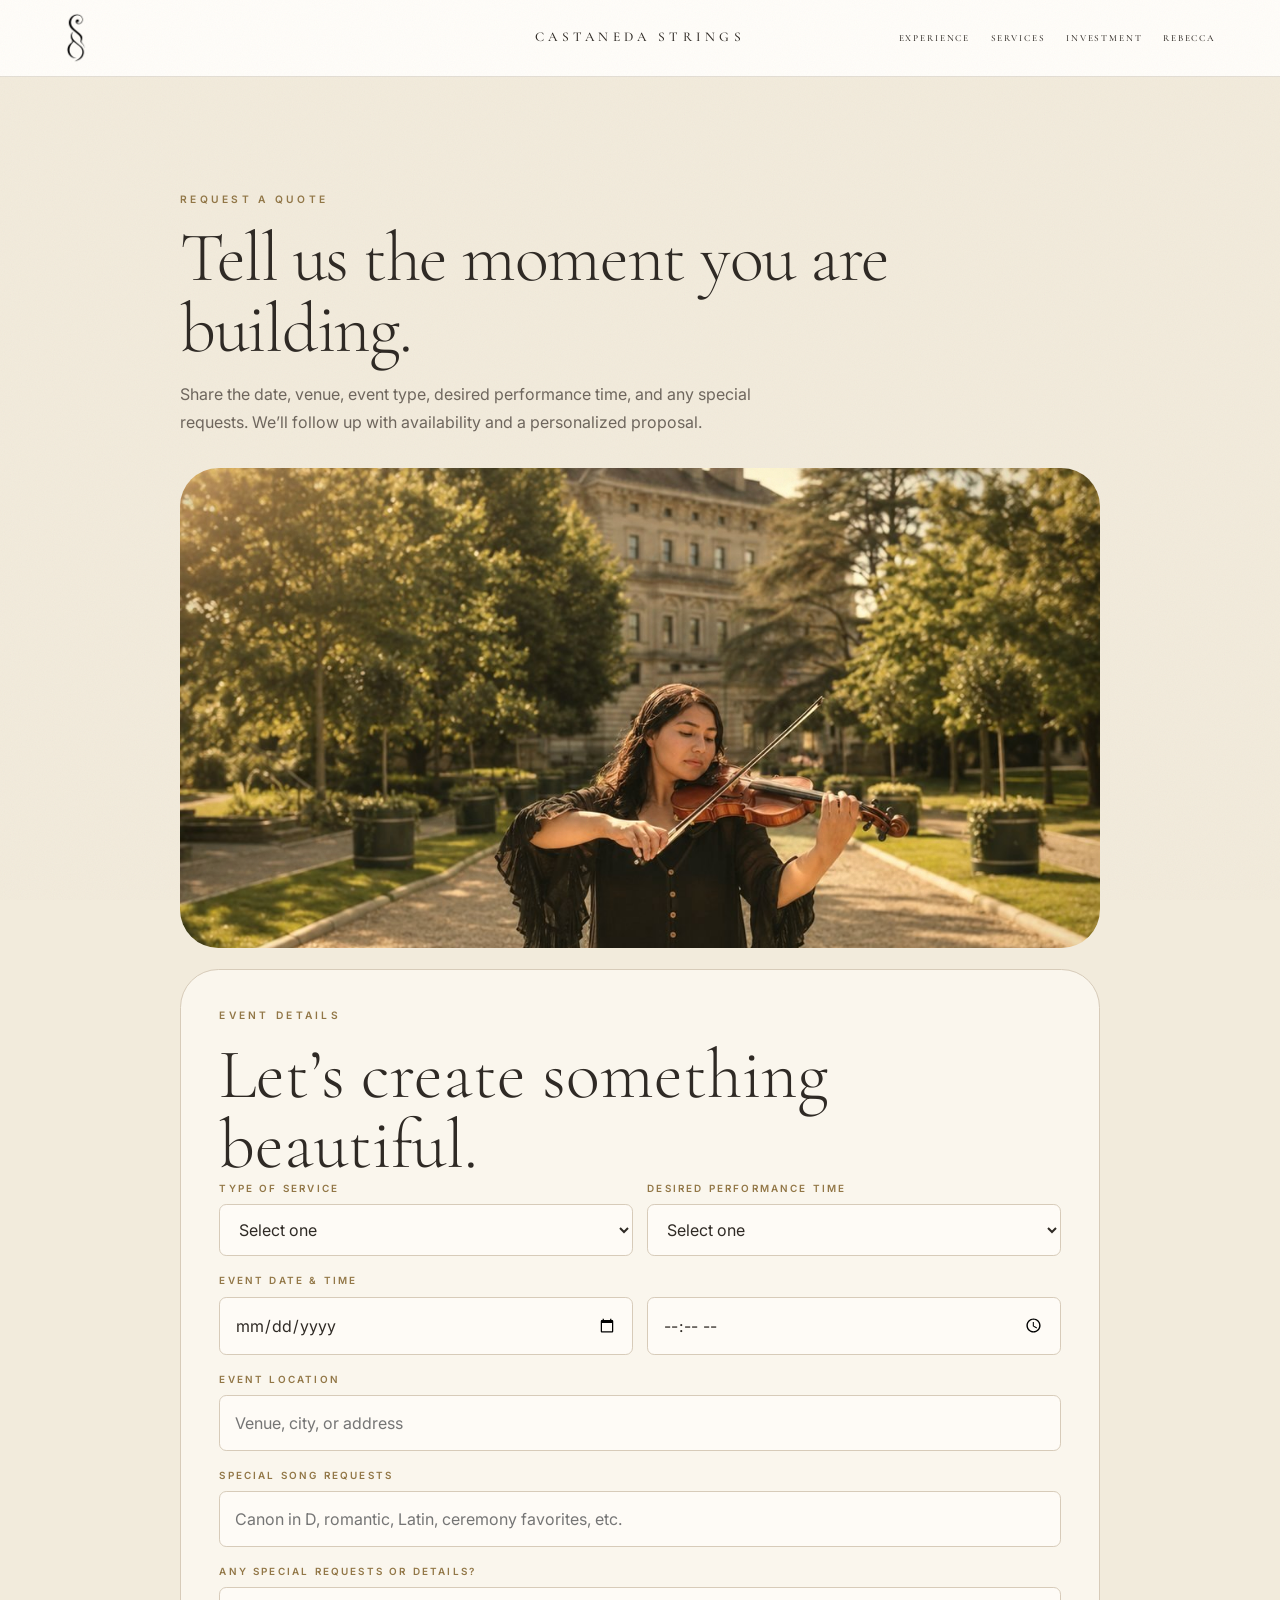
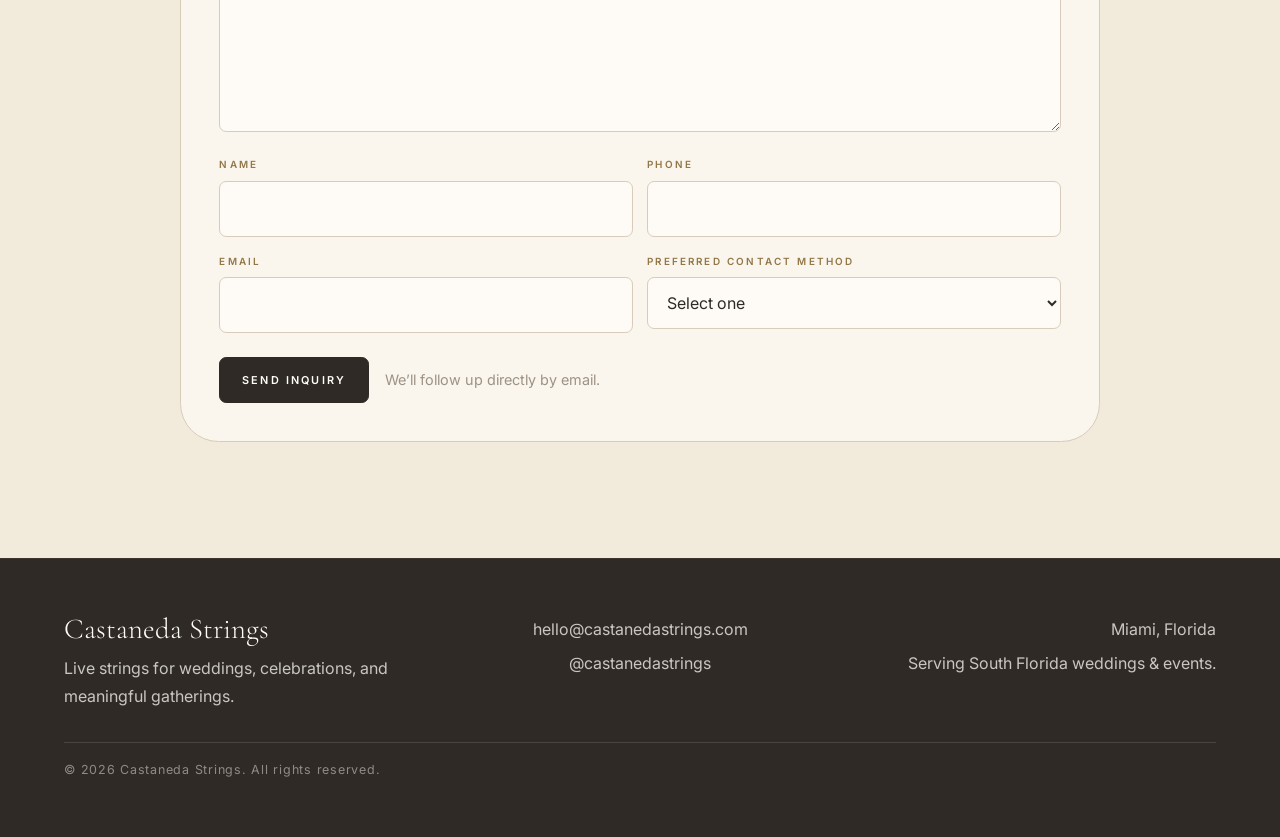
==== commit 5f88ab90: "Add files via upload" ====
--- a/inquiry/index.html
+++ b/inquiry/index.html
@@ -4,8 +4,8 @@
   <meta charset="UTF-8" />
   <meta name="viewport" content="width=device-width, initial-scale=1.0" />
   <title>Request a Quote | Castaneda Strings</title>
-  <meta name="description" content="Request a personalized quote for live violin music at your wedding, private celebration, church event, or corporate gathering." />
-  <link rel="icon" type="image/png" href="../assets/logo-badge-trimmed.png" />
+  <meta name="description" content="Request a personalized quote for live violin music at your wedding, private celebration, or corporate gathering." />
+  <link rel="icon" type="image/png" href="../assets/mark-trimmed.png" />
 
   <link rel="preconnect" href="https://fonts.googleapis.com">
   <link rel="preconnect" href="https://fonts.gstatic.com" crossorigin>
@@ -19,15 +19,15 @@
   <header class="site-header">
     <div class="site-header-inner">
       <a class="site-brand" href="../index.html" aria-label="Castaneda Strings home">
-        <img class="site-header-logo" src="../assets/logo-badge-trimmed.png" alt="Castaneda Strings" />
+        <img class="site-header-logo" src="../assets/mark-trimmed.png" alt="" aria-hidden="true" />
       </a>
+      <a class="site-title" href="../index.html" aria-label="Castaneda Strings home">Castaneda Strings</a>
       <nav class="site-header-bar" aria-label="Primary navigation">
         <a href="../index.html#experience">Experience</a>
         <a href="../index.html#services">Services</a>
         <a href="../index.html#investment">Investment</a>
         <a href="../index.html#rebecca">Rebecca</a>
       </nav>
-      <a class="site-header-meta" href="../index.html">Back Home</a>
     </div>
   </header>
 
@@ -64,7 +64,6 @@
                 <option>Quinceañera</option>
                 <option>Corporate / Brand Event</option>
                 <option>Private Dinner</option>
-                <option>Church Event</option>
                 <option>Other</option>
               </select>
             </div>
@@ -96,7 +95,7 @@
 
           <div class="field">
             <label for="musicStyle">Special song requests</label>
-            <input type="text" id="musicStyle" name="musicStyle" placeholder="Canon in D, worship, romantic, Latin, etc." />
+            <input type="text" id="musicStyle" name="musicStyle" placeholder="Canon in D, romantic, Latin, ceremony favorites, etc." />
           </div>
 
           <div class="field">
--- a/styles.css
+++ b/styles.css
@@ -1269,3 +1269,160 @@
 
 .service-card-dark .service-copy h3 { color: var(--white); }
 .service-card-dark .service-copy p:not(.label) { color: rgba(255, 253, 249, 0.74); }
+
+/* ============================================================
+   Launch polish pass: header, alignment, service cards, pricing
+   ============================================================ */
+.site-header-inner {
+  grid-template-columns: minmax(0, 1fr) auto minmax(0, 1fr);
+  position: relative;
+}
+.site-brand { justify-self: start; }
+.site-title {
+  justify-self: center;
+  color: var(--charcoal);
+  font-family: var(--serif);
+  font-size: clamp(0.78rem, 1.05vw, 1rem);
+  font-weight: 500;
+  letter-spacing: 0.32em;
+  line-height: 1;
+  text-transform: uppercase;
+  white-space: nowrap;
+}
+.site-header-logo {
+  width: auto;
+  height: clamp(42px, 4.2vw, 56px);
+  object-fit: contain;
+}
+.site-header-bar {
+  justify-self: end;
+  gap: clamp(0.75rem, 1.6vw, 1.35rem);
+  font-size: 0.58rem;
+  letter-spacing: 0.2em;
+}
+.nav-toggle { justify-self: end; }
+
+.experience-cues div {
+  grid-template-columns: clamp(3rem, 7vw, 4.4rem) minmax(0, 1fr);
+  align-items: center;
+  gap: clamp(0.8rem, 2vw, 1.2rem);
+}
+.experience-cues span {
+  display: flex;
+  align-items: center;
+  justify-content: flex-start;
+  line-height: 0.9;
+}
+.experience-cues p {
+  align-self: center;
+  padding-top: 0;
+}
+
+.service-card {
+  min-height: 500px;
+  padding: 0;
+}
+.service-card::before { display: none; }
+.service-number {
+  min-height: 118px;
+  padding: clamp(1.25rem, 2.4vw, 2rem);
+  align-items: center;
+}
+.service-copy {
+  flex: 1;
+  border-top: 1px solid var(--line-soft);
+  padding: clamp(1.25rem, 2.4vw, 2rem);
+}
+.service-card-dark .service-copy { border-top-color: rgba(255, 253, 249, 0.12); }
+.service-copy .label {
+  margin-bottom: 1rem;
+}
+.service-copy h3 {
+  max-width: 10ch;
+}
+.service-card:first-child .service-copy h3 { max-width: none; }
+.service-card-dark .service-copy h3 { max-width: 11ch; }
+.service-list,
+.occasion-grid {
+  margin-top: auto;
+  padding-top: 1.4rem;
+}
+.occasion-grid span {
+  white-space: nowrap;
+}
+
+.event-rate-grid {
+  grid-template-columns: repeat(2, minmax(0, 1fr));
+}
+.event-rate-grid article {
+  min-height: 190px;
+}
+
+@media (max-width: 900px) {
+  .site-header-inner { grid-template-columns: minmax(0, 1fr) auto minmax(0, 1fr); }
+  .site-header-bar,
+  .site-header-meta { display: none; }
+  .site-title {
+    font-size: 0.78rem;
+    letter-spacing: 0.28em;
+  }
+  .site-header-logo { height: 44px; }
+  .nav-toggle { display: block; }
+  .event-rate-grid { grid-template-columns: 1fr; }
+}
+
+@media (max-width: 640px) {
+  .site-header { padding-block: 0.62rem; }
+  .site-title {
+    font-size: 0.72rem;
+    letter-spacing: 0.24em;
+  }
+  .site-header-logo { height: 42px; }
+
+  .experience-cues div {
+    grid-template-columns: 48px minmax(0, 1fr);
+    gap: 0.8rem;
+    padding: 0.95rem 1rem;
+    min-height: 78px;
+  }
+  .experience-cues span { font-size: 2.15rem; }
+  .experience-cues p {
+    font-size: 1.12rem;
+    line-height: 1.2;
+  }
+
+  .service-card {
+    min-height: auto;
+    padding: 0;
+  }
+  .service-number {
+    min-height: 96px;
+    padding: 1.15rem 1.25rem;
+    font-size: 3.45rem;
+  }
+  .service-copy {
+    padding: 1.15rem 1.25rem 1.3rem;
+  }
+  .service-copy h3 {
+    font-size: clamp(2.15rem, 10vw, 2.75rem);
+    max-width: 9.5ch;
+  }
+  .service-card:first-child .service-copy h3 { max-width: none; }
+  .service-card-dark .service-copy h3 { max-width: 10.5ch; }
+  .occasion-grid {
+    gap: 0.4rem;
+  }
+  .occasion-grid span {
+    font-size: 0.74rem;
+    padding: 0.4rem 0.55rem;
+  }
+}
+
+@media (max-width: 390px) {
+  .site-title {
+    font-size: 0.66rem;
+    letter-spacing: 0.18em;
+  }
+  .site-header-logo { height: 38px; }
+  .occasion-grid span { white-space: normal; }
+}
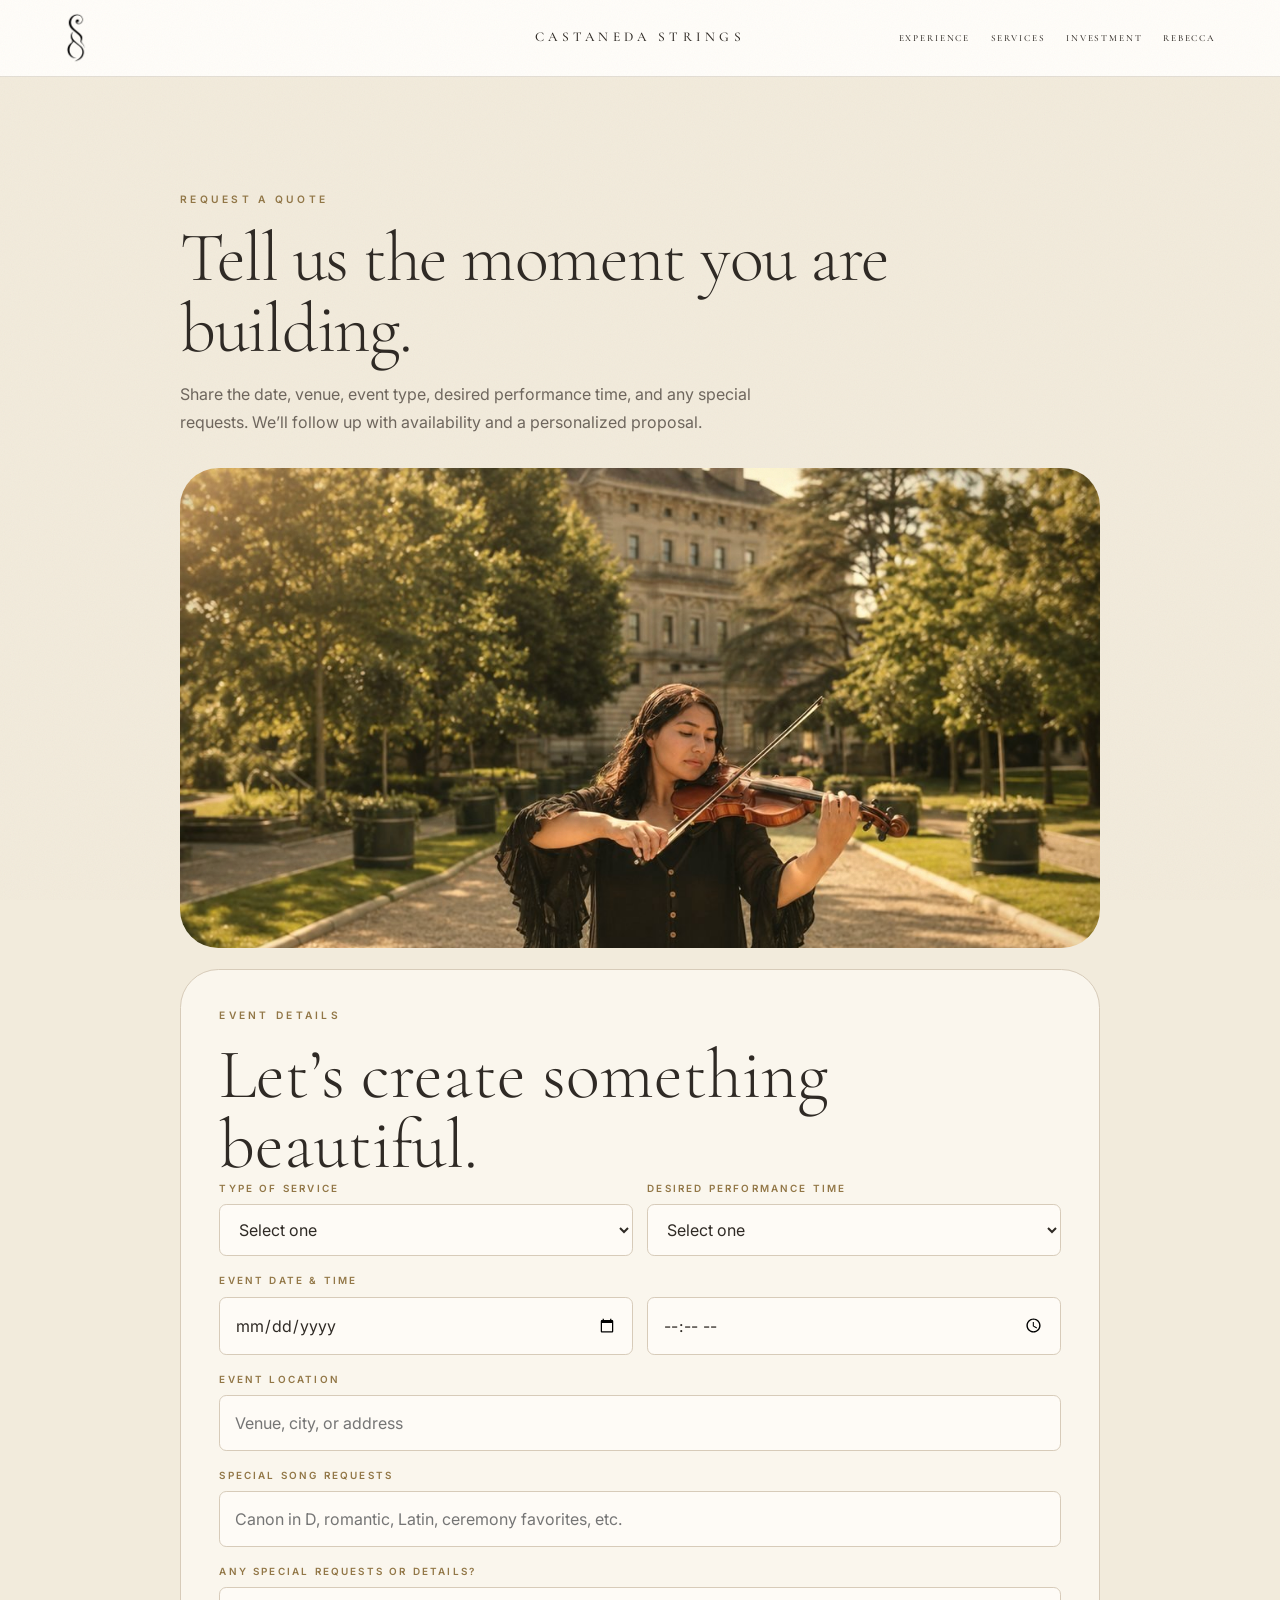
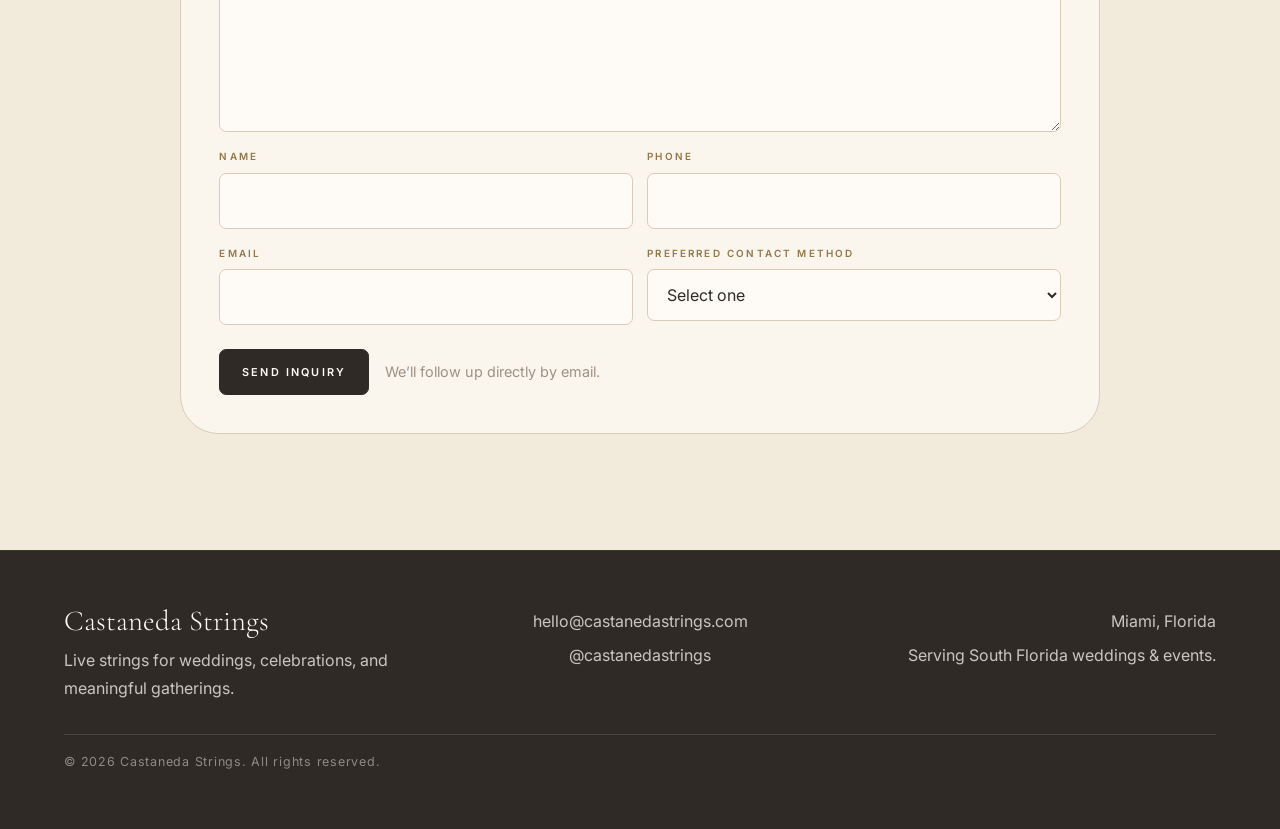
==== commit 7b7f45cc: "Add files via upload" ====
--- a/inquiry/index.html
+++ b/inquiry/index.html
@@ -47,6 +47,10 @@
         <h2>Let’s create something beautiful.</h2>
 
         <form class="quote-form" novalidate>
+          <div class="field hp-field" aria-hidden="true">
+            <label for="companyWebsite">Company website</label>
+            <input type="text" id="companyWebsite" name="companyWebsite" tabindex="-1" autocomplete="off" />
+          </div>
           <div class="form-row">
             <div class="field">
               <label for="serviceType">Type of service</label>
--- a/styles.css
+++ b/styles.css
@@ -1426,3 +1426,66 @@
   .site-header-logo { height: 38px; }
   .occasion-grid span { white-space: normal; }
 }
+
+/* ============================================================
+   Final mobile form fix: prevent iOS date controls from overflowing
+   ============================================================ */
+.field,
+.form-row,
+.datetime-row {
+  min-width: 0;
+}
+.field input,
+.field select,
+.field textarea,
+.quote-form input,
+.quote-form select,
+.quote-form textarea {
+  display: block;
+  max-width: 100%;
+  min-width: 0;
+}
+.field input[type="date"],
+.quote-form input[type="date"],
+.datetime-row input[type="date"] {
+  width: 100%;
+  max-width: 100%;
+  min-width: 0;
+  -webkit-appearance: none;
+  appearance: none;
+  text-align: left;
+  text-align-last: left;
+}
+.field input[type="date"]::-webkit-date-and-time-value,
+.quote-form input[type="date"]::-webkit-date-and-time-value,
+.datetime-row input[type="date"]::-webkit-date-and-time-value {
+  text-align: left;
+}
+@media (max-width: 640px) {
+  .inquiry-form,
+  .quote-form-panel {
+    overflow: hidden;
+  }
+  .field input[type="date"],
+  .quote-form input[type="date"],
+  .datetime-row input[type="date"] {
+    padding-inline: 0.9rem;
+  }
+}
+
+/* Resend inquiry form states */
+.hp-field {
+  position: absolute !important;
+  left: -9999px !important;
+  width: 1px !important;
+  height: 1px !important;
+  overflow: hidden !important;
+  opacity: 0 !important;
+  pointer-events: none !important;
+}
+
+button[disabled],
+.btn[disabled] {
+  cursor: not-allowed;
+  opacity: 0.62;
+}
